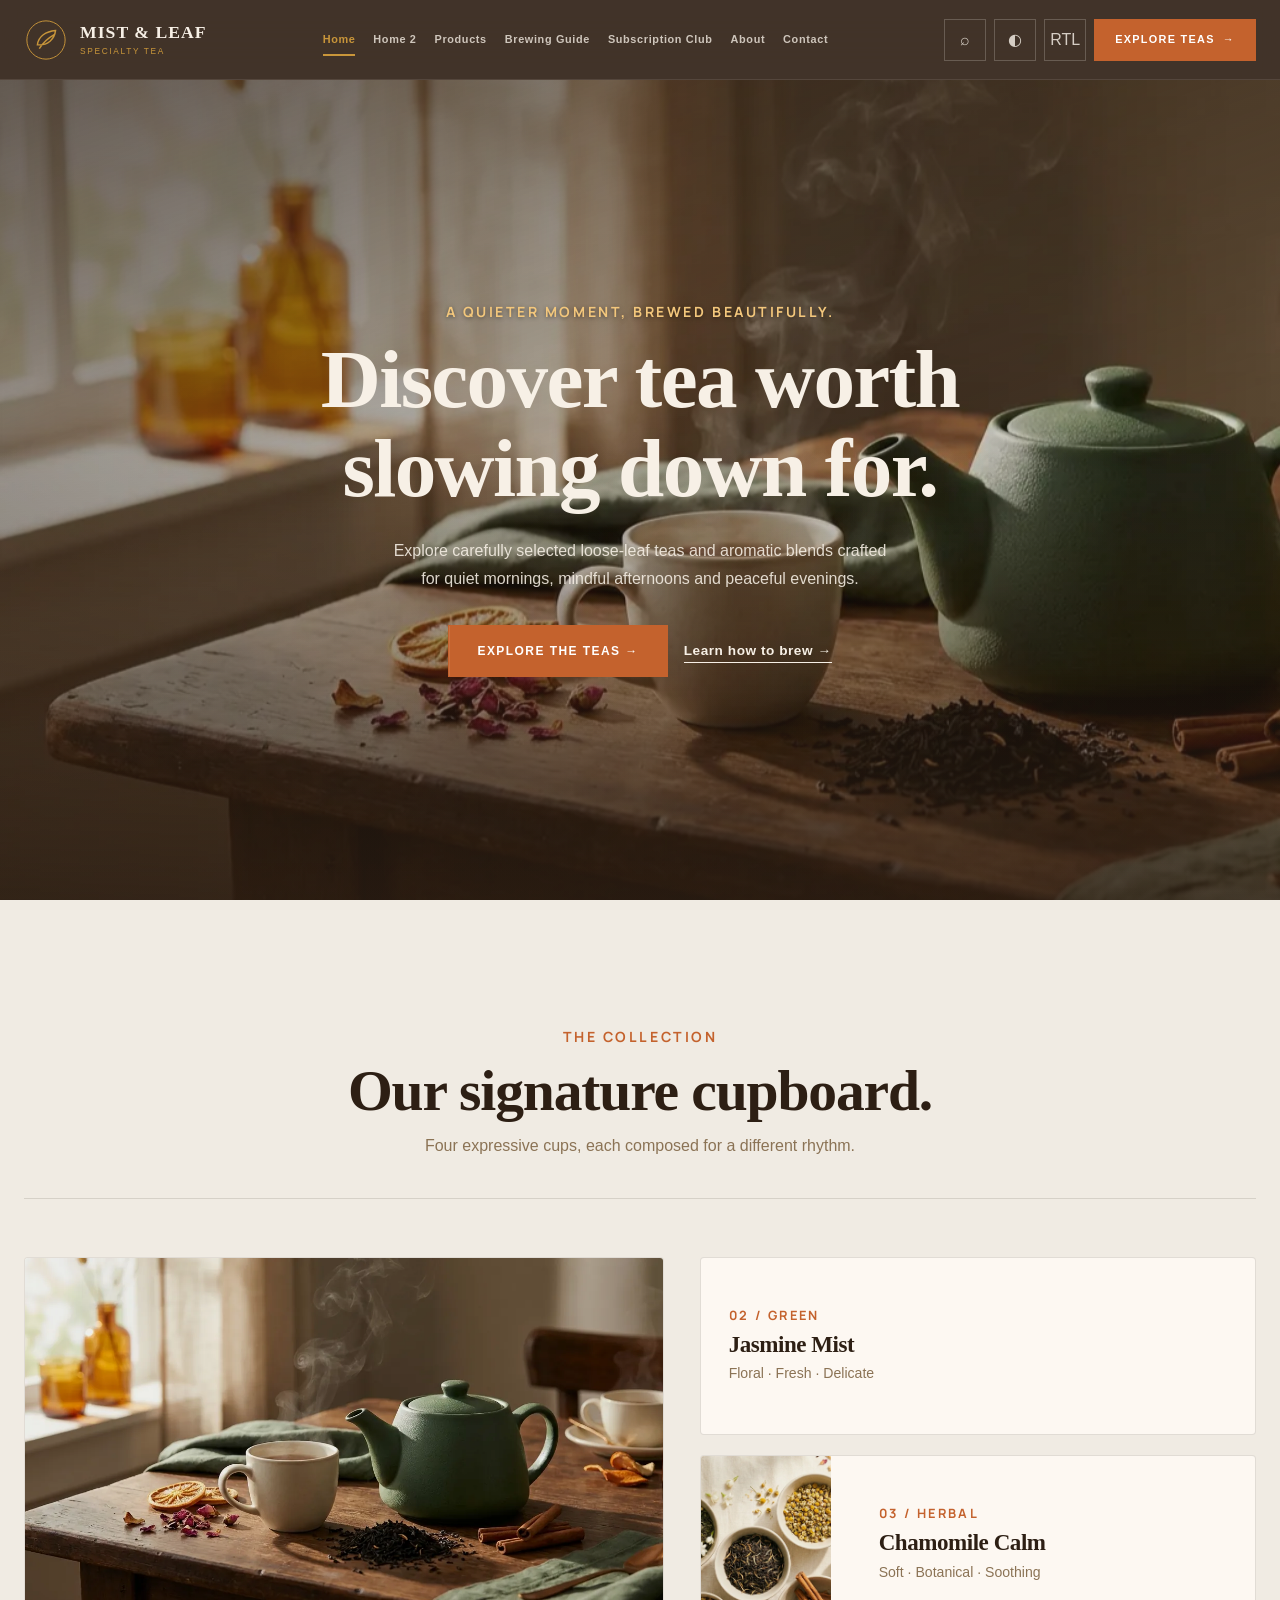
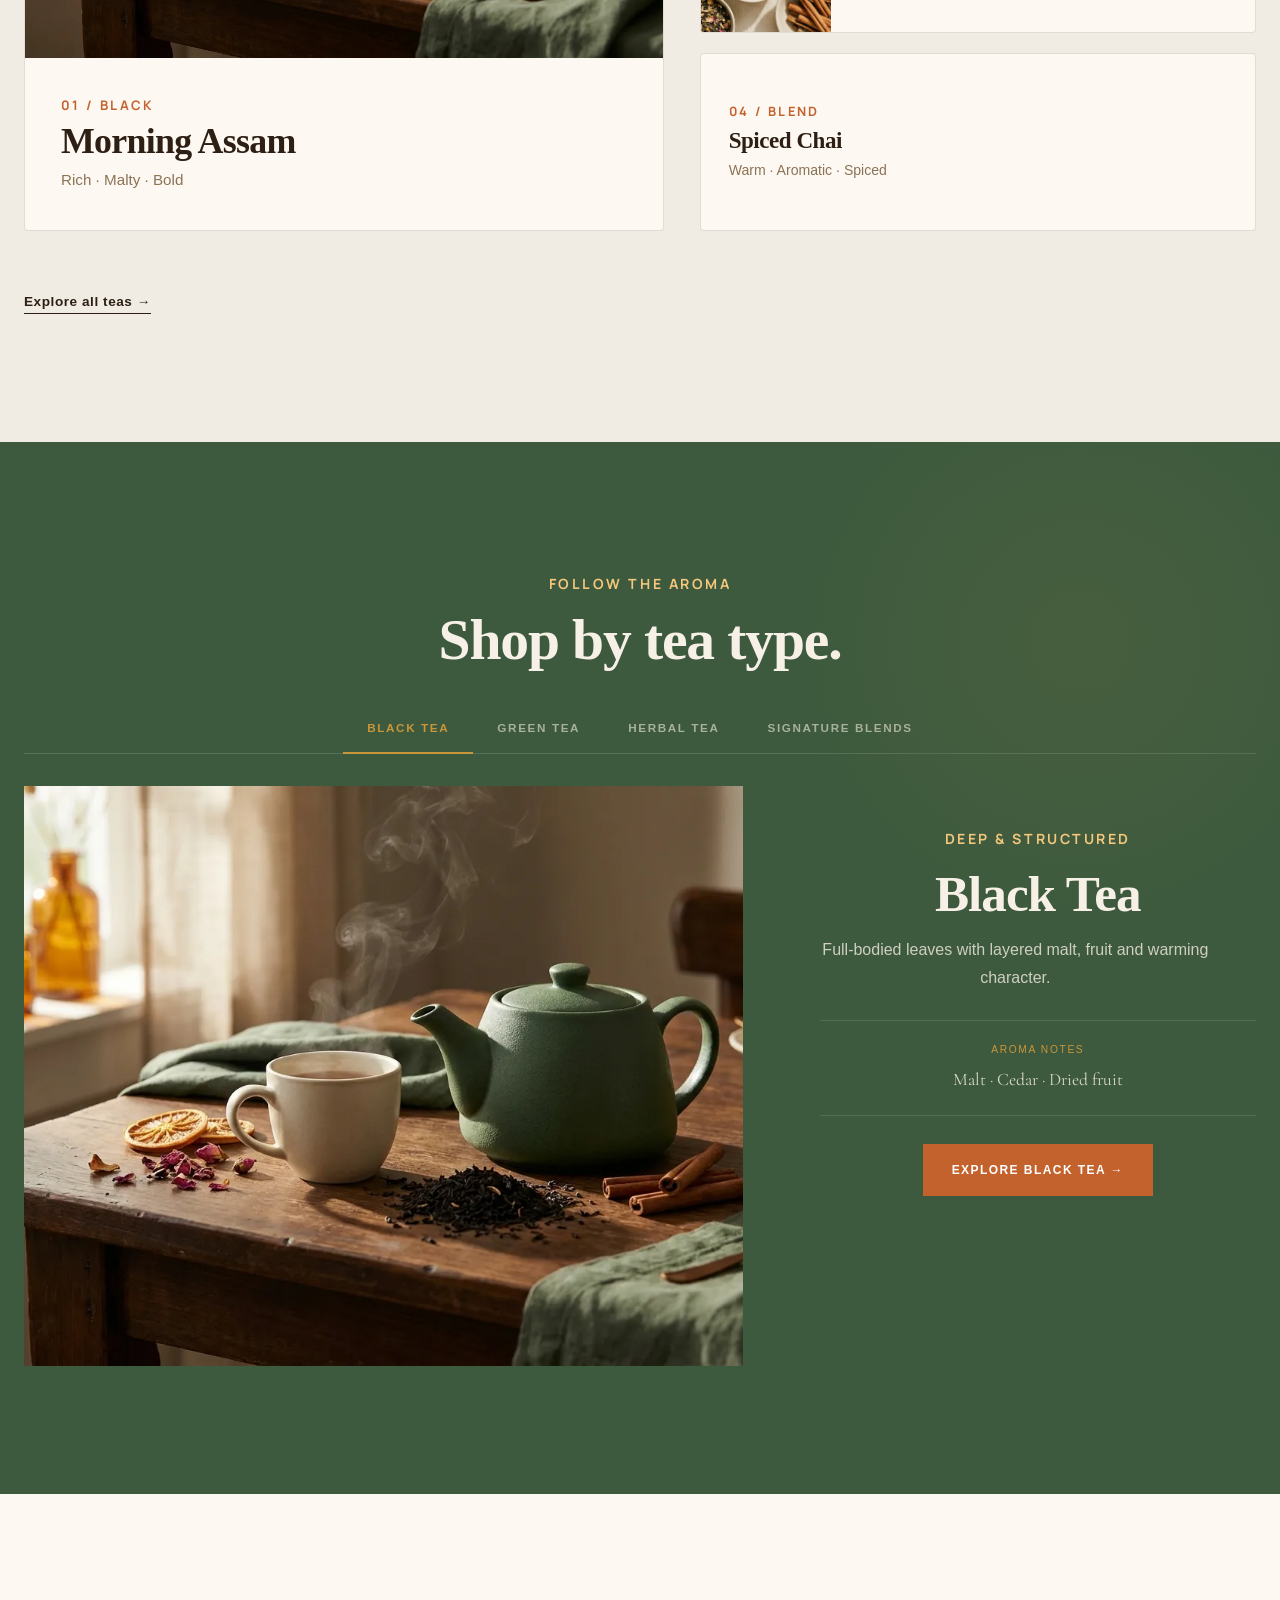
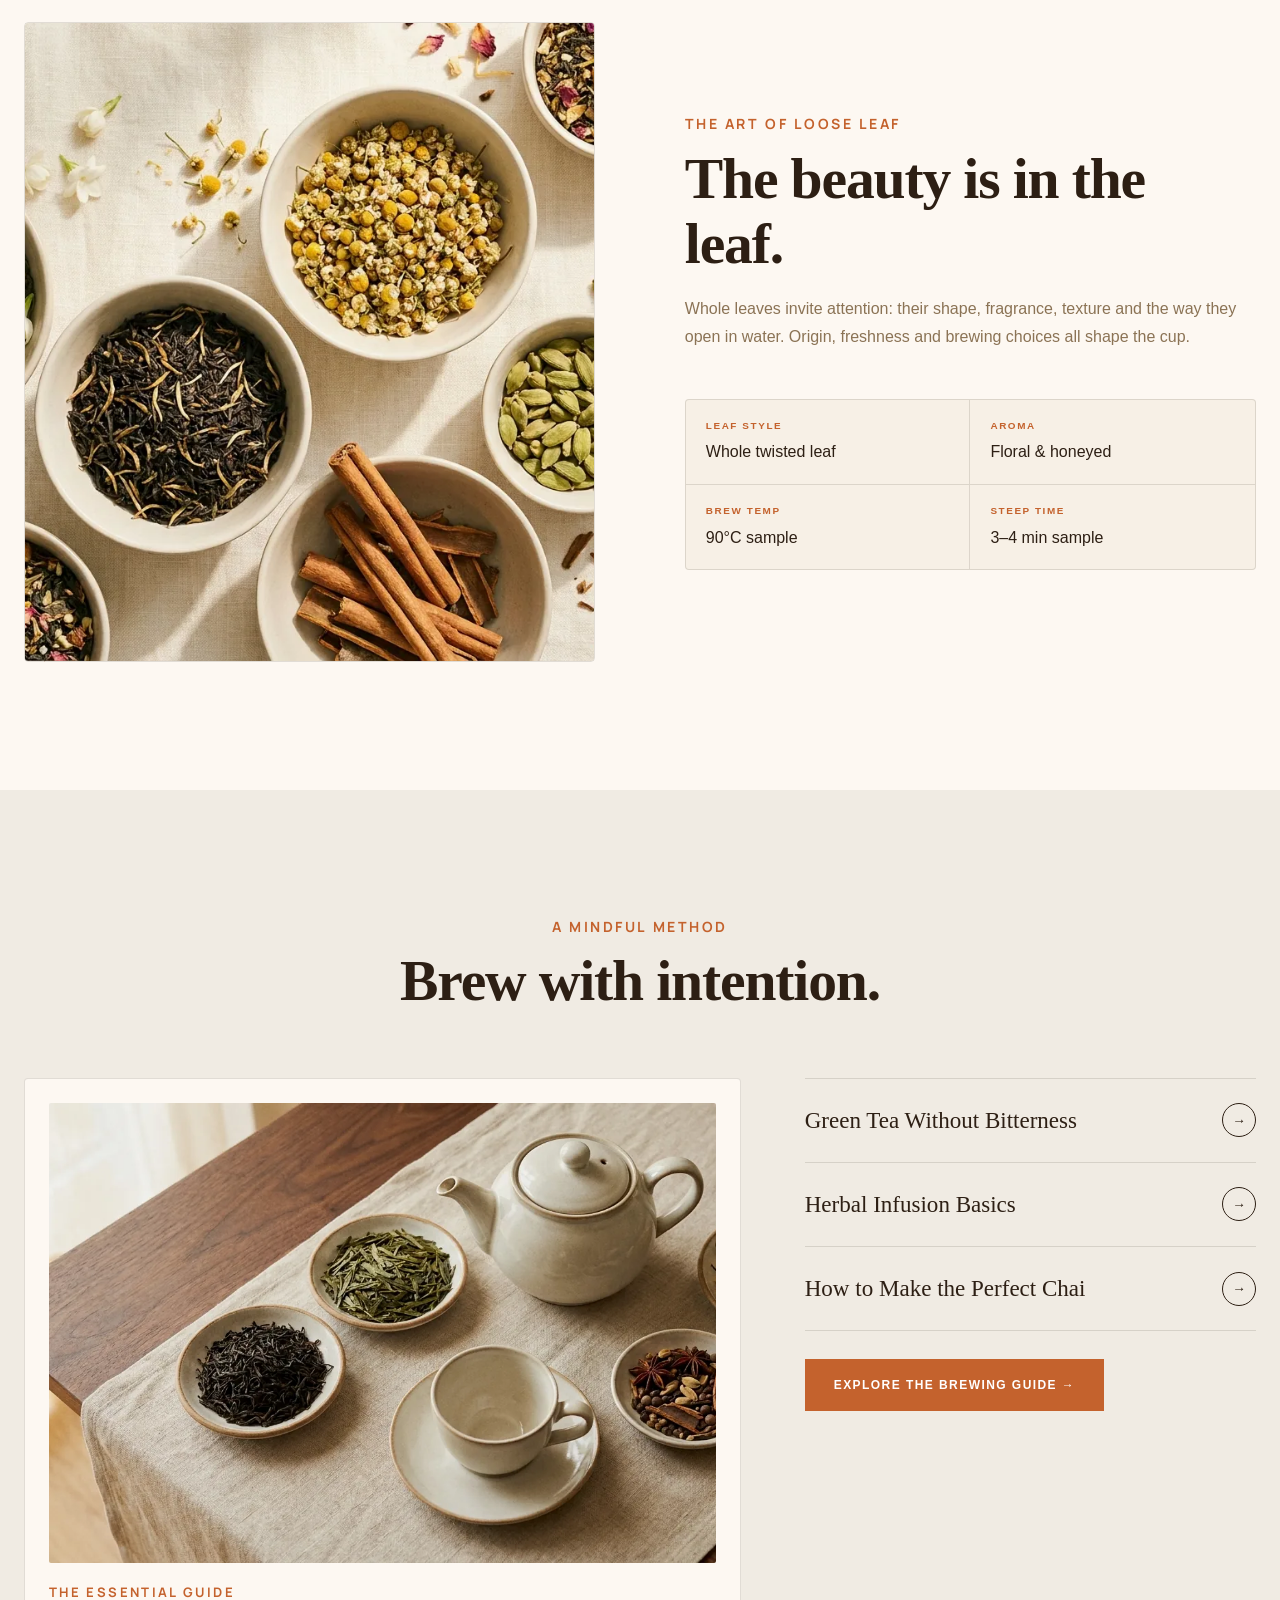
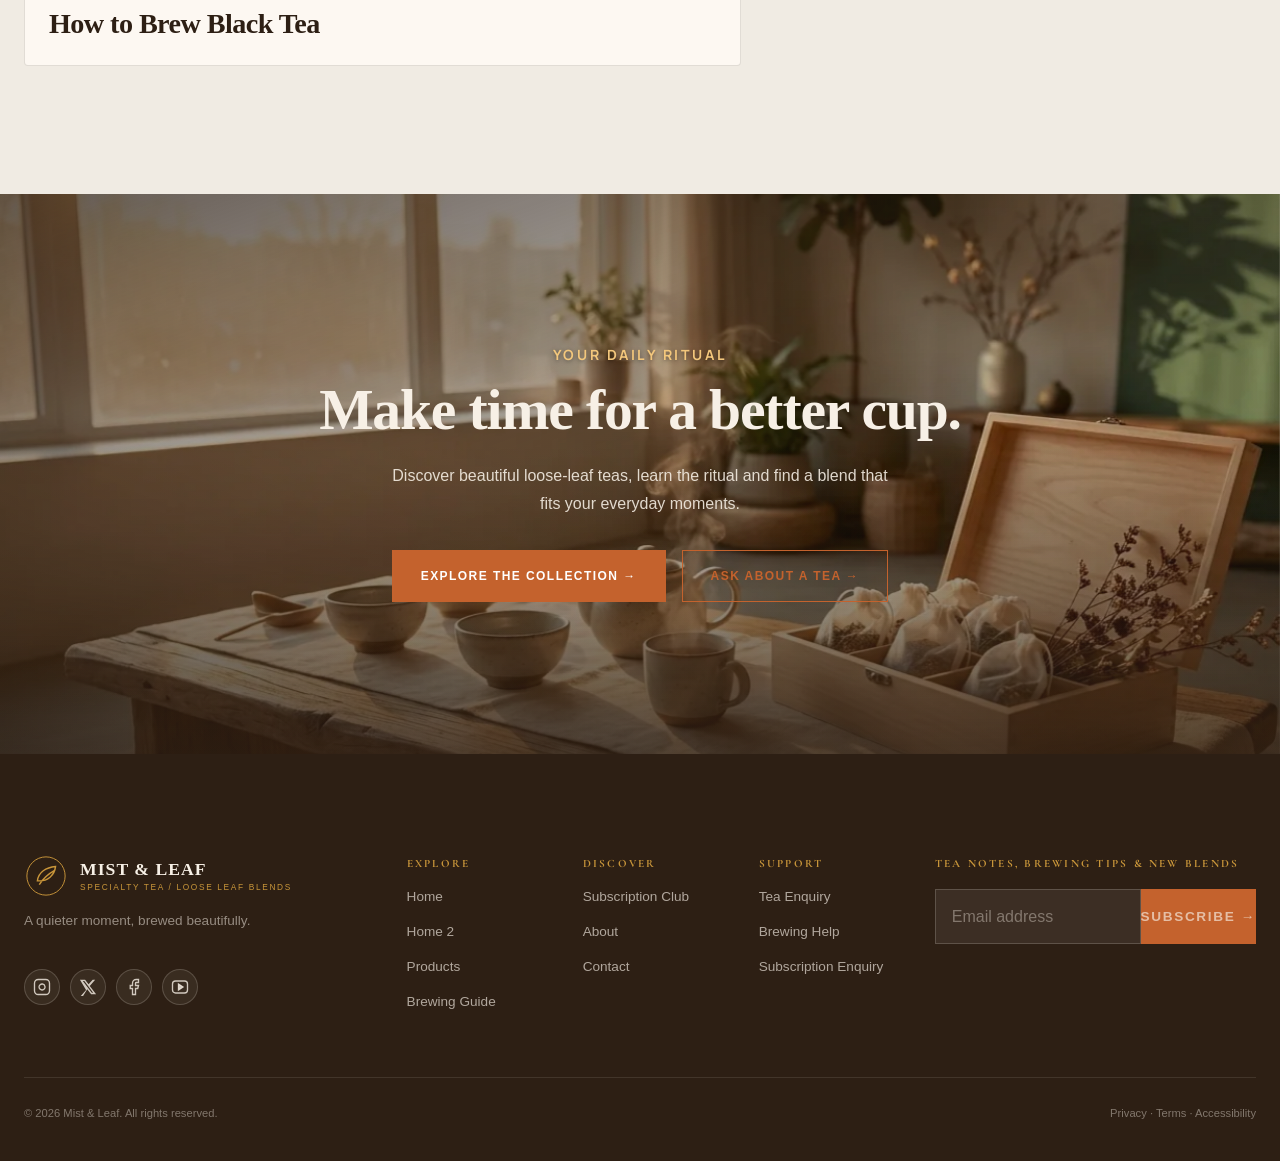
==== index.html @ 65d4f0bc "Initial commit: Mist & Leaf Specialty Tea and Loose Leaf Blend Shop" ====
<!doctype html><html lang="en" dir="ltr"><head><meta charset="utf-8"><meta name="viewport" content="width=device-width,initial-scale=1"><meta name="description" content="Premium loose-leaf teas, botanical blends and beautiful brewing rituals."><meta property="og:title" content="Mist & Leaf | Specialty Tea & Loose Leaf Blends"><meta property="og:description" content="Premium loose-leaf teas, botanical blends and beautiful brewing rituals."><meta property="og:type" content="website"><meta property="og:image" content="assets/images/hero-tea.webp"><title>Mist & Leaf | Specialty Tea & Loose Leaf Blends</title><link rel="preconnect" href="https://fonts.googleapis.com"><link rel="preconnect" href="https://fonts.gstatic.com" crossorigin><link href="https://fonts.googleapis.com/css2?family=Cormorant+Garamond:wght@500;600;700&family=Manrope:wght@400;500;600;700&display=swap" rel="stylesheet"><link rel="icon" type="image/svg+xml" href="assets/images/favicon.svg"><link rel="stylesheet" href="assets/css/style.css"></head><body data-page="index"><a class="skip" href="#main">Skip to content</a><header class="site-header"><div class="container nav-wrap"><a class="brand" href="index.html"><svg viewBox="0 0 46 46" aria-hidden="true"><circle cx="23" cy="23" r="20" fill="none" stroke="currentColor"/><path d="M14 28c11 1 18-6 19-15-10 1-18 6-19 15Zm2 4c4-7 9-11 16-15" fill="none" stroke="currentColor" stroke-width="1.5"/></svg><span><b>MIST & LEAF</b><small>SPECIALTY TEA</small></span></a><nav class="desktop-nav" aria-label="Primary"><a href="index.html" class="active">Home</a><a href="home-2.html" class="">Home 2</a><a href="products.html" class="">Products</a><a href="brewing-guide.html" class="">Brewing Guide</a><a href="subscription.html" class="">Subscription Club</a><a href="about.html" class="">About</a><a href="contact.html" class="">Contact</a></nav><div class="nav-tools"><button class="icon-btn search-open" aria-label="Search">⌕</button><button class="icon-btn theme-toggle" aria-label="Toggle theme">◐</button><button class="icon-btn rtl-toggle" aria-label="Toggle text direction">RTL</button><a class="btn btn-sm" href="products.html">Explore teas <span class="arrow">→</span></a></div><button class="menu-open" aria-expanded="false" aria-controls="mobile-menu" aria-label="Open menu"><svg viewBox="0 0 24 24" width="22" height="22" fill="none" stroke="currentColor" stroke-width="2" stroke-linecap="round" stroke-linejoin="round" aria-hidden="true"><line x1="3" y1="6" x2="21" y2="6"></line><line x1="3" y1="12" x2="21" y2="12"></line><line x1="3" y1="18" x2="21" y2="18"></line></svg></button></div></header><div class="drawer-backdrop"></div><aside id="mobile-menu" class="mobile-drawer" aria-hidden="true"><button class="drawer-close" aria-label="Close menu">×</button><div class="brand"><svg viewBox="0 0 46 46" aria-hidden="true"><circle cx="23" cy="23" r="20" fill="none" stroke="currentColor"/><path d="M14 28c11 1 18-6 19-15-10 1-18 6-19 15Zm2 4c4-7 9-11 16-15" fill="none" stroke="currentColor" stroke-width="1.5"/></svg><span><b>MIST & LEAF</b><small>SPECIALTY TEA</small></span></div><nav><a href="index.html" class="active">Home</a><a href="home-2.html" class="">Home 2</a><a href="products.html" class="">Products</a><a href="brewing-guide.html" class="">Brewing Guide</a><a href="subscription.html" class="">Subscription Club</a><a href="about.html" class="">About</a><a href="contact.html" class="">Contact</a></nav><a class="btn" href="products.html">Explore the teas <span class="arrow">→</span></a><button class="drawer-action search-open"><span class="drawer-icon">⌕</span> Search teas & guides</button><button class="drawer-action theme-toggle"><span class="drawer-icon">◐</span> Light / Dark</button><button class="drawer-action rtl-toggle"><span class="drawer-icon">RTL</span> LTR / RTL</button></aside><main id="main"><section class="hero home-hero"><img class="hero-bg" src="assets/images/hero-tea.webp" alt="Loose leaf tea beside a ceramic teapot in morning light" width="1200" height="800" loading="lazy"><div class="hero-shade"></div><div class="container hero-copy reveal"><span class="eyebrow">A QUIETER MOMENT, BREWED BEAUTIFULLY.</span><h1>Discover tea worth<br>slowing down for.</h1><p>Explore carefully selected loose-leaf teas and aromatic blends crafted for quiet mornings, mindful afternoons and peaceful evenings.</p><div class="actions"><a class="btn" href="products.html">Explore the teas →</a><a class="text-link" href="brewing-guide.html">Learn how to brew →</a></div></div></section><section class="section signature"><div class="container"><header class="section-head reveal"><span class="eyebrow">THE COLLECTION</span><h2>Our signature cupboard.</h2><p>Four expressive cups, each composed for a different rhythm.</p></header><div class="editorial-grid"><article class="feature-tea reveal"><img class="" src="assets/images/assam-tea.webp" alt="Assam black tea and ceramic cup" width="1200" height="800" loading="lazy"><div><span>01 / BLACK</span><h3>Morning Assam</h3><p>Rich · Malty · Bold</p></div></article><div class="tea-stack"><article class="mini-tea reveal"><span>02 / GREEN</span><h3>Jasmine Mist</h3><p>Floral · Fresh · Delicate</p></article><article class="mini-tea image-card reveal"><img class="" src="assets/images/chamomile-tea.webp" alt="Chamomile flowers and herbal tea" width="1200" height="800" loading="lazy"><div><span>03 / HERBAL</span><h3>Chamomile Calm</h3><p>Soft · Botanical · Soothing</p></div></article><article class="mini-tea reveal"><span>04 / BLEND</span><h3>Spiced Chai</h3><p>Warm · Aromatic · Spiced</p></article></div></div><a class="text-link" href="products.html">Explore all teas →</a></div></section><section class="section tea-types dark-section"><div class="container"><span class="eyebrow">FOLLOW THE AROMA</span><h2>Shop by tea type.</h2><div class="type-tabs" role="tablist"><button data-type="black" class="active">Black Tea</button><button data-type="green">Green Tea</button><button data-type="herbal">Herbal Tea</button><button data-type="blend">Signature Blends</button></div><div class="type-display reveal"><img id="type-image" src="assets/images/black-tea.webp" alt="Black loose leaf tea" width="1000" height="650"><div><span id="type-kicker" class="eyebrow">DEEP & STRUCTURED</span><h3 id="type-title">Black Tea</h3><p id="type-desc">Full-bodied leaves with layered malt, fruit and warming character.</p><dl><dt>AROMA NOTES</dt><dd id="type-notes">Malt · Cedar · Dried fruit</dd></dl><a id="type-link" class="btn" href="products.html#catalogue">Explore black tea →</a></div></div></div></section><section class="section split loose-leaf"><div class="container split-grid"><div class="image-frame reveal"><img class="" src="assets/images/loose-leaf.webp" alt="Loose leaf tea measured beside elegant teaware" width="1200" height="800" loading="lazy"></div><div class="copy reveal"><span class="eyebrow">THE ART OF LOOSE LEAF</span><h2>The beauty is in the leaf.</h2><p>Whole leaves invite attention: their shape, fragrance, texture and the way they open in water. Origin, freshness and brewing choices all shape the cup.</p><div class="specs"><span><b>LEAF STYLE</b>Whole twisted leaf</span><span><b>AROMA</b>Floral & honeyed</span><span><b>BREW TEMP</b>90°C sample</span><span><b>STEEP TIME</b>3–4 min sample</span></div></div></div></section><section class="section guide-preview"><div class="container"><header class="section-head"><span class="eyebrow">A MINDFUL METHOD</span><h2>Brew with intention.</h2></header><div class="magazine"><article class="mag-main reveal"><img class="" src="assets/images/brewing-guide.webp" alt="Tea leaves and teaware prepared for brewing" width="1200" height="800" loading="lazy"><span>THE ESSENTIAL GUIDE</span><h3>How to Brew Black Tea</h3></article><div class="mag-list"><a href="brewing-guide.html">Green Tea Without Bitterness <span>→</span></a><a href="brewing-guide.html">Herbal Infusion Basics <span>→</span></a><a href="brewing-guide.html">How to Make the Perfect Chai <span>→</span></a><a class="btn" href="brewing-guide.html">Explore the brewing guide →</a></div></div></div></section><section class="final-cta"><img class="cta-bg" src="assets/images/tea-ritual.webp" alt="A calm golden-hour tea ritual" width="1200" height="800" loading="lazy"><div class="hero-shade"></div><div class="container reveal"><span class="eyebrow">YOUR DAILY RITUAL</span><h2>Make time for a better cup.</h2><p>Discover beautiful loose-leaf teas, learn the ritual and find a blend that fits your everyday moments.</p><div class="actions"><a class="btn" href="products.html">Explore the collection →</a><button class="ghost-btn" data-enquiry="Tea Recommendation">Ask about a tea →</button></div></div></section></main><footer class="footer"><div class="container footer-grid"><div><div class="brand"><svg viewBox="0 0 46 46" aria-hidden="true"><circle cx="23" cy="23" r="20" fill="none" stroke="currentColor"/><path d="M14 28c11 1 18-6 19-15-10 1-18 6-19 15Zm2 4c4-7 9-11 16-15" fill="none" stroke="currentColor" stroke-width="1.5"/></svg><span><b>MIST & LEAF</b><small>SPECIALTY TEA / LOOSE LEAF BLENDS</small></span></div><p>A quieter moment, brewed beautifully.</p><div class="social-icons"><a href="#" class="social-icon" aria-label="Instagram"><svg viewBox="0 0 24 24" width="18" height="18" fill="none" stroke="currentColor" stroke-width="1.8"><rect x="2" y="2" width="20" height="20" rx="5" ry="5"/><path d="M16 11.37A4 4 0 1 1 12.63 8 4 4 0 0 1 16 11.37z"/><line x1="17.5" y1="6.5" x2="17.51" y2="6.5"/></svg></a><a href="#" class="social-icon" aria-label="X"><svg viewBox="0 0 24 24" width="16" height="16" fill="currentColor"><path d="M18.244 2.25h3.308l-7.227 8.26 8.502 11.24H16.17l-5.214-6.817L4.99 24.75H1.68l7.73-8.835L1.254 2.25H8.08l4.713 6.231zm-1.161 17.52h1.833L7.084 4.126H5.117z"/></svg></a><a href="#" class="social-icon" aria-label="Facebook"><svg viewBox="0 0 24 24" width="18" height="18" fill="none" stroke="currentColor" stroke-width="1.8"><path d="M18 2h-3a5 5 0 0 0-5 5v3H7v4h3v8h4v-8h3l1-4h-4V7a1 1 0 0 1 1-1h3z"/></svg></a><a href="#" class="social-icon" aria-label="YouTube"><svg viewBox="0 0 24 24" width="18" height="18" fill="none" stroke="currentColor" stroke-width="1.8"><rect x="2" y="4" width="20" height="16" rx="4" ry="4"/><polygon points="10 8 16 12 10 16 10 8" fill="currentColor"/></svg></a></div></div><div><b>EXPLORE</b><a href="index.html">Home</a><a href="home-2.html">Home 2</a><a href="products.html">Products</a><a href="brewing-guide.html">Brewing Guide</a></div><div><b>DISCOVER</b><a href="subscription.html">Subscription Club</a><a href="about.html">About</a><a href="contact.html">Contact</a></div><div><b>SUPPORT</b><button data-enquiry="Tea Recommendation">Tea Enquiry</button><button data-enquiry="Brewing Help">Brewing Help</button><button data-enquiry="Subscription Enquiry">Subscription Enquiry</button></div><div class="newsletter"><b>TEA NOTES, BREWING TIPS & NEW BLENDS</b><form class="newsletter-form"><label class="sr-only" for="newsletter">Email address</label><input id="newsletter" type="email" required placeholder="Email address"><button class="btn">Subscribe →</button></form><small class="form-note"></small></div></div><div class="container footer-bottom"><span>© 2026 Mist & Leaf. All rights reserved.</span><span>Privacy · Terms · Accessibility</span></div></footer><div class="modal" id="search-modal" role="dialog" aria-modal="true" aria-labelledby="search-title"><div class="modal-panel search-panel"><button class="modal-close" aria-label="Close">×</button><span class="eyebrow">DISCOVER</span><h2 id="search-title">Search Mist & Leaf</h2><label for="site-search">Products, categories, guides and the club</label><input id="site-search" type="search" placeholder="Try “jasmine” or “brewing”" autocomplete="off"><div id="search-results" class="search-results"></div></div></div><div class="modal" id="product-modal" role="dialog" aria-modal="true" aria-labelledby="product-title"><div class="modal-panel product-modal-panel"><button class="modal-close" aria-label="Close">×</button><div id="product-detail"></div></div></div><div class="modal" id="enquiry-modal" role="dialog" aria-modal="true" aria-labelledby="enquiry-title"><div class="modal-panel enquiry-panel"><button class="modal-close" aria-label="Close">×</button><div class="form-head"><span class="eyebrow">A CONVERSATION OVER TEA</span><h2 id="enquiry-title">LET'S TALK TEA</h2></div><form id="enquiry-form" novalidate><div class="form-grid"><label>Full Name *<input name="name" required><small class="error"></small></label><label>Email *<input name="email" type="email" required><small class="error"></small></label><label>Phone<input name="phone" type="tel"><small class="error"></small></label><label>Enquiry Type *<select name="type" required><option value="">Choose one</option><option>Product Question</option><option>Tea Recommendation</option><option>Brewing Help</option><option>Subscription Enquiry</option><option>General Enquiry</option></select><small class="error"></small></label><label>Tea / Blend<input name="tea"></label><label>Preferred Tea Type<select name="preferred"><option>Mixed</option><option>Black</option><option>Green</option><option>Herbal</option><option>Blend</option></select></label><label>Flavor Preference<select name="flavor"><option>No Preference</option><option>Floral</option><option>Citrus</option><option>Spiced</option><option>Earthy</option><option>Fresh</option><option>Sweet</option></select></label><label class="full">Message *<textarea name="message" required rows="4"></textarea><small class="error"></small></label></div><div class="form-actions"><button class="btn" type="submit">Send enquiry →</button><button class="text-btn modal-close" type="button">Maybe later</button></div></form><div id="enquiry-success" class="success" hidden><h3>ENQUIRY RECEIVED</h3><p>Thanks — your enquiry has been prepared for the Mist & Leaf team.</p><button class="btn modal-close">Close</button></div></div></div><button class="back-top" aria-label="Back to top">↑</button><script src="assets/js/main.js" defer></script></body></html>
---- assets/css/style.css ----
/* ═══════════════════════════════════════════════════════
   MIST & LEAF — Warm Earthy Design System v2.0
   Palette: terracotta · sage · parchment · bark
   ═══════════════════════════════════════════════════════ */

/* ── DESIGN TOKENS ── */
:root{
  --terracotta:#C4622D;--clay:#A0522D;--sage:#5C6B4A;--leaf:#3D5A3E;
  --parchment:#F7F0E6;--cream:#FDF8F2;--fog:#F0EBE3;--rose-petal:#E8D5C4;
  --bark:#2D1F14;--stone:#8B7355;--gold:#C9963A;
  --ink:var(--bark);--paper:var(--parchment);
  --line:rgba(45,31,20,.13);--muted:var(--stone);
  --header:80px;
  --serif:'Playfair Display',Georgia,serif;
  --sans:'DM Sans',Arial,sans-serif;
  --accent:'Cormorant Garamond',Georgia,serif;
  --ease-out:cubic-bezier(.16,1,.3,1);
  --ease-spring:cubic-bezier(.34,1.56,.64,1);
  color-scheme:light;
}
html[data-theme=dark]{
  --ink:#F7F0E6;--paper:#1A120A;--line:rgba(247,240,230,.12);
  --muted:rgba(247,240,230,.58);--cream:#241810;--fog:#1E160E;--rose-petal:#3A2718;
  color-scheme:dark;
}
html[data-theme=dark] .eyebrow{
  color:#F3C77C;
}

/* ── RESET ── */
*{box-sizing:border-box;margin:0;padding:0}
html{scroll-behavior:smooth}
body{background:var(--paper);color:var(--ink);font-family:var(--sans);font-size:16px;line-height:1.7;overflow-wrap:anywhere;overflow-x:hidden}
body.modal-open{overflow:hidden}
img{display:block;max-width:100%;object-fit:cover}
button,input,select,textarea{font:inherit;color:inherit;border-radius:0}
button{cursor:pointer}a{color:inherit;text-decoration:none}
p{margin:0 0 1.2rem;color:var(--muted);max-width:64ch;line-height:1.75}
:focus-visible{outline:2px solid var(--terracotta);outline-offset:3px}
.container{width:min(100% - 48px,1360px);margin-inline:auto}
.section{padding-block:clamp(80px,10vw,140px)}
.sr-only{position:absolute;width:1px;height:1px;overflow:hidden;clip:rect(0,0,0,0)}
.skip{position:fixed;z-index:9999;inset-block-start:-100px;inset-inline-start:16px;background:var(--terracotta);color:#fff;padding:10px 20px;transition:top .2s}
.skip:focus{inset-block-start:10px}

/* ── TYPOGRAPHY ── */
h1,h2,h3,h4{font-family:var(--serif);font-weight:700;letter-spacing:-.02em;margin:0}
h1{font-size:clamp(2.8rem,6.5vw,5.5rem);line-height:1.06;margin-block-end:clamp(1rem,2vw,1.6rem)}
h2{font-size:clamp(2.2rem,4.5vw,3.8rem);line-height:1.12;margin-block-end:clamp(0.8rem,1.5vw,1.2rem)}
h3{font-size:clamp(1.4rem,2.4vw,2.4rem);line-height:1.2;margin-block-end:0.6rem}
h4{font-size:clamp(1.1rem,1.8vw,1.5rem);line-height:1.25;margin-block-end:0.5rem}
.eyebrow{display:inline-block;font-family:'Manrope',var(--sans),sans-serif;font-size:clamp(.88rem,1.1vw,.96rem);font-weight:700;letter-spacing:.18em;text-transform:uppercase;color:var(--terracotta);margin-block-end:.9rem;line-height:1.3}

/* ── BUTTONS ── */
.btn,.ghost-btn{
  display:inline-flex;align-items:center;justify-content:center;gap:8px;
  min-height:52px;padding:14px 28px;
  font-family:var(--sans);font-size:.75rem;font-weight:700;letter-spacing:.12em;text-transform:uppercase;
  border:1.5px solid var(--terracotta);background:var(--terracotta);color:#fff;
  position:relative;overflow:hidden;
  transition:transform .35s var(--ease-out),box-shadow .35s var(--ease-out),background .3s,color .3s;
}
.btn::after,.ghost-btn::after{content:'';position:absolute;inset:0;background:rgba(255,255,255,.14);transform:translateX(-100%);transition:transform .4s var(--ease-out)}
.btn:hover::after,.ghost-btn:hover::after{transform:translateX(0)}
.btn:hover,.ghost-btn:hover{transform:translateY(-3px);box-shadow:0 14px 36px rgba(196,98,45,.3)}
.btn-sm{min-height:42px;padding:10px 20px;font-size:.68rem}
.ghost-btn{background:transparent;color:var(--terracotta);border-color:var(--terracotta)}
.ghost-btn.light{color:#fff;border-color:rgba(255,255,255,.5)}
.ghost-btn.light:hover{background:rgba(255,255,255,.1);color:#fff}
.ghost-btn.dark{color:var(--ink);border-color:var(--line)}
.text-link{display:inline-flex;align-items:center;gap:6px;background:none!important;border:0;padding-inline:0;border-block-end:1px solid currentColor;font-size:.85rem;font-weight:600;letter-spacing:.04em;transition:gap .25s,opacity .25s}
.text-link:hover{gap:12px;opacity:.7}
.actions{display:flex;gap:16px;align-items:center;flex-wrap:wrap}

/* ══════════════════════════════════════
   NAVIGATION
══════════════════════════════════════ */
.site-header{
  height:var(--header);position:sticky;inset-block-start:0;z-index:50;
  background:rgba(45,31,20,.9);backdrop-filter:blur(20px) saturate(1.4);-webkit-backdrop-filter:blur(20px) saturate(1.4);
  border-block-end:1px solid rgba(247,240,230,.1);color:#f7f0e6;
  transition:background .4s;
}
.nav-wrap{height:100%;display:grid;grid-template-columns:auto 1fr auto;align-items:center;gap:26px}
.brand{display:flex;align-items:center;gap:12px;white-space:nowrap}
.brand svg{width:44px;height:44px;color:var(--gold)}
.brand span{display:grid;line-height:1.2}
.brand b{font-family:var(--serif);font-size:1.1rem;letter-spacing:.06em;color:#f7f0e6}
.brand small{font-size:.52rem;letter-spacing:.2em;color:var(--gold);margin-top:3px}
.desktop-nav{display:flex;justify-content:center;gap:clamp(10px,1.4vw,26px)}
.desktop-nav a{font-size:.68rem;font-weight:600;white-space:nowrap;letter-spacing:.06em;padding-block:7px;color:rgba(247,240,230,.78);position:relative;transition:color .25s}
.desktop-nav a::after{content:'';position:absolute;inset-block-end:0;inset-inline:0;height:1.5px;background:var(--gold);transform:scaleX(0);transform-origin:left;transition:transform .35s var(--ease-out)}
.desktop-nav a:hover,.desktop-nav a.active{color:var(--gold)}
.desktop-nav a:hover::after,.desktop-nav a.active::after{transform:scaleX(1)}
.nav-tools{display:flex;gap:8px;align-items:center}
.icon-btn,.menu-open{min-width:42px;height:42px;background:transparent;border:1px solid rgba(247,240,230,.22);color:rgba(247,240,230,.82);transition:background .2s,border-color .2s,color .2s}
.icon-btn:hover,.menu-open:hover{background:rgba(247,240,230,.1);border-color:rgba(247,240,230,.4);color:#f7f0e6}
.menu-open{display:none;align-items:center;justify-content:center;padding:0;width:42px;height:42px;border-radius:4px;cursor:pointer}
.menu-open svg{display:block;pointer-events:none}
.drawer-backdrop{display:none;position:fixed;inset:0;background:rgba(0,0,0,.55);z-index:79;backdrop-filter:blur(4px)}
.drawer-backdrop.open{display:block;animation:fadeIn .3s forwards}
.mobile-drawer{display:flex;position:fixed;z-index:80;inset-block:0;inset-inline-end:0;width:min(420px,92vw);height:100svh;max-height:100svh;overflow-y:auto;overflow-x:hidden;-webkit-overflow-scrolling:touch;overscroll-behavior:contain;background:var(--bark);color:#f7f0e6;padding:clamp(28px,5vw,40px) clamp(20px,4vw,32px) clamp(36px,6vw,56px);flex-direction:column;gap:clamp(16px,2.5vw,24px);transform:translateX(110%);transition:transform .4s var(--ease-out)}
.mobile-drawer::-webkit-scrollbar{width:6px}
.mobile-drawer::-webkit-scrollbar-thumb{background:rgba(247,240,230,.2);border-radius:3px}
.mobile-drawer::-webkit-scrollbar-track{background:transparent}
.mobile-drawer.open{transform:none}
.mobile-drawer nav{display:flex;flex-direction:column;border-block-start:1px solid rgba(247,240,230,.12);padding-block-start:8px}
.mobile-drawer nav a{padding:13px 0;border-block-end:1px solid rgba(247,240,230,.08);font-family:var(--serif);font-size:1.5rem;transition:color .2s,padding-inline-start .2s}
.mobile-drawer nav a:hover{color:var(--gold);padding-inline-start:10px}
.drawer-close{position:absolute;inset-inline-end:24px;inset-block-start:24px;background:none;border:1px solid rgba(247,240,230,.2);color:#f7f0e6;font-size:1.5rem;width:44px;height:44px;cursor:pointer}
.drawer-action{display:flex;align-items:center;gap:14px;background:rgba(247,240,230,.05);color:rgba(247,240,230,.88);border:1px solid rgba(247,240,230,.16);padding:10px 16px;text-align:start;font-size:.78rem;font-weight:600;letter-spacing:.08em;transition:all .2s;flex-shrink:0;border-radius:4px}
.drawer-action:hover{background:rgba(247,240,230,.12);color:#f7f0e6;border-color:var(--gold)}
.drawer-icon{display:inline-flex;align-items:center;justify-content:center;width:32px;height:32px;border-radius:50%;border:1px solid rgba(247,240,230,.25);color:var(--gold);font-size:.9rem;font-weight:700;flex-shrink:0}
[dir=rtl] .mobile-drawer{transform:translateX(-110%)}[dir=rtl] .mobile-drawer.open{transform:none}

/* ══════════════════════════════════════
   HERO
══════════════════════════════════════ */
.hero,.page-hero,.final-cta{position:relative;color:#f7f0e6;isolation:isolate;overflow:hidden}
.hero .eyebrow,.page-hero .eyebrow,.final-cta .eyebrow{color:#F3C77C;text-shadow:0 1px 4px rgba(0,0,0,.45);margin-inline:auto}
.hero{min-height:calc(100svh - var(--header));display:flex;align-items:center;justify-content:center}
.page-hero{height:min(700px,76svh);display:flex;align-items:center;justify-content:center}
.page-hero.compact{height:min(580px,68svh)}
.hero-bg,.cta-bg{position:absolute;inset:0;width:100%;height:115%;z-index:-2;will-change:transform}
.hero-shade{position:absolute;inset:0;z-index:-1;background:linear-gradient(160deg,rgba(45,31,20,.72) 0%,rgba(45,31,20,.14) 60%),linear-gradient(0deg,rgba(45,31,20,.78) 0%,transparent 55%)}
.hero-copy,.page-hero .container,.final-cta .container{padding-block:clamp(60px,9vw,124px);position:relative;text-align:center;display:flex;flex-direction:column;align-items:center;justify-content:center}
.hero-copy h1,.page-hero h1,.final-cta h2{text-align:center;margin-inline:auto}
.hero-copy p,.page-hero p,.final-cta p{color:rgba(247,240,230,.88);font-size:clamp(1rem,1.25vw,1.18rem);max-width:56ch;line-height:1.75;margin-block-end:clamp(1.5rem,2.5vw,2.4rem);text-align:center;margin-inline:auto}
.home-hero h1{max-width:1100px}
.final-cta{min-height:560px;display:flex;align-items:center;justify-content:center}
.final-cta h2{max-width:800px}
.hero-copy .actions,.final-cta .actions,.page-hero .actions{justify-content:center;margin-inline:auto}

/* ══════════════════════════════════════
   SECTION HEADS
══════════════════════════════════════ */
.section-head{display:flex;flex-direction:column;align-items:center;text-align:center;gap:8px;margin-block-end:clamp(40px,5vw,72px)}
.section-head .eyebrow{margin-block-end:.3rem;margin-inline:auto}
.section-head h2,.section-head h3{margin:0 auto;text-align:center;max-width:28ch}
.section-head p{text-align:center;margin:0 auto;max-width:52ch}

/* ══════════════════════════════════════
   HOME — THE COLLECTION
══════════════════════════════════════ */
.signature{background:var(--fog)}
.signature .section-head{border-block-end:1px solid var(--line);padding-block-end:clamp(24px,3vw,44px);margin-block-end:clamp(36px,4.5vw,60px);text-align:center;align-items:center}

/* Editorial Grid */
.editorial-grid{display:grid;grid-template-columns:1.15fr 1fr;gap:clamp(20px,2.8vw,36px);margin-block-end:clamp(36px,4.5vw,56px);align-items:stretch}
.feature-tea{position:relative;background:var(--cream);border:1px solid var(--line);border-radius:4px;overflow:hidden;display:flex;flex-direction:column;transition:transform .4s var(--ease-out),box-shadow .4s var(--ease-out)}
.feature-tea:hover{transform:translateY(-4px);box-shadow:0 16px 40px rgba(45,31,20,.1)}
.feature-tea img{width:100%;height:clamp(280px,32vw,400px);object-fit:cover;transition:transform .7s var(--ease-out)}
.feature-tea:hover img{transform:scale(1.04)}
.feature-tea>div{padding:clamp(24px,3vw,36px);display:flex;flex-direction:column;gap:6px;flex-grow:1}
.feature-tea span{font-family:'Manrope',var(--sans);font-size:.82rem;letter-spacing:.18em;color:var(--terracotta);font-weight:700}
.feature-tea h3{font-size:clamp(1.8rem,2.8vw,2.6rem);margin:0;line-height:1.1}
.feature-tea p{color:var(--muted);font-size:.95rem;margin:0}

.tea-stack{display:grid;grid-template-rows:repeat(3,1fr);gap:clamp(12px,1.6vw,20px)}
.mini-tea{background:var(--cream);border:1px solid var(--line);border-radius:4px;padding:clamp(18px,2.2vw,28px);display:flex;flex-direction:column;justify-content:center;transition:transform .35s var(--ease-out),border-color .3s,box-shadow .35s var(--ease-out);position:relative;overflow:hidden}
.mini-tea:hover{transform:translateX(6px);border-color:var(--terracotta);box-shadow:0 10px 28px rgba(196,98,45,.12)}
[dir=rtl] .mini-tea:hover{transform:translateX(-6px)}
.mini-tea span{font-family:'Manrope',var(--sans);font-size:.8rem;letter-spacing:.18em;color:var(--terracotta);font-weight:700;display:block;margin-block-end:4px}
.mini-tea h3{font-size:clamp(1.3rem,1.8vw,1.75rem);margin:0 0 4px;line-height:1.15}
.mini-tea p{color:var(--muted);font-size:.88rem;margin:0}
.mini-tea.image-card{display:grid;grid-template-columns:130px 1fr;gap:clamp(16px,2vw,24px);padding:0;align-items:stretch}
.mini-tea.image-card img{width:130px;height:100%;min-height:110px;object-fit:cover;transition:transform .6s var(--ease-out)}
.mini-tea.image-card:hover img{transform:scale(1.05)}
.mini-tea.image-card>div{padding:clamp(16px,2vw,24px);display:flex;flex-direction:column;justify-content:center}

/* Card Strip alternative */
.tea-strip{display:grid;grid-template-columns:repeat(4,minmax(240px,1fr));gap:2px;margin-block-end:clamp(36px,5vw,72px)}
.tea-card{position:relative;min-height:540px;overflow:hidden;cursor:pointer;background:var(--cream)}
.tea-card img{position:absolute;inset:0;width:100%;height:100%;transition:transform .85s var(--ease-out),filter .6s;filter:brightness(.72) saturate(.88)}
.tea-card:hover img{transform:scale(1.08);filter:brightness(.58)}
.tea-card-body{position:absolute;inset-inline:0;inset-block-end:0;padding:28px 24px;background:linear-gradient(to top,rgba(45,31,20,.94) 0%,transparent 100%);transition:padding-block-end .45s var(--ease-out)}
.tea-card:hover .tea-card-body{padding-block-end:36px}
.tea-card-body .num{font-family:var(--accent);font-size:.72rem;letter-spacing:.2em;color:var(--gold);display:block;margin-block-end:7px}
.tea-card-body h3{color:#f7f0e6;font-size:clamp(1.6rem,2.2vw,2.5rem);margin-block-end:8px;line-height:1}
.tea-card-body p{color:rgba(247,240,230,.7);font-size:.8rem;margin:0;max-width:none}
.tea-card .card-link{display:inline-flex;align-items:center;gap:8px;color:var(--gold);font-size:.72rem;font-weight:700;letter-spacing:.1em;margin-block-start:16px;opacity:0;transform:translateY(10px);transition:opacity .35s,transform .35s}
.tea-card:hover .card-link{opacity:1;transform:translateY(0)}

/* ══════════════════════════════════════
   HOME — FOLLOW THE AROMA
══════════════════════════════════════ */
.tea-types{background:var(--leaf);color:#f7f0e6;position:relative;overflow:hidden;text-align:center}
.tea-types::before{content:'';position:absolute;inset-block-start:-100px;inset-inline-end:-100px;width:600px;height:600px;border-radius:50%;background:radial-gradient(circle,rgba(201,150,58,.07) 0%,transparent 70%);pointer-events:none}
.tea-types .eyebrow{color:#F3C77C;margin-inline:auto}
.tea-types>div>h2{text-align:center;margin-inline:auto}
.type-tabs{display:flex;gap:0;flex-wrap:wrap;border-block-end:1px solid rgba(247,240,230,.14);margin-block:clamp(20px,2.5vw,44px);justify-content:center}
.type-tabs button{background:transparent;color:rgba(247,240,230,.58);border:0;border-block-end:2px solid transparent;padding:14px 24px;font-size:.73rem;font-weight:600;text-transform:uppercase;letter-spacing:.14em;margin-block-end:-1px;transition:color .25s,border-color .25s}
.type-tabs button:hover{color:rgba(247,240,230,.9)}
.type-tabs button.active{color:var(--gold);border-color:var(--gold)}
.type-display{display:grid;grid-template-columns:1.4fr .85fr;gap:clamp(40px,6vw,100px);align-items:start}
.type-display img{width:100%;height:clamp(380px,50vw,580px)}
.type-display>div{padding-block-start:clamp(20px,3vw,48px)}
.type-display .eyebrow{color:#F3C77C}
.type-display h3{color:#f7f0e6;font-size:clamp(2.2rem,4vw,4.5rem);margin-block:.5rem 1.1rem;line-height:.95}
.type-display p{color:rgba(247,240,230,.68);max-width:44ch}
.type-display dl{border-block:1px solid rgba(247,240,230,.13);padding-block:20px;margin-block:28px}
.type-display dt{font-size:.64rem;letter-spacing:.16em;color:var(--gold);text-transform:uppercase}
.type-display dd{margin:6px 0 0;color:rgba(247,240,230,.84);font-family:var(--accent);font-size:1.1rem}

/* ══════════════════════════════════════
   HOME — LOOSE LEAF SPLIT
══════════════════════════════════════ */
.split,.loose-leaf{background:var(--cream)}
.split-grid{display:grid;grid-template-columns:1fr 1fr;gap:clamp(48px,7vw,120px);align-items:center}
.image-frame{position:relative;border-radius:4px;overflow:hidden}
.image-frame img{width:100%;height:clamp(420px,50vw,680px);object-fit:cover;border:1px solid var(--line);border-radius:4px}
.image-frame::after{content:'';position:absolute;inset-block-start:20px;inset-inline-start:20px;inset-block-end:-20px;inset-inline-end:-20px;border:1.5px solid var(--rose-petal);z-index:-1;pointer-events:none}
.copy{display:flex;flex-direction:column;align-items:flex-start}
.specs{display:grid;grid-template-columns:1fr 1fr;border:1px solid var(--line);border-radius:4px;margin-block-start:28px;width:100%;background:var(--paper)}
.specs span{padding:18px 20px;border-block-end:1px solid var(--line);border-inline-end:1px solid var(--line)}
.specs span:nth-child(2n){border-inline-end:0}
.specs span:nth-last-child(-n+2){border-block-end:0}
.specs b{display:block;font-size:.62rem;letter-spacing:.16em;color:var(--terracotta);margin-block-end:4px;font-family:var(--sans);text-transform:uppercase}

/* ══════════════════════════════════════
   HOME — A MINDFUL METHOD
══════════════════════════════════════ */
.guide-preview{background:var(--fog)}
.guide-preview .section-head{text-align:center;align-items:center}
.guide-preview .section-head h2{max-width:700px;margin-inline:auto}
.magazine{display:grid;grid-template-columns:1.35fr .85fr;gap:clamp(36px,5vw,80px);align-items:start}
.mag-main{background:var(--cream);border:1px solid var(--line);border-radius:4px;overflow:hidden;padding:clamp(16px,2vw,24px);transition:transform .35s var(--ease-out),box-shadow .35s var(--ease-out)}
.mag-main:hover{transform:translateY(-4px);box-shadow:0 14px 36px rgba(45,31,20,.1)}
.mag-main img{width:100%;height:clamp(300px,36vw,460px);object-fit:cover;border-radius:2px;margin-block-end:18px;transition:transform .6s var(--ease-out)}
.mag-main:hover img{transform:scale(1.03)}
.mag-main span{font-family:'Manrope',var(--sans);font-size:.82rem;letter-spacing:.18em;color:var(--terracotta);font-weight:700;display:block;margin-block-end:4px}
.mag-main h3{font-size:clamp(1.4rem,2.2vw,2.2rem);margin:0;line-height:1.2}
.mag-list{display:flex;flex-direction:column;border-block-start:1px solid var(--line);gap:0}
.mag-list a:not(.btn){display:flex;justify-content:space-between;align-items:center;padding-block:22px;border-block-end:1px solid var(--line);font-family:var(--serif);font-size:clamp(1.15rem,1.8vw,1.6rem);gap:16px;transition:color .2s,padding-inline-start .2s}
.mag-list a:not(.btn):hover{color:var(--terracotta);padding-inline-start:8px}
[dir=rtl] .mag-list a:not(.btn):hover{padding-inline-start:0;padding-inline-end:8px}
.mag-list a:not(.btn) span{width:34px;height:34px;border-radius:50%;border:1px solid currentColor;display:grid;place-content:center;font-size:.85rem;flex-shrink:0;transition:background .2s,color .2s,border-color .2s}
.mag-list a:not(.btn):hover span{background:var(--terracotta);border-color:var(--terracotta);color:#fff}
.mag-list .btn{margin-block-start:28px;align-self:start}

/* ══════════════════════════════════════
   DARK SECTIONS
══════════════════════════════════════ */
.dark-section{background:var(--leaf);color:#f7f0e6}
.dark-section p,.dark-section small{color:rgba(247,240,230,.78)}
.dark-section .eyebrow{color:#F3C77C}

/* ══════════════════════════════════════
   HOME 2
══════════════════════════════════════ */
.h2-hero{padding-block:clamp(48px,7vw,96px);min-height:calc(100svh - var(--header));display:flex;align-items:center;background:var(--paper)}
.h2-grid{display:grid;grid-template-columns:1.1fr .9fr;gap:clamp(40px,6vw,96px);align-items:center}
.pour-frame{position:relative;border:1px solid var(--line);border-radius:6px;overflow:hidden;box-shadow:0 18px 48px rgba(45,31,20,.12)}
.pour-frame img{max-height:520px;height:clamp(400px,50vw,520px);width:100%;object-fit:cover;display:block}
.technical{position:absolute;inset-inline-start:20px;inset-block-end:20px;background:var(--terracotta);color:#fff;padding:12px 20px;letter-spacing:.18em;font-size:.7rem;font-weight:700;box-shadow:0 6px 20px rgba(0,0,0,.2);border-radius:2px}

.tasting{background:var(--fog)}
.tasting .container{display:flex;flex-direction:column;align-items:center}
.tasting-stage{position:relative;width:100%;max-width:996px;margin-inline:auto}
.tasting-board{position:relative;border:1px solid var(--line);border-radius:6px;overflow:hidden;box-shadow:0 18px 48px rgba(45,31,20,.12);aspect-ratio:3/2;width:100%}
.tasting-board>img{width:100%;height:100%;object-fit:cover;display:block}
.hotspot{position:absolute;left:var(--x);top:var(--y);width:44px;height:44px;border-radius:50%;border:2px solid #f7f0e6;background:rgba(61,90,62,.92);color:#f7f0e6;transform:translate(-50%,-50%);font-weight:700;font-size:.85rem;display:grid;place-content:center;transition:background .25s,border-color .25s,transform .25s;box-shadow:0 4px 14px rgba(0,0,0,.35);cursor:pointer;z-index:4}
.hotspot::after{content:'';position:absolute;inset:-6px;border-radius:50%;border:1.5px solid rgba(255,255,255,.5);animation:pulse 2.2s infinite ease-out}
.hotspot:hover{transform:translate(-50%,-50%) scale(1.12)}
.hotspot.active{background:var(--terracotta);border-color:#fff;box-shadow:0 0 0 4px rgba(196,98,45,.4)}
@keyframes pulse{0%{transform:scale(1);opacity:.8}100%{transform:scale(1.5);opacity:0}}

.hot-card{position:absolute;left:24px;top:24px;width:min(320px,calc(100% - 48px));background:rgba(45,31,20,.92);backdrop-filter:blur(14px);-webkit-backdrop-filter:blur(14px);border:1px solid rgba(201,150,58,.3);color:#f7f0e6;padding:clamp(18px,2.2vw,26px);border-radius:4px;box-shadow:0 16px 40px rgba(0,0,0,.35);z-index:6}
.hot-card small{font-family:var(--accent);color:var(--gold);letter-spacing:.2em;font-weight:600;display:block;margin-block-end:4px}
.hot-card h3{color:#f7f0e6;font-size:clamp(1.2rem,1.6vw,1.5rem);margin-block:4px 8px;line-height:1.15}
.hot-card p{color:rgba(247,240,230,.76);font-size:.86rem;margin:0;line-height:1.6}

.journey{
  background:radial-gradient(circle at 50% 15%,rgba(201,150,58,.12) 0%,transparent 65%),linear-gradient(175deg,#243525 0%,#152216 100%);
  color:#f7f0e6;
  text-align:center;
  position:relative;
  overflow:hidden;
  border-block:1px solid rgba(201,150,58,.15);
}
.journey .eyebrow{margin-inline:auto}
.journey>div>h2{text-align:center;margin-inline:auto}
.journey-intro{
  color:rgba(247,240,230,.78);
  font-size:clamp(1rem,1.2vw,1.15rem);
  max-width:54ch;
  margin:0 auto clamp(32px,4vw,48px);
  text-align:center;
}
.journey-stepper{
  max-width:960px;
  margin:0 auto clamp(28px,3.5vw,44px);
}
.journey-tabs{
  display:grid;
  grid-template-columns:repeat(5,1fr);
  gap:12px;
  background:transparent;
}
.journey-tabs button{
  background:rgba(247,240,230,.05);
  border:1px solid rgba(247,240,230,.14);
  border-radius:8px;
  color:rgba(247,240,230,.72);
  padding:16px 12px;
  display:flex;
  flex-direction:column;
  align-items:center;
  gap:6px;
  cursor:pointer;
  transition:all .3s var(--ease-out);
  position:relative;
}
.journey-tabs button:hover{
  background:rgba(247,240,230,.1);
  border-color:rgba(201,150,58,.4);
  color:#fff;
  transform:translateY(-2px);
}
.journey-tabs button.active{
  background:rgba(201,150,58,.16);
  border-color:var(--gold);
  color:var(--gold);
  box-shadow:0 8px 24px rgba(0,0,0,.25),inset 0 1px 0 rgba(255,255,255,.2);
}
.journey-tabs .step-num{
  font-family:'Manrope',var(--sans);
  font-size:.75rem;
  font-weight:700;
  letter-spacing:.12em;
  opacity:.8;
}
.journey-tabs b{
  font-family:var(--serif);
  font-size:clamp(1.05rem,1.4vw,1.3rem);
  font-weight:600;
  letter-spacing:.02em;
}
.journey-card{
  max-width:960px;
  margin:0 auto;
  background:rgba(26,38,27,.75);
  border:1px solid rgba(201,150,58,.3);
  border-radius:14px;
  padding:clamp(28px,4vw,48px);
  box-shadow:0 24px 64px rgba(0,0,0,.35),inset 0 1px 0 rgba(255,255,255,.1);
  backdrop-filter:blur(16px);
  -webkit-backdrop-filter:blur(16px);
  display:flex;
  flex-direction:column;
  gap:clamp(20px,2.5vw,32px);
  text-align:start;
  position:relative;
}
[dir=rtl] .journey-card{text-align:start}
.journey-card-header{
  display:flex;
  justify-content:space-between;
  align-items:center;
  flex-wrap:wrap;
  gap:12px;
  border-block-end:1px solid rgba(247,240,230,.1);
  padding-block-end:16px;
}
.journey-badge{
  font-family:'Manrope',var(--sans);
  font-size:.78rem;
  font-weight:700;
  letter-spacing:.16em;
  color:var(--gold);
  background:rgba(201,150,58,.14);
  border:1px solid rgba(201,150,58,.35);
  padding:6px 14px;
  border-radius:20px;
}
.journey-tag{
  font-family:var(--accent);
  font-size:.95rem;
  font-style:italic;
  color:rgba(247,240,230,.8);
  letter-spacing:.05em;
}
.journey-card-body{
  padding-block:clamp(8px,1.5vw,20px);
}
.journey-card-content{
  display:grid;
  grid-template-columns:auto 1fr;
  gap:clamp(24px,3vw,40px);
  align-items:start;
}
.journey-step-circle{
  width:64px;
  height:64px;
  border-radius:50%;
  border:2px solid var(--gold);
  background:rgba(201,150,58,.15);
  color:var(--gold);
  display:grid;
  place-content:center;
  font-family:var(--serif);
  font-size:1.6rem;
  font-weight:700;
  box-shadow:0 0 20px rgba(201,150,58,.25);
  flex-shrink:0;
}
.journey-text-wrap{
  display:flex;
  flex-direction:column;
  gap:10px;
}
.journey-text-wrap h3{
  color:#fdf8f2;
  font-size:clamp(1.75rem,2.8vw,2.6rem);
  line-height:1.15;
  margin:0;
}
.journey-text-wrap p{
  color:rgba(247,240,230,.85);
  font-size:clamp(1.05rem,1.3vw,1.22rem);
  line-height:1.75;
  margin:0;
  max-width:62ch;
}
.journey-card-footer{
  display:flex;
  justify-content:space-between;
  align-items:center;
  border-block-start:1px solid rgba(247,240,230,.1);
  padding-block-start:20px;
  flex-wrap:wrap;
  gap:16px;
}
.journey-pips{
  display:flex;
  gap:8px;
  align-items:center;
}
.journey-pip{
  width:28px;
  height:4px;
  border-radius:2px;
  background:rgba(247,240,230,.18);
  transition:all .3s ease;
}
.journey-pip.active{
  background:var(--gold);
  box-shadow:0 0 10px rgba(201,150,58,.5);
}
.journey-nav-actions{
  display:flex;
  gap:12px;
}
.journey-nav-btn{
  background:transparent;
  border:1px solid rgba(247,240,230,.22);
  color:#f7f0e6;
  padding:8px 18px;
  border-radius:4px;
  font-family:'Manrope',var(--sans);
  font-size:.78rem;
  font-weight:700;
  letter-spacing:.08em;
  text-transform:uppercase;
  cursor:pointer;
  transition:all .25s var(--ease-out);
}
.journey-nav-btn:hover{
  background:rgba(247,240,230,.12);
  border-color:var(--gold);
  color:var(--gold);
  transform:translateY(-1px);
}

.moment{background:var(--cream)}
.moment-options{display:flex;flex-direction:column;border-block-start:1px solid var(--line)}
.moment-options button{background:none;border:0;border-block-end:1px solid var(--line);text-align:start;padding:18px 0;font-family:var(--serif);font-size:clamp(1.2rem,1.8vw,1.6rem);transition:color .2s,padding-inline-start .2s}
.moment-options button:hover,.moment-options button.active{color:var(--terracotta);padding-inline-start:8px}
[dir=rtl] .moment-options button:hover,[dir=rtl] .moment-options button.active{padding-inline-start:0;padding-inline-end:8px}
.moment-result{padding:clamp(28px,3.5vw,48px);background:var(--paper);border:1px solid var(--line);border-inline-start:4px solid var(--terracotta);border-radius:4px;min-height:280px;display:flex;flex-direction:column;justify-content:center;box-shadow:0 12px 32px rgba(45,31,20,.06)}
.moment-result span{font-family:'Manrope',var(--sans);font-size:.82rem;letter-spacing:.18em;color:var(--terracotta);font-weight:700;display:block;margin-block-end:8px}
.moment-result h3{font-size:clamp(1.8rem,2.8vw,2.6rem);margin-block-end:10px}
.moment-result p{color:var(--muted);font-size:1.05rem;line-height:1.7;margin:0}

.brew-lab{background:rgba(160,82,45,.06)}
.lab-grid{display:grid;grid-template-columns:1.2fr .8fr;gap:clamp(40px,5vw,80px);align-items:center}
#cup-builder{display:grid;gap:clamp(18px,2.2vw,28px);background:var(--cream);border:1px solid var(--line);padding:clamp(24px,3vw,40px);border-radius:4px}
#cup-builder label{display:grid;gap:10px;border-block-end:1px solid var(--line);padding-block-end:18px;font-weight:600;font-size:.85rem}
#cup-builder label:last-child{border-block-end:0;padding-block-end:0}
#cup-builder output{font-family:var(--serif);font-size:1.15rem;color:var(--terracotta);font-weight:700}
select,input,textarea{width:100%;background:var(--paper);border:1px solid var(--line);padding:13px 16px;border-radius:0}
input[type=range]{accent-color:var(--terracotta)}
.profile{background:var(--leaf);color:#f7f0e6;padding:clamp(28px,4vw,56px);text-align:center;border-radius:4px;border:1px solid rgba(247,240,230,.15);box-shadow:0 16px 40px rgba(45,31,20,.12)}
.profile>span{font-family:var(--accent);font-size:.74rem;letter-spacing:.2em;color:var(--gold);font-weight:600}
.cup-ring{width:200px;height:200px;border:2px solid var(--gold);border-radius:50%;margin:clamp(20px,3vw,36px) auto;display:grid;place-content:center;box-shadow:0 0 30px rgba(201,150,58,.2)}
.cup-ring b{font-family:var(--serif);font-size:4.2rem;line-height:1;color:var(--gold)}
.cup-ring small{letter-spacing:.16em;color:rgba(247,240,230,.65);margin-block-start:2px}
.profile p{color:rgba(247,240,230,.88);margin-inline:auto;font-size:1.05rem;line-height:1.6}
.final-simple{text-align:center;padding-block:clamp(64px,8vw,110px)}.final-simple p{margin-inline:auto}.final-simple .actions{justify-content:center}

/* ══════════════════════════════════════
   PRODUCTS
══════════════════════════════════════ */
.catalogue{background:var(--fog)}
.filter-section{position:sticky;inset-block-start:var(--header);z-index:20;background:var(--paper);border-block-end:1px solid var(--line);padding-block:4px}
.filters{display:flex;justify-content:center;overflow-x:auto}
.filters button,.brew-choice button{background:transparent;color:var(--muted);border:0;border-block-end:2px solid transparent;padding:14px 22px;font-size:.72rem;font-weight:600;text-transform:uppercase;letter-spacing:.12em;white-space:nowrap;transition:color .2s,border-color .2s}
.filters button:hover,.brew-choice button:hover{color:var(--ink)}
.filters button.active,.brew-choice button.active{color:var(--terracotta);border-color:var(--terracotta)}
.brew-choice{display:flex;margin-block:clamp(24px,3vw,48px);border-block-end:1px solid var(--line)}
.product-grid{display:grid;grid-template-columns:repeat(2,1fr);gap:2px;background:var(--line);border:1px solid var(--line);border-radius:4px;overflow:hidden}
.product-card{background:var(--cream);display:grid;grid-template-columns:.8fr 1fr;min-height:440px;overflow:hidden}
.product-card[hidden]{display:none}
.product-card img{width:100%;height:100%;transition:transform .6s var(--ease-out)}
.product-card:hover img{transform:scale(1.04)}
.product-info{padding:clamp(24px,3vw,44px);display:flex;flex-direction:column}
.product-info small{font-family:var(--accent);font-size:.7rem;letter-spacing:.18em;color:var(--terracotta)}
.product-info h3{margin-block:.5rem .8rem;font-size:clamp(1.4rem,2vw,2rem)}
.product-info p{color:var(--muted);margin-block-end:auto;padding-block-end:16px}
.product-info .notes{font-size:.75rem;letter-spacing:.08em;border-block:1px solid var(--line);padding-block:14px;margin-block:16px;color:var(--stone);font-family:var(--accent)}
.product-info button{align-self:start;background:none;border:0;padding:0;font-size:.78rem;font-weight:700;letter-spacing:.06em;border-block-end:1px solid currentColor;transition:color .2s}
.product-info button:hover{color:var(--terracotta)}
.sample-note{text-align:center;margin:clamp(16px,2vw,28px) auto 0;font-size:.72rem;color:var(--muted)}
.selector{background:var(--leaf);color:#f7f0e6;text-align:center}
.selector .eyebrow{margin-inline:auto}
.selector h2{text-align:center;margin-inline:auto}
.selector p{text-align:center;margin-inline:auto}
.selector-options{display:flex;gap:12px;flex-wrap:wrap;margin-block:clamp(24px,3vw,48px);justify-content:center}
.selector-options button{background:rgba(247,240,230,.08);color:#FDF8F2;border:1.5px solid rgba(247,240,230,.28);border-radius:6px;padding:14px 24px;font-family:'Manrope',var(--sans);font-size:clamp(.82rem,1vw,.92rem);font-weight:700;letter-spacing:.06em;cursor:pointer;transition:all .25s var(--ease-out)}
.selector-options button:hover{background:rgba(201,150,58,.2);border-color:var(--gold);color:var(--gold);transform:translateY(-2px)}
.selector-options button.active{background:var(--terracotta);color:#fff;border-color:var(--terracotta);box-shadow:0 8px 24px rgba(196,98,45,.4);transform:translateY(-2px)}
.selector-result{font-family:var(--serif);font-size:clamp(1.8rem,3vw,3.2rem);padding-block:clamp(24px,3vw,48px);border-block-start:1px solid rgba(247,240,230,.15);color:var(--gold);text-align:center}

/* ══════════════════════════════════════
   GUIDES / SUBSCRIPTION / ABOUT / CONTACT
══════════════════════════════════════ */
.basics{background:var(--cream)}
.basics img{border-radius:4px;border:1px solid var(--line);width:100%;height:100%;min-height:440px;object-fit:cover}
.basic-list{margin:0}
.basic-list div{border-block-start:1px solid var(--line);padding-block:20px}
.basic-list dt{font-family:var(--accent);font-size:.7rem;letter-spacing:.18em;color:var(--terracotta);margin-block-end:4px}
.basic-list dd{margin:0;color:var(--muted)}
.guide-collection{background:var(--fog)}
.guide-mosaic{display:grid;grid-template-columns:repeat(3,1fr);gap:clamp(12px,1.5vw,20px)}
.guide-mosaic article{background:var(--cream);border:1px solid var(--line);border-radius:4px;padding:clamp(20px,2.5vw,36px);min-height:280px;display:flex;flex-direction:column;transition:transform .3s var(--ease-out),box-shadow .3s var(--ease-out)}
.guide-mosaic article:hover{transform:translateY(-3px);box-shadow:0 12px 30px rgba(45,31,20,.08)}
.guide-mosaic .wide{grid-column:span 2}
.guide-mosaic img{width:100%;height:clamp(240px,28vw,360px);margin-block-end:clamp(16px,2vw,28px);border-radius:2px;object-fit:cover;transition:transform .6s var(--ease-out)}
.guide-mosaic article:hover img{transform:scale(1.03)}
.guide-mosaic .text-wide{grid-column:1 / -1;background:var(--terracotta);color:#fff;display:flex;flex-direction:column;align-items:center;justify-content:center;text-align:center;border-color:var(--terracotta);padding:clamp(36px,4.5vw,60px) clamp(24px,3vw,48px);min-height:auto}
.guide-mosaic .text-wide .eyebrow{color:#FFF5EA;margin-inline:auto;margin-block-end:10px}
.guide-mosaic .text-wide h3{color:#fff;font-size:clamp(1.6rem,2.4vw,2.4rem);margin-block-end:12px;text-align:center}
.guide-mosaic .text-wide p{color:rgba(255,255,255,.92);max-width:680px;margin-inline:auto;font-size:clamp(.95rem,1.1vw,1.1rem);line-height:1.6;text-align:center}
.brew-builder{background:var(--leaf);color:#f7f0e6;text-align:center}
.brew-builder .eyebrow{margin-inline:auto;margin-block-end:10px}
.brew-builder h2{text-align:center;margin-inline:auto}
.brew-builder .brew-choice{display:flex;justify-content:center;margin-block:clamp(24px,3vw,44px);border-block-end:1px solid rgba(247,240,230,.15)}
.brew-builder .brew-choice button{color:rgba(247,240,230,.65)}
.brew-builder .brew-choice button:hover{color:#f7f0e6}
.brew-builder .brew-choice button.active{color:var(--gold);border-color:var(--gold)}
.brew-values{display:grid;grid-template-columns:repeat(4,1fr);border-block:1px solid rgba(247,240,230,.15);margin-block:32px}
.brew-values span{padding:clamp(24px,3vw,36px) 16px;border-inline-end:1px solid rgba(247,240,230,.15);display:flex;flex-direction:column;align-items:center;justify-content:center;text-align:center;color:rgba(247,240,230,.82);font-size:clamp(.82rem,1vw,.92rem);letter-spacing:.04em}
.brew-values span:last-child{border-inline-end:none}
.brew-values b{display:block;font-family:var(--serif);font-size:clamp(2.2rem,3.6vw,3.6rem);color:var(--gold);line-height:1;margin-block-end:8px;text-align:center}
.brew-builder small{display:block;text-align:center;margin-inline:auto;color:rgba(247,240,230,.7)}
.checklist{background:var(--cream)}
.check-grid{display:grid;grid-template-columns:repeat(4,1fr);border-block-start:1px solid var(--line)}
.check-grid label{min-height:170px;padding:clamp(16px,2vw,28px);border-inline-end:1px solid var(--line);border-block-end:1px solid var(--line);display:flex;flex-direction:column;justify-content:space-between;cursor:pointer;transition:background .25s}
.check-grid label:has(input:checked){background:var(--terracotta);color:#fff}
.check-grid input{width:auto;align-self:flex-end}
.check-grid span{font-family:var(--serif);font-size:clamp(1.6rem,2.5vw,2.4rem)}
.memberships{background:var(--fog)}
.membership-list{border-block-start:1px solid var(--line)}
.membership-list article{background:var(--cream);display:grid;grid-template-columns:80px 1fr auto;align-items:center;padding:clamp(24px,3vw,48px);border-block-end:1px solid var(--line);gap:24px;transition:background .25s,transform .25s}
.membership-list article:hover{background:var(--fog);transform:translateX(4px)}
[dir=rtl] .membership-list article:hover{transform:translateX(-4px)}
.membership-list article>span{font-family:var(--serif);font-size:clamp(2rem,3vw,3.5rem);color:var(--terracotta);line-height:1}
.membership-list article h3{margin-block-end:.4rem;font-size:clamp(1.3rem,2vw,2rem)}
.membership-list article button{background:none;border:0;border-block-end:1px solid currentColor;font-size:.78rem;font-weight:600;white-space:nowrap;transition:color .2s}
.membership-list article button:hover{color:var(--terracotta)}
.membership-list .featured{background:var(--leaf);color:#f7f0e6}
.membership-list .featured:hover{background:var(--sage)}
.timeline-section{background:var(--leaf);color:#f7f0e6;text-align:center}
.timeline-section .eyebrow{margin-inline:auto;margin-block-end:10px}
.timeline-section>div>h2{text-align:center;margin-inline:auto}
.timeline{list-style:none;padding:0;display:grid;grid-template-columns:repeat(5,1fr);margin-block-start:clamp(40px,5vw,80px)}
.timeline li{position:relative;border-block-start:2px solid rgba(247,240,230,.18);padding:clamp(16px,2vw,28px) 16px 0}
.timeline li::before{content:'';position:absolute;inset-block-start:-6px;inset-inline-start:0;width:10px;height:10px;background:var(--gold);border-radius:50%}
.timeline b{color:var(--gold);display:block;font-family:var(--accent);font-size:.72rem;letter-spacing:.18em;margin-block-end:4px}
.timeline span{font-family:var(--serif);font-size:clamp(1.1rem,1.8vw,1.6rem)}
.preferences{background:var(--cream)}
.preferences img{height:clamp(440px,55vw,720px);border-radius:4px;border:1px solid var(--line);object-fit:cover;width:100%}
.preferences form{display:grid;gap:clamp(20px,2.5vw,36px)}
fieldset{border:0;padding:0;margin:0}
legend{font-family:var(--accent);font-size:.75rem;font-weight:600;letter-spacing:.16em;text-transform:uppercase;margin-block-end:12px;color:var(--terracotta)}
.choice-row{display:flex;flex-wrap:wrap;gap:8px}
.choice-row input{position:absolute;opacity:0;width:1px}
.choice-row span{display:block;padding:11px 16px;border:1px solid var(--line);cursor:pointer;font-size:.82rem;transition:background .2s,border-color .2s}
.choice-row input:checked+span{background:var(--terracotta);color:#fff;border-color:var(--terracotta)}
.inline-success{border-inline-start:3px solid var(--terracotta);padding:clamp(16px,2vw,28px);background:var(--fog)}
.approach{background:var(--fog)}
.approach-row{display:grid;grid-template-columns:repeat(5,1fr);margin-block-start:clamp(40px,5vw,80px)}
.approach-row div{display:flex;flex-direction:column;border-block-start:2px solid var(--line);padding:clamp(16px,2vw,28px);transition:border-color .2s}
.approach-row div:hover{border-color:var(--terracotta)}
.approach-row b{color:var(--terracotta);font-family:var(--accent);font-size:.72rem;letter-spacing:.16em;margin-block-end:6px}
.approach-row span{font-family:var(--serif);font-size:clamp(1.2rem,1.8vw,2rem)}
.look-for{background:var(--leaf);color:#f7f0e6}
.look-for img{height:clamp(440px,55vw,720px);border-radius:4px;border:1px solid rgba(247,240,230,.15);object-fit:cover;width:100%}
.accordion{border-block-start:1px solid rgba(247,240,230,.15)}
.acc-item{border-block-end:1px solid rgba(247,240,230,.15)}
.acc-item button{width:100%;display:flex;justify-content:space-between;background:none;border:0;color:inherit;padding:22px 0;font-family:var(--serif);font-size:clamp(1.3rem,2vw,1.8rem);text-align:start;transition:color .2s}
.acc-item button:hover,.acc-item button[aria-expanded=true]{color:var(--gold)}
.acc-panel p{color:rgba(247,240,230,.68);padding-block-end:22px}
.contact-info{background:var(--cream)}
.contact-info dl{display:grid;grid-template-columns:1fr 1fr;gap:clamp(24px,3vw,48px);margin:0}
.contact-info dt{font-family:var(--accent);font-size:.72rem;letter-spacing:.18em;color:var(--terracotta);margin-block-end:4px}
.contact-info dd{margin:0;color:var(--muted)}
.social-links{margin-block-start:clamp(20px,2.5vw,32px)}
.social-label{display:block;font-family:var(--accent);font-size:.72rem;letter-spacing:.18em;color:var(--terracotta);margin-block-end:12px;font-weight:600}
.social-icons{display:flex;gap:12px;align-items:center}
.social-icon{display:inline-flex;align-items:center;justify-content:center;width:40px;height:40px;border-radius:50%;border:1px solid var(--line);color:var(--ink);background:var(--fog);transition:all .25s var(--ease-out)}
.social-icon:hover{background:var(--terracotta);border-color:var(--terracotta);color:#fff;transform:translateY(-2px);box-shadow:0 6px 16px rgba(196,98,45,.25)}
.social-icon svg{width:18px;height:18px}
.map-section{background:var(--fog)}
.map-frame{border-radius:6px;overflow:hidden;border:1px solid var(--line);box-shadow:0 12px 36px rgba(45,31,20,.06);background:var(--cream);margin-block-start:clamp(24px,3vw,44px);position:relative}
.map-frame iframe{display:block;width:100%;min-height:420px;border:0}
.help-topics{background:var(--leaf);color:#f7f0e6}
.topic-list{margin-block:clamp(24px,3vw,48px)}
.topic-list button{width:100%;background:none;color:inherit;border:0;border-block-end:1px solid rgba(247,240,230,.15);padding:22px 0;display:flex;justify-content:space-between;align-items:center;font-family:var(--serif);font-size:clamp(1.4rem,2.5vw,2.6rem);transition:color .2s,padding-inline-start .2s}
.topic-list button:hover,.topic-list button.active{color:var(--gold);padding-inline-start:10px}

/* ══════════════════════════════════════
   FOOTER
══════════════════════════════════════ */
.footer{background:var(--bark);color:#f7f0e6;padding-block:clamp(60px,8vw,100px) clamp(20px,3vw,40px)}
.footer-grid{display:grid;grid-template-columns:1.5fr repeat(3,.6fr) 1.4fr;gap:clamp(20px,3vw,48px)}
.footer-grid>div{display:flex;flex-direction:column;align-items:flex-start;gap:12px}
.footer-grid>div>b,.newsletter>b{font-family:var(--accent);font-size:.7rem;letter-spacing:.2em;color:var(--gold)}
.footer-grid a{color:rgba(247,240,230,.65);font-size:.85rem;transition:color .2s}
.footer-grid a:hover{color:var(--gold)}
.footer-grid button{background:none;border:0;color:rgba(247,240,230,.65);padding:0;font-size:.85rem;text-align:start;transition:color .2s}
.footer-grid button:hover{color:var(--gold)}
.footer p{color:rgba(247,240,230,.52);font-size:.85rem;line-height:1.6}
.newsletter-form{display:grid;grid-template-columns:1fr auto;width:100%;margin-block-start:4px}
.newsletter-form input{background:rgba(247,240,230,.07);color:#f7f0e6;border:1px solid rgba(247,240,230,.18);padding:13px 16px}
.newsletter-form input::placeholder{color:rgba(247,240,230,.38)}
.newsletter-form .btn{background:var(--terracotta);border-color:var(--terracotta)}
.footer .social-icons{margin-block-start:6px;gap:10px}
.footer .social-icon{width:36px;height:36px;background:rgba(247,240,230,.06);border-color:rgba(247,240,230,.18);color:rgba(247,240,230,.8)}
.footer .social-icon:hover{background:var(--terracotta);border-color:var(--terracotta);color:#fff;transform:translateY(-2px);box-shadow:0 6px 16px rgba(196,98,45,.35)}
.footer-bottom{display:flex;justify-content:space-between;border-block-start:1px solid rgba(247,240,230,.1);margin-block-start:clamp(40px,5vw,80px);padding-block-start:clamp(16px,2vw,28px);font-size:.7rem;color:rgba(247,240,230,.42)}

/* ══════════════════════════════════════
   MODALS
══════════════════════════════════════ */
.modal{position:fixed;inset:0;z-index:100;display:none;place-items:center;padding:16px;background:rgba(45,31,20,.76);backdrop-filter:blur(14px);opacity:0}
.modal.open{display:grid;animation:fadeIn .3s forwards}
.modal-panel{position:relative;width:min(940px,100%);max-height:calc(100svh - 32px);overflow-y:auto;background:var(--paper);color:var(--ink);padding:clamp(28px,5vw,68px);border:1px solid var(--line);transform:scale(.97);animation:scaleIn .3s forwards}
.modal-close{position:absolute;inset-inline-end:16px;inset-block-start:16px;width:44px;height:44px;background:transparent;border:1px solid var(--line);font-size:1.3rem;z-index:2;transition:background .2s}
.modal-close:hover{background:var(--fog)}
.search-panel{max-width:760px;text-align:center}
.search-panel .eyebrow{margin-inline:auto}
.search-panel h2{text-align:center}
.search-panel input{font-family:var(--serif);font-size:1.7rem;margin-block:14px 28px;border:0;border-block-end:1px solid var(--line);background:transparent;padding:8px 0}
.search-results a{display:flex;justify-content:space-between;border-block-start:1px solid var(--line);padding-block:16px;transition:color .2s}
.search-results a:hover{color:var(--terracotta)}
.product-modal-panel{padding:0}
.product-detail-grid{display:grid;grid-template-columns:1fr 1fr}
.product-detail-grid>img{width:100%;height:100%;min-height:660px}
.product-detail-copy{padding:clamp(28px,4vw,60px)}
.detail-specs{display:grid;grid-template-columns:1fr 1fr;margin-block:22px}
.detail-specs span{padding:12px 6px;border-block-start:1px solid var(--line)}
.detail-specs b{display:block;color:var(--terracotta);font-family:var(--accent);font-size:.68rem;letter-spacing:.14em;margin-block-end:3px}
.enquiry-panel{max-width:820px}
.form-note{display:block;font-size:.78rem;color:var(--gold);min-height:1.2em;margin-block-start:8px}
.form-grid{display:grid;grid-template-columns:1fr 1fr;gap:18px}
.form-grid label{display:grid;gap:6px;font-size:.78rem;font-weight:700;letter-spacing:.04em}
.form-grid .full{grid-column:1/-1}
.error{color:var(--terracotta);min-height:1em;font-size:.75rem}
.form-actions{display:flex;align-items:center;gap:20px;margin-block-start:28px}
.text-btn{background:none;border:0;border-block-end:1px solid currentColor;font-size:.82rem}
.success{text-align:center;padding-block:48px}
.success h3{color:var(--terracotta);font-size:1.4rem;margin-block-end:12px}
.form-head{margin-block-end:32px;text-align:center}
.form-head .eyebrow{margin-inline:auto}
.form-head h2{text-align:center;margin-inline:auto}

/* ══════════════════════════════════════
   BACK TO TOP
══════════════════════════════════════ */
.back-top{position:fixed;z-index:35;inset-inline-end:24px;inset-block-end:24px;width:52px;height:52px;background:var(--terracotta);color:#fff;border:0;font-size:1.1rem;opacity:0;pointer-events:none;transform:translateY(12px);transition:.3s var(--ease-out);box-shadow:0 8px 24px rgba(196,98,45,.35)}
.back-top.show{opacity:1;pointer-events:auto;transform:translateY(0)}

/* ══════════════════════════════════════
   ANIMATIONS & SCROLL REVEALS
══════════════════════════════════════ */
.reveal{opacity:0;transform:translateY(28px);transition:opacity .75s var(--ease-out),transform .75s var(--ease-out)}
.reveal.visible{opacity:1;transform:translateY(0)}
.reveal-left{opacity:0;transform:translateX(-36px);transition:opacity .75s var(--ease-out),transform .75s var(--ease-out)}
.reveal-left.visible{opacity:1;transform:translateX(0)}
.reveal-right{opacity:0;transform:translateX(36px);transition:opacity .75s var(--ease-out),transform .75s var(--ease-out)}
.reveal-right.visible{opacity:1;transform:translateX(0)}
.reveal-scale{opacity:0;transform:scale(.95);transition:opacity .75s var(--ease-out),transform .75s var(--ease-out)}
.reveal-scale.visible{opacity:1;transform:scale(1)}
.clip-reveal{clip-path:inset(0 100% 0 0);transition:clip-path 1.1s var(--ease-out)}
.clip-reveal.visible{clip-path:inset(0 0% 0 0)}
.delay-1{transition-delay:.08s!important}.delay-2{transition-delay:.18s!important}.delay-3{transition-delay:.28s!important}
.delay-4{transition-delay:.38s!important}.delay-5{transition-delay:.48s!important}.delay-6{transition-delay:.58s!important}
/* Letter split */
.split-word{display:inline-block;overflow:hidden;vertical-align:bottom}
.split-char{display:inline-block;transform:translateY(105%);transition:transform .7s var(--ease-out)}
.split-char.visible{transform:translateY(0)}
/* Parallax */
.parallax-img{will-change:transform}
/* Magnetic */
.magnetic{display:inline-block}
/* Image zoom-on-hover shortcut */
.img-zoom img{transition:transform .7s var(--ease-out)}
.img-zoom:hover img{transform:scale(1.05)}

/* ── Keyframes ── */
@keyframes fadeIn{to{opacity:1}}
@keyframes scaleIn{to{transform:scale(1)}}
@keyframes float{0%,100%{transform:translateY(0)}50%{transform:translateY(-10px)}}
@keyframes rotateBadge{to{transform:translateY(-50%) rotate(360deg)}}

/* ══════════════════════════════════════
   RTL
══════════════════════════════════════ */
[dir=rtl] .arrow,[dir=rtl] .topic-list span{display:inline-block;transform:scaleX(-1)}
[dir=rtl] .hero-shade{transform:scaleX(-1)}
[dir=rtl] .hotspot{transform:translate(-50%,-50%)}
[dir=rtl] .mobile-drawer{transform:translateX(-110%)}
[dir=rtl] .mobile-drawer.open{transform:none}
[dir=rtl] .image-frame::after{inset-inline-start:-20px;inset-inline-end:20px}

/* ══════════════════════════════════════
   RESPONSIVE — 1180px
══════════════════════════════════════ */
@media(max-width:1180px){
  .desktop-nav,.nav-tools{display:none}
  .nav-wrap{grid-template-columns:1fr auto}
  .menu-open{display:inline-flex}
  .drawer-backdrop{position:fixed;inset:0;background:rgba(0,0,0,.5);z-index:79}
  .drawer-backdrop.open{display:block}
  .mobile-drawer{display:flex}
  .tea-strip{grid-template-columns:repeat(2,1fr)}
  .h2-grid{grid-template-columns:1fr}
  .pour-frame img{height:480px}
  .technical{inset-inline-start:16px;inset-block-end:16px}
}

/* ══════════════════════════════════════
   RESPONSIVE — 900px
══════════════════════════════════════ */
@media(max-width:900px){
  .section-head{align-items:center;text-align:center}
  .section-head p{text-align:center;margin-inline:auto}
  .editorial-grid{grid-template-columns:1fr}
  .tea-stack{grid-template-rows:auto}
  .mini-tea.image-card{grid-template-columns:140px 1fr}
  .split-grid,.type-display,.magazine,.lab-grid,.h2-grid{grid-template-columns:1fr}
  .type-display>div{padding-block-start:0}
  .image-frame::after{display:none}
  .image-frame img,.look-for img,.preferences img{height:420px}
  .type-display img{height:380px}
  .product-grid{grid-template-columns:1fr}
  .guide-mosaic{grid-template-columns:1fr 1fr}
  .brew-values,.check-grid{grid-template-columns:1fr 1fr}
  .footer-grid{grid-template-columns:1fr 1fr 1fr}
  .footer-grid>div:first-child,.newsletter{grid-column:1/-1}
  .approach-row{grid-template-columns:repeat(3,1fr)}
  .timeline{display:flex;flex-direction:column;max-width:380px;margin-block-start:clamp(32px,5vw,48px);margin-inline:auto;padding-inline-start:28px;padding-inline-end:0;padding-block:0;border-inline-start:2px solid rgba(247,240,230,.22);position:relative;text-align:start;gap:0}
  .timeline li{border-block-start:none;padding-block:0 clamp(24px,3.5vw,32px);padding-inline-start:16px;padding-inline-end:0;position:relative;display:flex;flex-direction:column;align-items:flex-start}
  .timeline li:last-child{padding-block-end:0}
  .timeline li::before{inset-block-start:4px;inset-inline-start:-34px;width:10px;height:10px}
  .product-detail-grid{grid-template-columns:1fr}
  .product-detail-grid>img{min-height:0;height:420px}
  .journey-tabs{grid-template-columns:repeat(5,1fr);gap:6px}
  .journey-tabs button{padding:10px 4px}
  .journey-tabs b{font-size:.9rem}
  .journey-card-content{grid-template-columns:1fr;gap:16px;text-align:center}
  .journey-step-circle{margin:0 auto}
  .journey-text-wrap{align-items:center;text-align:center}
  .journey-card-header,.journey-card-footer{justify-content:center}
  .tasting-stage{display:flex;flex-direction:column;gap:16px;max-width:720px;width:100%}
  .tasting-board{aspect-ratio:3/2;height:auto}
  .hotspot{width:clamp(30px,4.5vw,38px);height:clamp(30px,4.5vw,38px);font-size:clamp(.7rem,1.2vw,.8rem)}
  .hot-card{position:static;inset:auto;width:100%;padding:18px 22px;box-sizing:border-box}
  .mini-tea.image-card{grid-template-columns:1fr}
  .mini-tea.image-card img{width:100%;height:160px}
  .pour-frame img{height:340px}
  .product-card{grid-template-columns:1fr}
  .product-card img{height:280px}
  .guide-mosaic{grid-template-columns:1fr}
  .guide-mosaic .wide{grid-column:auto}
  .brew-values,.check-grid{grid-template-columns:1fr}
  .membership-list article{grid-template-columns:55px 1fr}
  .membership-list article button{grid-column:2}
  .choice-row{display:grid;grid-template-columns:1fr 1fr}
  .approach-row{grid-template-columns:1fr 1fr}
  .contact-info dl{grid-template-columns:1fr}
  .footer-grid{grid-template-columns:1fr}
  .footer-grid>div,.footer-grid>div:first-child,.newsletter{grid-column:1;text-align:center;align-items:center}
  .footer .social-icons{justify-content:center}
  .newsletter-form{grid-template-columns:1fr}
  .footer-bottom{flex-direction:column;text-align:center;gap:8px}
  .form-grid{grid-template-columns:1fr}
  .form-grid .full{grid-column:auto}
  .modal-panel{padding:44px 20px 28px}
  .product-modal-panel{padding:0}
  .product-detail-copy{padding:24px 18px}
  .product-detail-grid>img{height:280px}
  .detail-specs{grid-template-columns:1fr}
  .form-actions{flex-direction:column;align-items:stretch}
  .form-actions .btn{width:100%}
}

@media(prefers-reduced-motion:reduce){
  html{scroll-behavior:auto}
  *,*::before,*::after{animation-duration:.01ms!important;transition-duration:.01ms!important}
  .reveal,.reveal-left,.reveal-right,.reveal-scale,.clip-reveal{opacity:1;transform:none;clip-path:none}
  .split-char{transform:none}
}
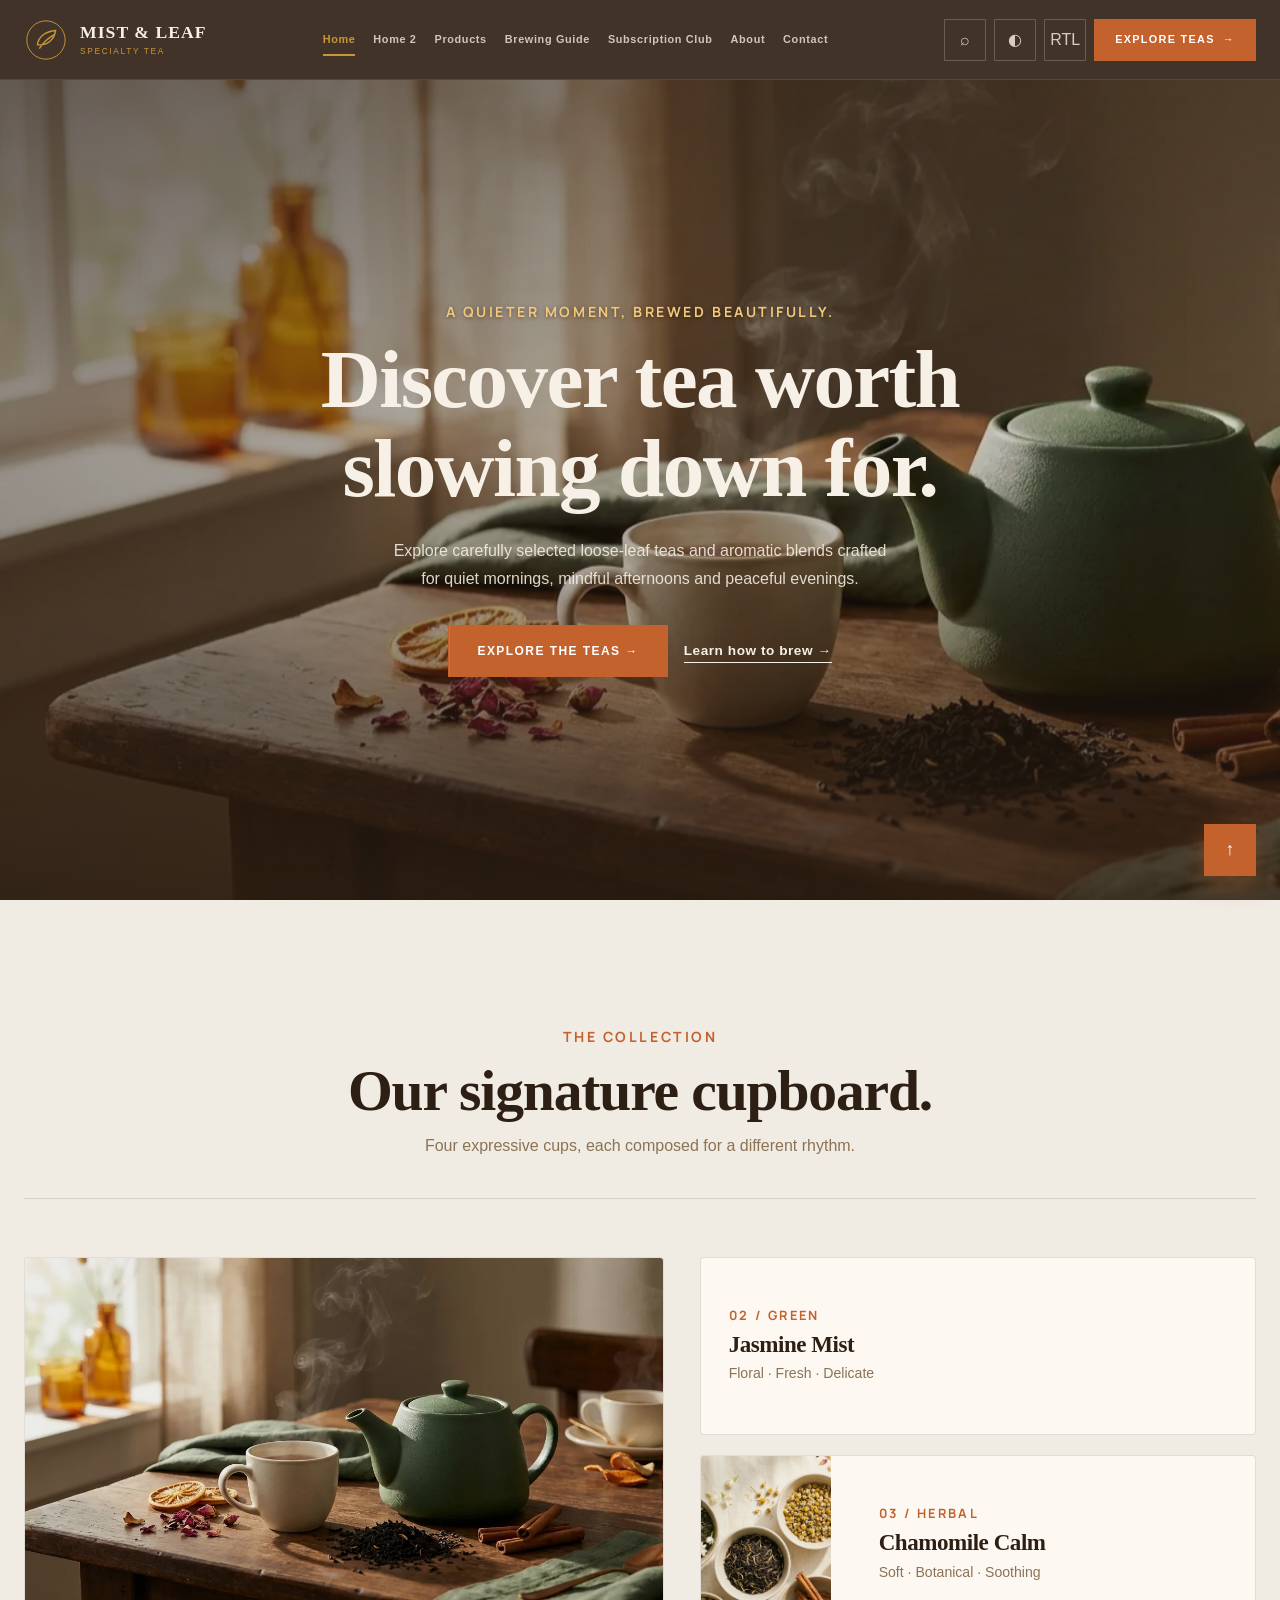
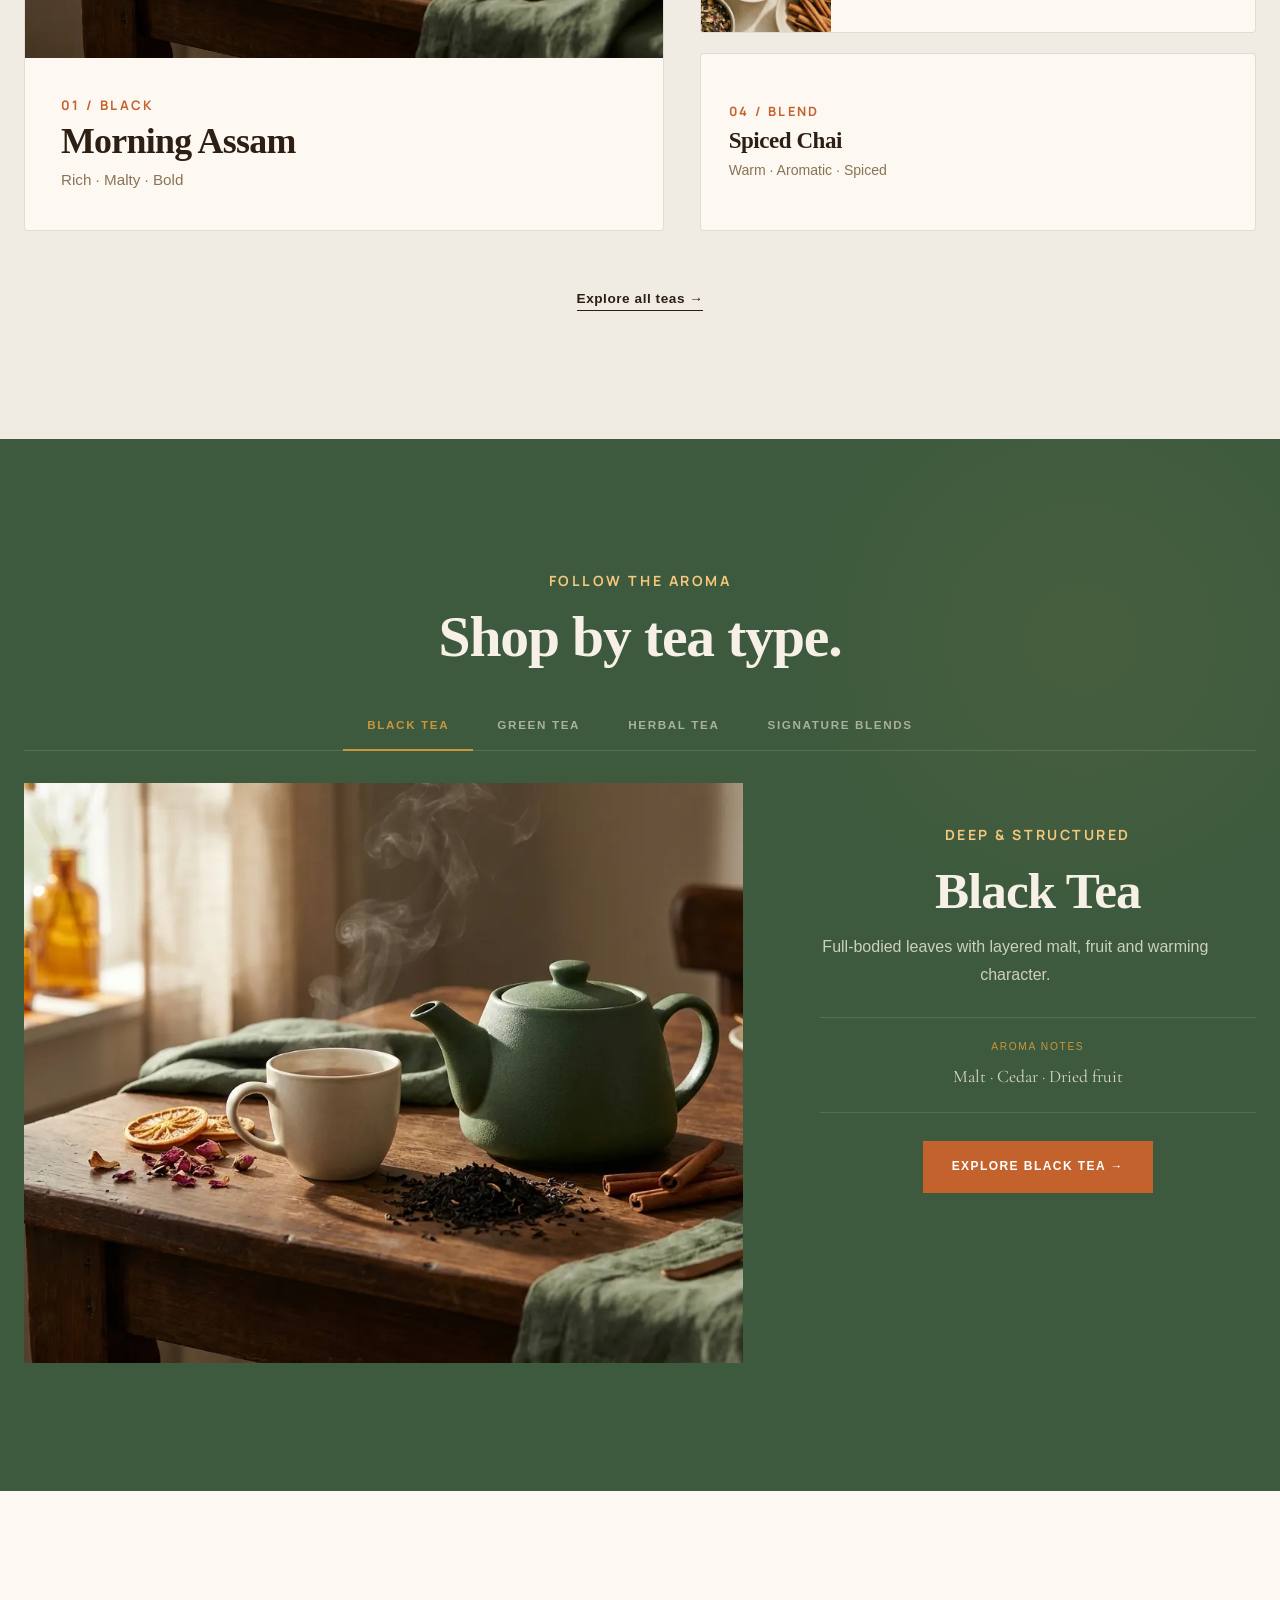
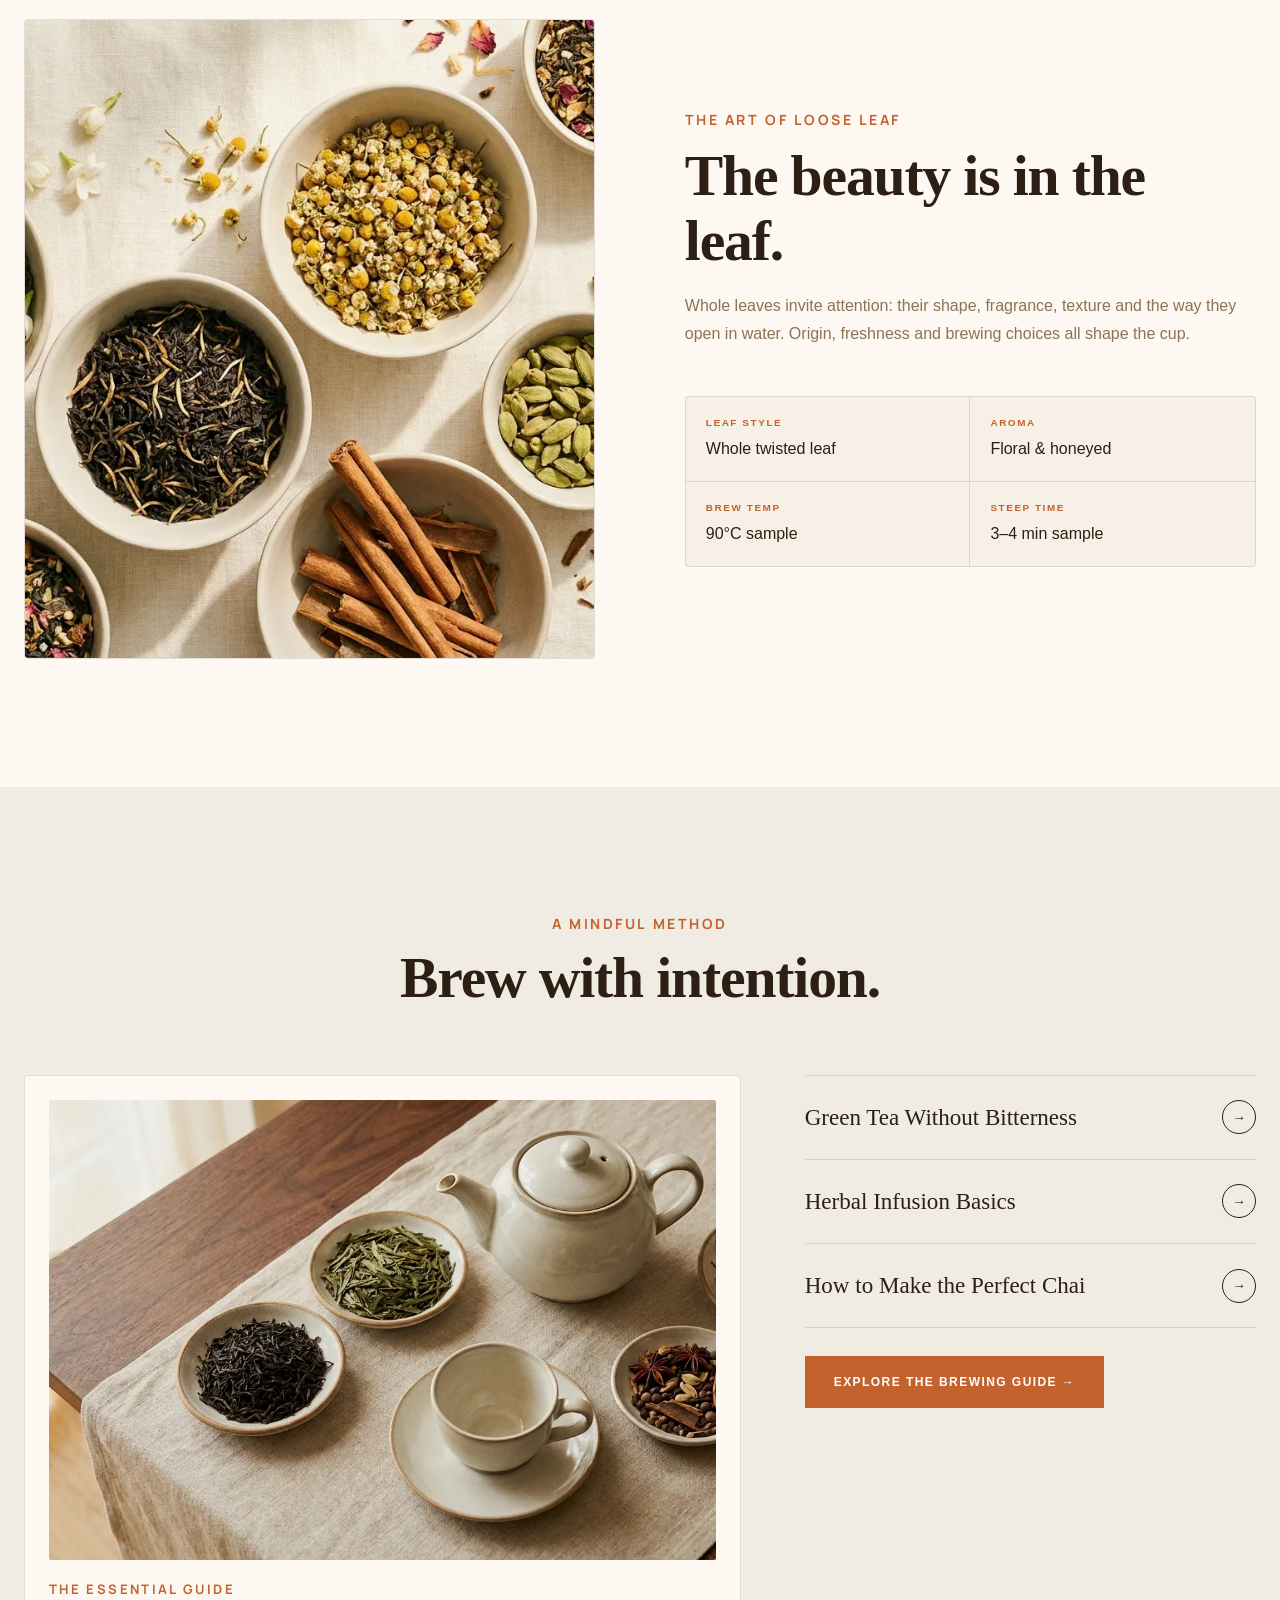
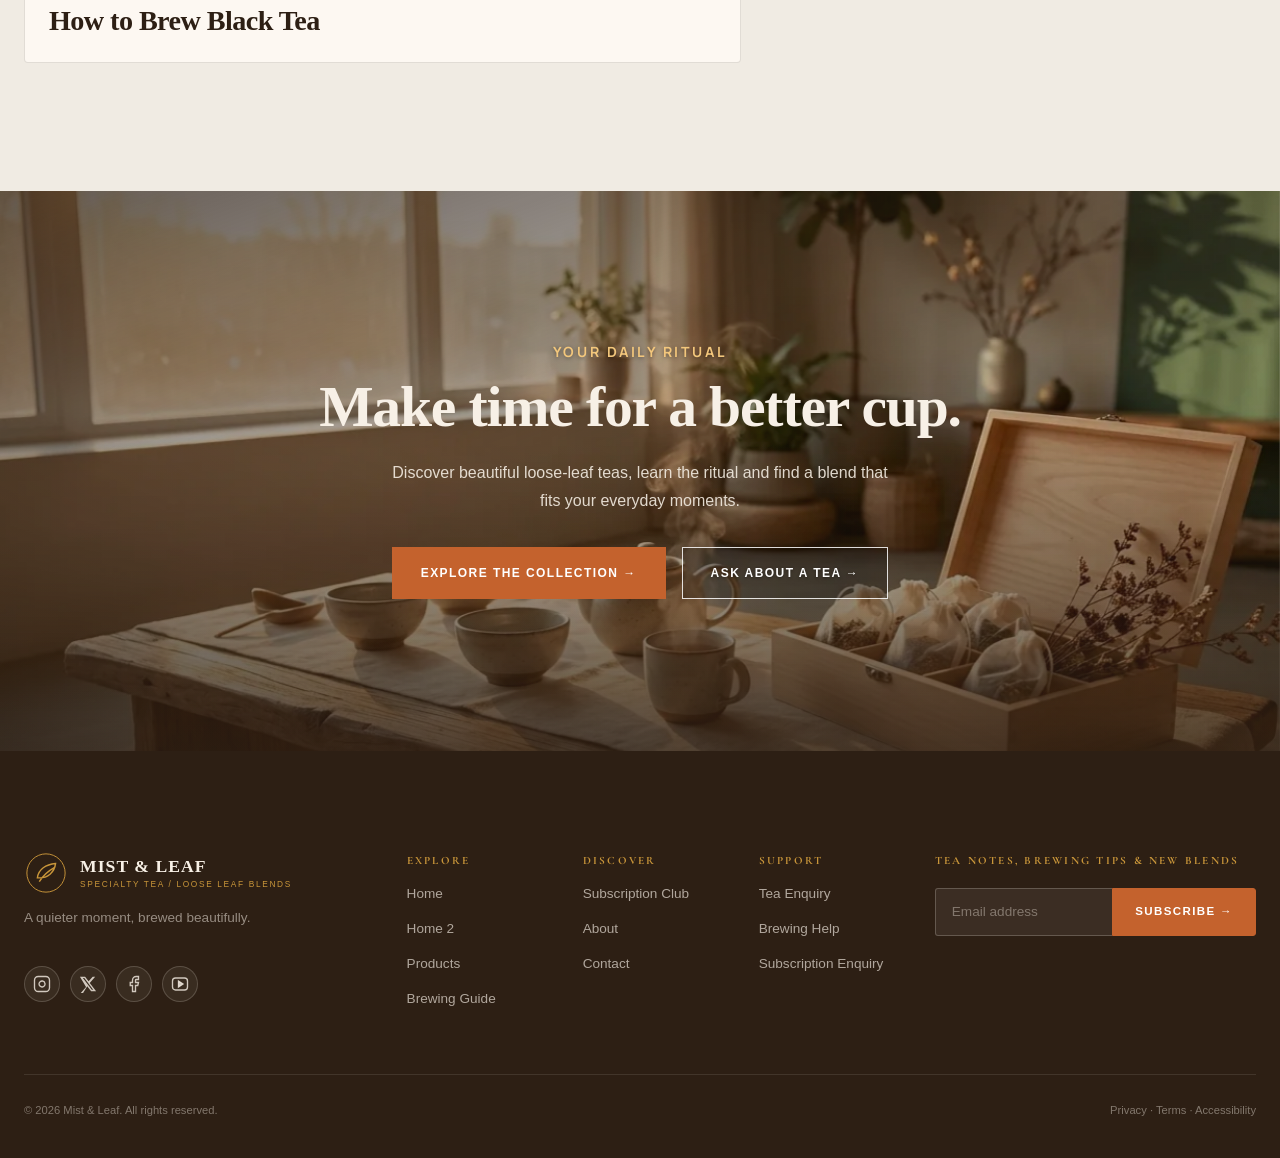
==== commit 9576e0cc: "Update product card images, responsive layouts, enquiry modal, and hamburger RTL alignment" ====
--- a/index.html
+++ b/index.html
@@ -1 +1 @@
-<!doctype html><html lang="en" dir="ltr"><head><meta charset="utf-8"><meta name="viewport" content="width=device-width,initial-scale=1"><meta name="description" content="Premium loose-leaf teas, botanical blends and beautiful brewing rituals."><meta property="og:title" content="Mist & Leaf | Specialty Tea & Loose Leaf Blends"><meta property="og:description" content="Premium loose-leaf teas, botanical blends and beautiful brewing rituals."><meta property="og:type" content="website"><meta property="og:image" content="assets/images/hero-tea.webp"><title>Mist & Leaf | Specialty Tea & Loose Leaf Blends</title><link rel="preconnect" href="https://fonts.googleapis.com"><link rel="preconnect" href="https://fonts.gstatic.com" crossorigin><link href="https://fonts.googleapis.com/css2?family=Cormorant+Garamond:wght@500;600;700&family=Manrope:wght@400;500;600;700&display=swap" rel="stylesheet"><link rel="icon" type="image/svg+xml" href="assets/images/favicon.svg"><link rel="stylesheet" href="assets/css/style.css"></head><body data-page="index"><a class="skip" href="#main">Skip to content</a><header class="site-header"><div class="container nav-wrap"><a class="brand" href="index.html"><svg viewBox="0 0 46 46" aria-hidden="true"><circle cx="23" cy="23" r="20" fill="none" stroke="currentColor"/><path d="M14 28c11 1 18-6 19-15-10 1-18 6-19 15Zm2 4c4-7 9-11 16-15" fill="none" stroke="currentColor" stroke-width="1.5"/></svg><span><b>MIST & LEAF</b><small>SPECIALTY TEA</small></span></a><nav class="desktop-nav" aria-label="Primary"><a href="index.html" class="active">Home</a><a href="home-2.html" class="">Home 2</a><a href="products.html" class="">Products</a><a href="brewing-guide.html" class="">Brewing Guide</a><a href="subscription.html" class="">Subscription Club</a><a href="about.html" class="">About</a><a href="contact.html" class="">Contact</a></nav><div class="nav-tools"><button class="icon-btn search-open" aria-label="Search">⌕</button><button class="icon-btn theme-toggle" aria-label="Toggle theme">◐</button><button class="icon-btn rtl-toggle" aria-label="Toggle text direction">RTL</button><a class="btn btn-sm" href="products.html">Explore teas <span class="arrow">→</span></a></div><button class="menu-open" aria-expanded="false" aria-controls="mobile-menu" aria-label="Open menu"><svg viewBox="0 0 24 24" width="22" height="22" fill="none" stroke="currentColor" stroke-width="2" stroke-linecap="round" stroke-linejoin="round" aria-hidden="true"><line x1="3" y1="6" x2="21" y2="6"></line><line x1="3" y1="12" x2="21" y2="12"></line><line x1="3" y1="18" x2="21" y2="18"></line></svg></button></div></header><div class="drawer-backdrop"></div><aside id="mobile-menu" class="mobile-drawer" aria-hidden="true"><button class="drawer-close" aria-label="Close menu">×</button><div class="brand"><svg viewBox="0 0 46 46" aria-hidden="true"><circle cx="23" cy="23" r="20" fill="none" stroke="currentColor"/><path d="M14 28c11 1 18-6 19-15-10 1-18 6-19 15Zm2 4c4-7 9-11 16-15" fill="none" stroke="currentColor" stroke-width="1.5"/></svg><span><b>MIST & LEAF</b><small>SPECIALTY TEA</small></span></div><nav><a href="index.html" class="active">Home</a><a href="home-2.html" class="">Home 2</a><a href="products.html" class="">Products</a><a href="brewing-guide.html" class="">Brewing Guide</a><a href="subscription.html" class="">Subscription Club</a><a href="about.html" class="">About</a><a href="contact.html" class="">Contact</a></nav><a class="btn" href="products.html">Explore the teas <span class="arrow">→</span></a><button class="drawer-action search-open"><span class="drawer-icon">⌕</span> Search teas & guides</button><button class="drawer-action theme-toggle"><span class="drawer-icon">◐</span> Light / Dark</button><button class="drawer-action rtl-toggle"><span class="drawer-icon">RTL</span> LTR / RTL</button></aside><main id="main"><section class="hero home-hero"><img class="hero-bg" src="assets/images/hero-tea.webp" alt="Loose leaf tea beside a ceramic teapot in morning light" width="1200" height="800" loading="lazy"><div class="hero-shade"></div><div class="container hero-copy reveal"><span class="eyebrow">A QUIETER MOMENT, BREWED BEAUTIFULLY.</span><h1>Discover tea worth<br>slowing down for.</h1><p>Explore carefully selected loose-leaf teas and aromatic blends crafted for quiet mornings, mindful afternoons and peaceful evenings.</p><div class="actions"><a class="btn" href="products.html">Explore the teas →</a><a class="text-link" href="brewing-guide.html">Learn how to brew →</a></div></div></section><section class="section signature"><div class="container"><header class="section-head reveal"><span class="eyebrow">THE COLLECTION</span><h2>Our signature cupboard.</h2><p>Four expressive cups, each composed for a different rhythm.</p></header><div class="editorial-grid"><article class="feature-tea reveal"><img class="" src="assets/images/assam-tea.webp" alt="Assam black tea and ceramic cup" width="1200" height="800" loading="lazy"><div><span>01 / BLACK</span><h3>Morning Assam</h3><p>Rich · Malty · Bold</p></div></article><div class="tea-stack"><article class="mini-tea reveal"><span>02 / GREEN</span><h3>Jasmine Mist</h3><p>Floral · Fresh · Delicate</p></article><article class="mini-tea image-card reveal"><img class="" src="assets/images/chamomile-tea.webp" alt="Chamomile flowers and herbal tea" width="1200" height="800" loading="lazy"><div><span>03 / HERBAL</span><h3>Chamomile Calm</h3><p>Soft · Botanical · Soothing</p></div></article><article class="mini-tea reveal"><span>04 / BLEND</span><h3>Spiced Chai</h3><p>Warm · Aromatic · Spiced</p></article></div></div><a class="text-link" href="products.html">Explore all teas →</a></div></section><section class="section tea-types dark-section"><div class="container"><span class="eyebrow">FOLLOW THE AROMA</span><h2>Shop by tea type.</h2><div class="type-tabs" role="tablist"><button data-type="black" class="active">Black Tea</button><button data-type="green">Green Tea</button><button data-type="herbal">Herbal Tea</button><button data-type="blend">Signature Blends</button></div><div class="type-display reveal"><img id="type-image" src="assets/images/black-tea.webp" alt="Black loose leaf tea" width="1000" height="650"><div><span id="type-kicker" class="eyebrow">DEEP & STRUCTURED</span><h3 id="type-title">Black Tea</h3><p id="type-desc">Full-bodied leaves with layered malt, fruit and warming character.</p><dl><dt>AROMA NOTES</dt><dd id="type-notes">Malt · Cedar · Dried fruit</dd></dl><a id="type-link" class="btn" href="products.html#catalogue">Explore black tea →</a></div></div></div></section><section class="section split loose-leaf"><div class="container split-grid"><div class="image-frame reveal"><img class="" src="assets/images/loose-leaf.webp" alt="Loose leaf tea measured beside elegant teaware" width="1200" height="800" loading="lazy"></div><div class="copy reveal"><span class="eyebrow">THE ART OF LOOSE LEAF</span><h2>The beauty is in the leaf.</h2><p>Whole leaves invite attention: their shape, fragrance, texture and the way they open in water. Origin, freshness and brewing choices all shape the cup.</p><div class="specs"><span><b>LEAF STYLE</b>Whole twisted leaf</span><span><b>AROMA</b>Floral & honeyed</span><span><b>BREW TEMP</b>90°C sample</span><span><b>STEEP TIME</b>3–4 min sample</span></div></div></div></section><section class="section guide-preview"><div class="container"><header class="section-head"><span class="eyebrow">A MINDFUL METHOD</span><h2>Brew with intention.</h2></header><div class="magazine"><article class="mag-main reveal"><img class="" src="assets/images/brewing-guide.webp" alt="Tea leaves and teaware prepared for brewing" width="1200" height="800" loading="lazy"><span>THE ESSENTIAL GUIDE</span><h3>How to Brew Black Tea</h3></article><div class="mag-list"><a href="brewing-guide.html">Green Tea Without Bitterness <span>→</span></a><a href="brewing-guide.html">Herbal Infusion Basics <span>→</span></a><a href="brewing-guide.html">How to Make the Perfect Chai <span>→</span></a><a class="btn" href="brewing-guide.html">Explore the brewing guide →</a></div></div></div></section><section class="final-cta"><img class="cta-bg" src="assets/images/tea-ritual.webp" alt="A calm golden-hour tea ritual" width="1200" height="800" loading="lazy"><div class="hero-shade"></div><div class="container reveal"><span class="eyebrow">YOUR DAILY RITUAL</span><h2>Make time for a better cup.</h2><p>Discover beautiful loose-leaf teas, learn the ritual and find a blend that fits your everyday moments.</p><div class="actions"><a class="btn" href="products.html">Explore the collection →</a><button class="ghost-btn" data-enquiry="Tea Recommendation">Ask about a tea →</button></div></div></section></main><footer class="footer"><div class="container footer-grid"><div><div class="brand"><svg viewBox="0 0 46 46" aria-hidden="true"><circle cx="23" cy="23" r="20" fill="none" stroke="currentColor"/><path d="M14 28c11 1 18-6 19-15-10 1-18 6-19 15Zm2 4c4-7 9-11 16-15" fill="none" stroke="currentColor" stroke-width="1.5"/></svg><span><b>MIST & LEAF</b><small>SPECIALTY TEA / LOOSE LEAF BLENDS</small></span></div><p>A quieter moment, brewed beautifully.</p><div class="social-icons"><a href="#" class="social-icon" aria-label="Instagram"><svg viewBox="0 0 24 24" width="18" height="18" fill="none" stroke="currentColor" stroke-width="1.8"><rect x="2" y="2" width="20" height="20" rx="5" ry="5"/><path d="M16 11.37A4 4 0 1 1 12.63 8 4 4 0 0 1 16 11.37z"/><line x1="17.5" y1="6.5" x2="17.51" y2="6.5"/></svg></a><a href="#" class="social-icon" aria-label="X"><svg viewBox="0 0 24 24" width="16" height="16" fill="currentColor"><path d="M18.244 2.25h3.308l-7.227 8.26 8.502 11.24H16.17l-5.214-6.817L4.99 24.75H1.68l7.73-8.835L1.254 2.25H8.08l4.713 6.231zm-1.161 17.52h1.833L7.084 4.126H5.117z"/></svg></a><a href="#" class="social-icon" aria-label="Facebook"><svg viewBox="0 0 24 24" width="18" height="18" fill="none" stroke="currentColor" stroke-width="1.8"><path d="M18 2h-3a5 5 0 0 0-5 5v3H7v4h3v8h4v-8h3l1-4h-4V7a1 1 0 0 1 1-1h3z"/></svg></a><a href="#" class="social-icon" aria-label="YouTube"><svg viewBox="0 0 24 24" width="18" height="18" fill="none" stroke="currentColor" stroke-width="1.8"><rect x="2" y="4" width="20" height="16" rx="4" ry="4"/><polygon points="10 8 16 12 10 16 10 8" fill="currentColor"/></svg></a></div></div><div><b>EXPLORE</b><a href="index.html">Home</a><a href="home-2.html">Home 2</a><a href="products.html">Products</a><a href="brewing-guide.html">Brewing Guide</a></div><div><b>DISCOVER</b><a href="subscription.html">Subscription Club</a><a href="about.html">About</a><a href="contact.html">Contact</a></div><div><b>SUPPORT</b><button data-enquiry="Tea Recommendation">Tea Enquiry</button><button data-enquiry="Brewing Help">Brewing Help</button><button data-enquiry="Subscription Enquiry">Subscription Enquiry</button></div><div class="newsletter"><b>TEA NOTES, BREWING TIPS & NEW BLENDS</b><form class="newsletter-form"><label class="sr-only" for="newsletter">Email address</label><input id="newsletter" type="email" required placeholder="Email address"><button class="btn">Subscribe →</button></form><small class="form-note"></small></div></div><div class="container footer-bottom"><span>© 2026 Mist & Leaf. All rights reserved.</span><span>Privacy · Terms · Accessibility</span></div></footer><div class="modal" id="search-modal" role="dialog" aria-modal="true" aria-labelledby="search-title"><div class="modal-panel search-panel"><button class="modal-close" aria-label="Close">×</button><span class="eyebrow">DISCOVER</span><h2 id="search-title">Search Mist & Leaf</h2><label for="site-search">Products, categories, guides and the club</label><input id="site-search" type="search" placeholder="Try “jasmine” or “brewing”" autocomplete="off"><div id="search-results" class="search-results"></div></div></div><div class="modal" id="product-modal" role="dialog" aria-modal="true" aria-labelledby="product-title"><div class="modal-panel product-modal-panel"><button class="modal-close" aria-label="Close">×</button><div id="product-detail"></div></div></div><div class="modal" id="enquiry-modal" role="dialog" aria-modal="true" aria-labelledby="enquiry-title"><div class="modal-panel enquiry-panel"><button class="modal-close" aria-label="Close">×</button><div class="form-head"><span class="eyebrow">A CONVERSATION OVER TEA</span><h2 id="enquiry-title">LET'S TALK TEA</h2></div><form id="enquiry-form" novalidate><div class="form-grid"><label>Full Name *<input name="name" required><small class="error"></small></label><label>Email *<input name="email" type="email" required><small class="error"></small></label><label>Phone<input name="phone" type="tel"><small class="error"></small></label><label>Enquiry Type *<select name="type" required><option value="">Choose one</option><option>Product Question</option><option>Tea Recommendation</option><option>Brewing Help</option><option>Subscription Enquiry</option><option>General Enquiry</option></select><small class="error"></small></label><label>Tea / Blend<input name="tea"></label><label>Preferred Tea Type<select name="preferred"><option>Mixed</option><option>Black</option><option>Green</option><option>Herbal</option><option>Blend</option></select></label><label>Flavor Preference<select name="flavor"><option>No Preference</option><option>Floral</option><option>Citrus</option><option>Spiced</option><option>Earthy</option><option>Fresh</option><option>Sweet</option></select></label><label class="full">Message *<textarea name="message" required rows="4"></textarea><small class="error"></small></label></div><div class="form-actions"><button class="btn" type="submit">Send enquiry →</button><button class="text-btn modal-close" type="button">Maybe later</button></div></form><div id="enquiry-success" class="success" hidden><h3>ENQUIRY RECEIVED</h3><p>Thanks — your enquiry has been prepared for the Mist & Leaf team.</p><button class="btn modal-close">Close</button></div></div></div><button class="back-top" aria-label="Back to top">↑</button><script src="assets/js/main.js" defer></script></body></html>+<!doctype html><html lang="en" dir="ltr"><head><meta charset="utf-8"><meta name="viewport" content="width=device-width,initial-scale=1"><meta name="description" content="Premium loose-leaf teas, botanical blends and beautiful brewing rituals."><meta property="og:title" content="Mist & Leaf | Specialty Tea & Loose Leaf Blends"><meta property="og:description" content="Premium loose-leaf teas, botanical blends and beautiful brewing rituals."><meta property="og:type" content="website"><meta property="og:image" content="assets/images/hero-tea.webp"><title>Mist & Leaf | Specialty Tea & Loose Leaf Blends</title><link rel="preconnect" href="https://fonts.googleapis.com"><link rel="preconnect" href="https://fonts.gstatic.com" crossorigin><link href="https://fonts.googleapis.com/css2?family=Cormorant+Garamond:wght@500;600;700&family=Manrope:wght@400;500;600;700&display=swap" rel="stylesheet"><link rel="icon" type="image/svg+xml" href="assets/images/favicon.svg"><link rel="stylesheet" href="assets/css/style.css"></head><body data-page="index"><a class="skip" href="#main">Skip to content</a><header class="site-header"><div class="container nav-wrap"><a class="brand" href="index.html"><svg viewBox="0 0 46 46" aria-hidden="true"><circle cx="23" cy="23" r="20" fill="none" stroke="currentColor"/><path d="M14 28c11 1 18-6 19-15-10 1-18 6-19 15Zm2 4c4-7 9-11 16-15" fill="none" stroke="currentColor" stroke-width="1.5"/></svg><span><b>MIST & LEAF</b><small>SPECIALTY TEA</small></span></a><nav class="desktop-nav" aria-label="Primary"><a href="index.html" class="active">Home</a><a href="home-2.html" class="">Home 2</a><a href="products.html" class="">Products</a><a href="brewing-guide.html" class="">Brewing Guide</a><a href="subscription.html" class="">Subscription Club</a><a href="about.html" class="">About</a><a href="contact.html" class="">Contact</a></nav><div class="nav-tools"><button class="icon-btn search-open" aria-label="Search">⌕</button><button class="icon-btn theme-toggle" aria-label="Toggle theme">◐</button><button class="icon-btn rtl-toggle" aria-label="Toggle text direction">RTL</button><a class="btn btn-sm" href="products.html">Explore teas <span class="arrow">→</span></a></div><button class="menu-open" aria-expanded="false" aria-controls="mobile-menu" aria-label="Open menu"><svg viewBox="0 0 24 24" width="22" height="22" fill="none" stroke="currentColor" stroke-width="2" stroke-linecap="round" stroke-linejoin="round" aria-hidden="true"><line x1="3" y1="6" x2="21" y2="6"></line><line x1="3" y1="12" x2="21" y2="12"></line><line x1="3" y1="18" x2="21" y2="18"></line></svg></button></div></header><div class="drawer-backdrop"></div><aside id="mobile-menu" class="mobile-drawer" aria-hidden="true"><button class="drawer-close" aria-label="Close menu">×</button><div class="brand"><svg viewBox="0 0 46 46" aria-hidden="true"><circle cx="23" cy="23" r="20" fill="none" stroke="currentColor"/><path d="M14 28c11 1 18-6 19-15-10 1-18 6-19 15Zm2 4c4-7 9-11 16-15" fill="none" stroke="currentColor" stroke-width="1.5"/></svg><span><b>MIST & LEAF</b><small>SPECIALTY TEA</small></span></div><nav><a href="index.html" class="active">Home</a><a href="home-2.html" class="">Home 2</a><a href="products.html" class="">Products</a><a href="brewing-guide.html" class="">Brewing Guide</a><a href="subscription.html" class="">Subscription Club</a><a href="about.html" class="">About</a><a href="contact.html" class="">Contact</a></nav><a class="btn" href="products.html">Explore the teas <span class="arrow">→</span></a><button class="drawer-action search-open"><span class="drawer-icon">⌕</span> Search teas & guides</button><button class="drawer-action theme-toggle"><span class="drawer-icon">◐</span> Light / Dark</button><button class="drawer-action rtl-toggle"><span class="drawer-icon">RTL</span> LTR / RTL</button></aside><main id="main"><section class="hero home-hero"><img class="hero-bg" src="assets/images/hero-tea.webp" alt="Loose leaf tea beside a ceramic teapot in morning light" width="1200" height="800" loading="lazy"><div class="hero-shade"></div><div class="container hero-copy reveal"><span class="eyebrow">A QUIETER MOMENT, BREWED BEAUTIFULLY.</span><h1>Discover tea worth<br>slowing down for.</h1><p>Explore carefully selected loose-leaf teas and aromatic blends crafted for quiet mornings, mindful afternoons and peaceful evenings.</p><div class="actions"><a class="btn" href="products.html">Explore the teas →</a><a class="text-link" href="brewing-guide.html">Learn how to brew →</a></div></div></section><section class="section signature"><div class="container"><header class="section-head reveal"><span class="eyebrow">THE COLLECTION</span><h2>Our signature cupboard.</h2><p>Four expressive cups, each composed for a different rhythm.</p></header><div class="editorial-grid"><article class="feature-tea reveal"><img class="" src="assets/images/assam-tea.webp" alt="Assam black tea and ceramic cup" width="1200" height="800" loading="lazy"><div><span>01 / BLACK</span><h3>Morning Assam</h3><p>Rich · Malty · Bold</p></div></article><div class="tea-stack"><article class="mini-tea reveal"><span>02 / GREEN</span><h3>Jasmine Mist</h3><p>Floral · Fresh · Delicate</p></article><article class="mini-tea image-card reveal"><img class="" src="assets/images/chamomile-tea.webp" alt="Chamomile flowers and herbal tea" width="1200" height="800" loading="lazy"><div><span>03 / HERBAL</span><h3>Chamomile Calm</h3><p>Soft · Botanical · Soothing</p></div></article><article class="mini-tea reveal"><span>04 / BLEND</span><h3>Spiced Chai</h3><p>Warm · Aromatic · Spiced</p></article></div></div><div class="signature-actions"><a class="text-link" href="products.html">Explore all teas →</a></div></div></section><section class="section tea-types dark-section"><div class="container"><span class="eyebrow">FOLLOW THE AROMA</span><h2>Shop by tea type.</h2><div class="type-tabs" role="tablist"><button data-type="black" class="active">Black Tea</button><button data-type="green">Green Tea</button><button data-type="herbal">Herbal Tea</button><button data-type="blend">Signature Blends</button></div><div class="type-display reveal"><img id="type-image" src="assets/images/black-tea.webp" alt="Black loose leaf tea" width="1000" height="650"><div><span id="type-kicker" class="eyebrow">DEEP & STRUCTURED</span><h3 id="type-title">Black Tea</h3><p id="type-desc">Full-bodied leaves with layered malt, fruit and warming character.</p><dl><dt>AROMA NOTES</dt><dd id="type-notes">Malt · Cedar · Dried fruit</dd></dl><a id="type-link" class="btn" href="products.html#catalogue">Explore black tea →</a></div></div></div></section><section class="section split loose-leaf"><div class="container split-grid"><div class="image-frame reveal"><img class="" src="assets/images/loose-leaf.webp" alt="Loose leaf tea measured beside elegant teaware" width="1200" height="800" loading="lazy"></div><div class="copy reveal"><span class="eyebrow">THE ART OF LOOSE LEAF</span><h2>The beauty is in the leaf.</h2><p>Whole leaves invite attention: their shape, fragrance, texture and the way they open in water. Origin, freshness and brewing choices all shape the cup.</p><div class="specs"><span><b>LEAF STYLE</b>Whole twisted leaf</span><span><b>AROMA</b>Floral & honeyed</span><span><b>BREW TEMP</b>90°C sample</span><span><b>STEEP TIME</b>3–4 min sample</span></div></div></div></section><section class="section guide-preview"><div class="container"><header class="section-head"><span class="eyebrow">A MINDFUL METHOD</span><h2>Brew with intention.</h2></header><div class="magazine"><article class="mag-main reveal"><img class="" src="assets/images/brewing-guide.webp" alt="Tea leaves and teaware prepared for brewing" width="1200" height="800" loading="lazy"><span>THE ESSENTIAL GUIDE</span><h3>How to Brew Black Tea</h3></article><div class="mag-list"><a href="brewing-guide.html">Green Tea Without Bitterness <span>→</span></a><a href="brewing-guide.html">Herbal Infusion Basics <span>→</span></a><a href="brewing-guide.html">How to Make the Perfect Chai <span>→</span></a><a class="btn" href="brewing-guide.html">Explore the brewing guide →</a></div></div></div></section><section class="final-cta"><img class="cta-bg" src="assets/images/tea-ritual.webp" alt="A calm golden-hour tea ritual" width="1200" height="800" loading="lazy"><div class="hero-shade"></div><div class="container reveal"><span class="eyebrow">YOUR DAILY RITUAL</span><h2>Make time for a better cup.</h2><p>Discover beautiful loose-leaf teas, learn the ritual and find a blend that fits your everyday moments.</p><div class="actions"><a class="btn" href="products.html">Explore the collection →</a><button class="ghost-btn light" data-enquiry="Tea Recommendation">Ask about a tea →</button></div></div></section></main><footer class="footer"><div class="container footer-grid"><div><div class="brand"><svg viewBox="0 0 46 46" aria-hidden="true"><circle cx="23" cy="23" r="20" fill="none" stroke="currentColor"/><path d="M14 28c11 1 18-6 19-15-10 1-18 6-19 15Zm2 4c4-7 9-11 16-15" fill="none" stroke="currentColor" stroke-width="1.5"/></svg><span><b>MIST & LEAF</b><small>SPECIALTY TEA / LOOSE LEAF BLENDS</small></span></div><p>A quieter moment, brewed beautifully.</p><div class="social-icons"><a href="#" class="social-icon" aria-label="Instagram"><svg viewBox="0 0 24 24" width="18" height="18" fill="none" stroke="currentColor" stroke-width="1.8"><rect x="2" y="2" width="20" height="20" rx="5" ry="5"/><path d="M16 11.37A4 4 0 1 1 12.63 8 4 4 0 0 1 16 11.37z"/><line x1="17.5" y1="6.5" x2="17.51" y2="6.5"/></svg></a><a href="#" class="social-icon" aria-label="X"><svg viewBox="0 0 24 24" width="16" height="16" fill="currentColor"><path d="M18.244 2.25h3.308l-7.227 8.26 8.502 11.24H16.17l-5.214-6.817L4.99 24.75H1.68l7.73-8.835L1.254 2.25H8.08l4.713 6.231zm-1.161 17.52h1.833L7.084 4.126H5.117z"/></svg></a><a href="#" class="social-icon" aria-label="Facebook"><svg viewBox="0 0 24 24" width="18" height="18" fill="none" stroke="currentColor" stroke-width="1.8"><path d="M18 2h-3a5 5 0 0 0-5 5v3H7v4h3v8h4v-8h3l1-4h-4V7a1 1 0 0 1 1-1h3z"/></svg></a><a href="#" class="social-icon" aria-label="YouTube"><svg viewBox="0 0 24 24" width="18" height="18" fill="none" stroke="currentColor" stroke-width="1.8"><rect x="2" y="4" width="20" height="16" rx="4" ry="4"/><polygon points="10 8 16 12 10 16 10 8" fill="currentColor"/></svg></a></div></div><div><b>EXPLORE</b><a href="index.html">Home</a><a href="home-2.html">Home 2</a><a href="products.html">Products</a><a href="brewing-guide.html">Brewing Guide</a></div><div><b>DISCOVER</b><a href="subscription.html">Subscription Club</a><a href="about.html">About</a><a href="contact.html">Contact</a></div><div><b>SUPPORT</b><button data-enquiry="Tea Recommendation">Tea Enquiry</button><button data-enquiry="Brewing Help">Brewing Help</button><button data-enquiry="Subscription Enquiry">Subscription Enquiry</button></div><div class="newsletter"><b>TEA NOTES, BREWING TIPS & NEW BLENDS</b><form class="newsletter-form"><label class="sr-only" for="newsletter">Email address</label><input id="newsletter" type="email" required placeholder="Email address"><button class="btn">Subscribe →</button></form><small class="form-note"></small></div></div><div class="container footer-bottom"><span>© 2026 Mist & Leaf. All rights reserved.</span><span>Privacy · Terms · Accessibility</span></div></footer><div class="modal" id="search-modal" role="dialog" aria-modal="true" aria-labelledby="search-title"><div class="modal-panel search-panel"><button class="modal-close" aria-label="Close">×</button><span class="eyebrow">DISCOVER</span><h2 id="search-title">Search Mist & Leaf</h2><label for="site-search">Products, categories, guides and the club</label><input id="site-search" type="search" placeholder="Try “jasmine” or “brewing”" autocomplete="off"><div id="search-results" class="search-results"></div></div></div><div class="modal" id="product-modal" role="dialog" aria-modal="true" aria-labelledby="product-title"><div class="modal-panel product-modal-panel"><button class="modal-close" aria-label="Close">×</button><div id="product-detail"></div></div></div><div class="modal" id="enquiry-modal" role="dialog" aria-modal="true" aria-labelledby="enquiry-title"><div class="modal-panel enquiry-panel"><button class="modal-close" aria-label="Close">×</button><div class="form-head"><span class="eyebrow">A CONVERSATION OVER TEA</span><h2 id="enquiry-title">LET'S TALK TEA</h2></div><form id="enquiry-form" novalidate><div class="form-grid"><label>Full Name *<input name="name" required><small class="error"></small></label><label>Email *<input name="email" type="email" required><small class="error"></small></label><label>Phone<input name="phone" type="tel"><small class="error"></small></label><label>Enquiry Type *<select name="type" required><option value="">Choose one</option><option>Product Question</option><option>Tea Recommendation</option><option>Brewing Help</option><option>Subscription Enquiry</option><option>General Enquiry</option></select><small class="error"></small></label><label>Tea / Blend<input name="tea"></label><label>Preferred Tea Type<select name="preferred"><option>Mixed</option><option>Black</option><option>Green</option><option>Herbal</option><option>Blend</option></select></label><label>Flavor Preference<select name="flavor"><option>No Preference</option><option>Floral</option><option>Citrus</option><option>Spiced</option><option>Earthy</option><option>Fresh</option><option>Sweet</option></select></label><label class="full">Message *<textarea name="message" required rows="4"></textarea><small class="error"></small></label></div><div class="form-actions"><button class="btn" type="submit">Send enquiry →</button></div></form><div id="enquiry-success" class="success" hidden><h3>ENQUIRY RECEIVED</h3><p>Thanks — your enquiry has been prepared for the Mist & Leaf team.</p><button class="btn modal-close">Close</button></div></div></div><button class="back-top" aria-label="Back to top">↑</button><script src="assets/js/main.js" defer></script></body></html>
--- a/assets/css/style.css
+++ b/assets/css/style.css
@@ -65,8 +65,8 @@
 .btn:hover,.ghost-btn:hover{transform:translateY(-3px);box-shadow:0 14px 36px rgba(196,98,45,.3)}
 .btn-sm{min-height:42px;padding:10px 20px;font-size:.68rem}
 .ghost-btn{background:transparent;color:var(--terracotta);border-color:var(--terracotta)}
-.ghost-btn.light{color:#fff;border-color:rgba(255,255,255,.5)}
-.ghost-btn.light:hover{background:rgba(255,255,255,.1);color:#fff}
+.ghost-btn.light,.final-cta .ghost-btn{color:#fff;border-color:rgba(255,255,255,.85);background:rgba(0,0,0,.22);text-shadow:0 1px 3px rgba(0,0,0,.4)}
+.ghost-btn.light:hover,.final-cta .ghost-btn:hover{background:rgba(255,255,255,.2);border-color:#fff;color:#fff}
 .ghost-btn.dark{color:var(--ink);border-color:var(--line)}
 .text-link{display:inline-flex;align-items:center;gap:6px;background:none!important;border:0;padding-inline:0;border-block-end:1px solid currentColor;font-size:.85rem;font-weight:600;letter-spacing:.04em;transition:gap .25s,opacity .25s}
 .text-link:hover{gap:12px;opacity:.7}
@@ -105,12 +105,14 @@
 .mobile-drawer::-webkit-scrollbar-track{background:transparent}
 .mobile-drawer.open{transform:none}
 .mobile-drawer nav{display:flex;flex-direction:column;border-block-start:1px solid rgba(247,240,230,.12);padding-block-start:8px}
-.mobile-drawer nav a{padding:13px 0;border-block-end:1px solid rgba(247,240,230,.08);font-family:var(--serif);font-size:1.5rem;transition:color .2s,padding-inline-start .2s}
-.mobile-drawer nav a:hover{color:var(--gold);padding-inline-start:10px}
+.mobile-drawer nav a{padding:13px 0;border-block-end:1px solid rgba(247,240,230,.08);font-family:var(--serif);font-size:1.5rem;color:rgba(247,240,230,.78);position:relative;transition:color .2s,padding-inline-start .2s}
+.mobile-drawer nav a:hover,.mobile-drawer nav a.active{color:var(--gold);padding-inline-start:14px;font-weight:700}
+.mobile-drawer nav a.active::before{content:'';position:absolute;inset-inline-start:0;inset-block-start:50%;transform:translateY(-50%);width:4px;height:24px;background:var(--gold);border-radius:2px}
 .drawer-close{position:absolute;inset-inline-end:24px;inset-block-start:24px;background:none;border:1px solid rgba(247,240,230,.2);color:#f7f0e6;font-size:1.5rem;width:44px;height:44px;cursor:pointer}
 .drawer-action{display:flex;align-items:center;gap:14px;background:rgba(247,240,230,.05);color:rgba(247,240,230,.88);border:1px solid rgba(247,240,230,.16);padding:10px 16px;text-align:start;font-size:.78rem;font-weight:600;letter-spacing:.08em;transition:all .2s;flex-shrink:0;border-radius:4px}
 .drawer-action:hover{background:rgba(247,240,230,.12);color:#f7f0e6;border-color:var(--gold)}
-.drawer-icon{display:inline-flex;align-items:center;justify-content:center;width:32px;height:32px;border-radius:50%;border:1px solid rgba(247,240,230,.25);color:var(--gold);font-size:.9rem;font-weight:700;flex-shrink:0}
+.drawer-icon{display:inline-flex;align-items:center;justify-content:center;width:32px;height:32px;min-width:32px;border-radius:50%;border:1px solid rgba(247,240,230,.25);color:var(--gold);font-size:.82rem;font-weight:700;line-height:1;white-space:nowrap;text-align:center;box-sizing:border-box;flex-shrink:0}
+.rtl-toggle .drawer-icon{font-size:.62rem;letter-spacing:0;font-family:var(--sans)}
 [dir=rtl] .mobile-drawer{transform:translateX(-110%)}[dir=rtl] .mobile-drawer.open{transform:none}
 
 /* ══════════════════════════════════════
@@ -144,6 +146,8 @@
 ══════════════════════════════════════ */
 .signature{background:var(--fog)}
 .signature .section-head{border-block-end:1px solid var(--line);padding-block-end:clamp(24px,3vw,44px);margin-block-end:clamp(36px,4.5vw,60px);text-align:center;align-items:center}
+.signature-actions{display:flex;justify-content:center;margin-block-start:clamp(24px,3vw,40px)}
+.signature .text-link{display:inline-flex;margin-inline:auto}
 
 /* Editorial Grid */
 .editorial-grid{display:grid;grid-template-columns:1.15fr 1fr;gap:clamp(20px,2.8vw,36px);margin-block-end:clamp(36px,4.5vw,56px);align-items:stretch}
@@ -580,6 +584,11 @@
 .membership-list article button:hover{color:var(--terracotta)}
 .membership-list .featured{background:var(--leaf);color:#f7f0e6}
 .membership-list .featured:hover{background:var(--sage)}
+.membership-list .featured>span{color:var(--gold)}
+.membership-list .featured h3{color:#ffffff}
+.membership-list .featured p{color:rgba(247,240,230,.92)}
+.membership-list .featured button{color:rgba(247,240,230,.9);border-color:rgba(247,240,230,.5)}
+.membership-list .featured button:hover{color:var(--gold);border-color:var(--gold)}
 .timeline-section{background:var(--leaf);color:#f7f0e6;text-align:center}
 .timeline-section .eyebrow{margin-inline:auto;margin-block-end:10px}
 .timeline-section>div>h2{text-align:center;margin-inline:auto}
@@ -594,9 +603,18 @@
 fieldset{border:0;padding:0;margin:0}
 legend{font-family:var(--accent);font-size:.75rem;font-weight:600;letter-spacing:.16em;text-transform:uppercase;margin-block-end:12px;color:var(--terracotta)}
 .choice-row{display:flex;flex-wrap:wrap;gap:8px}
+.choice-row label{cursor:pointer}
 .choice-row input{position:absolute;opacity:0;width:1px}
-.choice-row span{display:block;padding:11px 16px;border:1px solid var(--line);cursor:pointer;font-size:.82rem;transition:background .2s,border-color .2s}
-.choice-row input:checked+span{background:var(--terracotta);color:#fff;border-color:var(--terracotta)}
+.choice-row span{display:block;padding:11px 16px;border:1px solid var(--line);cursor:pointer;font-size:.82rem;border-radius:3px;transition:all .25s var(--ease-out)}
+.choice-row label:hover span,
+.choice-row span:hover{border-color:var(--terracotta);color:var(--terracotta);background:rgba(196,98,45,.08);transform:translateY(-2px);box-shadow:0 4px 12px rgba(196,98,45,.15)}
+html[data-theme=dark] .choice-row label:hover span,
+html[data-theme=dark] .choice-row span:hover{border-color:var(--gold);color:var(--gold);background:rgba(201,150,58,.15);box-shadow:0 4px 14px rgba(0,0,0,.35)}
+.choice-row input:checked+span{background:var(--terracotta)!important;color:#fff!important;border-color:var(--terracotta)!important;transform:translateY(-1px);box-shadow:0 4px 14px rgba(196,98,45,.3)}
+.choice-row label:hover input:checked+span{background:var(--clay)!important;border-color:var(--clay)!important}
+.preferences select,#preference-form select{cursor:pointer;border-radius:3px;transition:border-color .25s,background .25s,box-shadow .25s}
+.preferences select:hover,#preference-form select:hover{border-color:var(--terracotta);box-shadow:0 2px 8px rgba(196,98,45,.15)}
+html[data-theme=dark] .preferences select:hover,html[data-theme=dark] #preference-form select:hover{border-color:var(--gold);background:rgba(247,240,230,.06)}
 .inline-success{border-inline-start:3px solid var(--terracotta);padding:clamp(16px,2vw,28px);background:var(--fog)}
 .approach{background:var(--fog)}
 .approach-row{display:grid;grid-template-columns:repeat(5,1fr);margin-block-start:clamp(40px,5vw,80px)}
@@ -641,10 +659,13 @@
 .footer-grid button{background:none;border:0;color:rgba(247,240,230,.65);padding:0;font-size:.85rem;text-align:start;transition:color .2s}
 .footer-grid button:hover{color:var(--gold)}
 .footer p{color:rgba(247,240,230,.52);font-size:.85rem;line-height:1.6}
-.newsletter-form{display:grid;grid-template-columns:1fr auto;width:100%;margin-block-start:4px}
-.newsletter-form input{background:rgba(247,240,230,.07);color:#f7f0e6;border:1px solid rgba(247,240,230,.18);padding:13px 16px}
+.newsletter{width:100%}
+.newsletter-form{display:flex;width:100%;margin-block-start:6px;align-items:stretch}
+.newsletter-form input{flex:1;min-width:0;height:48px;background:rgba(247,240,230,.07);color:#f7f0e6;border:1px solid rgba(247,240,230,.22);border-inline-end:none;border-start-start-radius:3px;border-end-start-radius:3px;border-start-end-radius:0;border-end-end-radius:0;padding:0 16px;font-size:.85rem;line-height:1;box-sizing:border-box;transition:border-color .2s,background .2s}
 .newsletter-form input::placeholder{color:rgba(247,240,230,.38)}
-.newsletter-form .btn{background:var(--terracotta);border-color:var(--terracotta)}
+.newsletter-form input:focus{outline:none;border-color:var(--gold);background:rgba(247,240,230,.12);box-shadow:inset 0 0 0 1px var(--gold)}
+.newsletter-form .btn{height:48px;min-height:48px;padding:0 22px;background:var(--terracotta);border:1px solid var(--terracotta);border-start-start-radius:0;border-end-start-radius:0;border-start-end-radius:3px;border-end-end-radius:3px;color:#fff;white-space:nowrap;flex-shrink:0;font-size:.72rem;letter-spacing:.12em;box-sizing:border-box;transform:none!important;box-shadow:none!important}
+.newsletter-form .btn:hover{background:var(--clay);border-color:var(--clay)}
 .footer .social-icons{margin-block-start:6px;gap:10px}
 .footer .social-icon{width:36px;height:36px;background:rgba(247,240,230,.06);border-color:rgba(247,240,230,.18);color:rgba(247,240,230,.8)}
 .footer .social-icon:hover{background:var(--terracotta);border-color:var(--terracotta);color:#fff;transform:translateY(-2px);box-shadow:0 6px 16px rgba(196,98,45,.35)}
@@ -656,8 +677,8 @@
 .modal{position:fixed;inset:0;z-index:100;display:none;place-items:center;padding:16px;background:rgba(45,31,20,.76);backdrop-filter:blur(14px);opacity:0}
 .modal.open{display:grid;animation:fadeIn .3s forwards}
 .modal-panel{position:relative;width:min(940px,100%);max-height:calc(100svh - 32px);overflow-y:auto;background:var(--paper);color:var(--ink);padding:clamp(28px,5vw,68px);border:1px solid var(--line);transform:scale(.97);animation:scaleIn .3s forwards}
-.modal-close{position:absolute;inset-inline-end:16px;inset-block-start:16px;width:44px;height:44px;background:transparent;border:1px solid var(--line);font-size:1.3rem;z-index:2;transition:background .2s}
-.modal-close:hover{background:var(--fog)}
+.modal-close{position:absolute;inset-inline-end:16px;inset-block-start:16px;width:38px;height:38px;background:transparent;border:1px solid var(--line);border-radius:4px;font-size:1.35rem;line-height:1;display:flex;align-items:center;justify-content:center;z-index:10;cursor:pointer;color:var(--ink);transition:all .2s}
+.modal-close:hover{background:var(--fog);border-color:var(--terracotta);color:var(--terracotta)}
 .search-panel{max-width:760px;text-align:center}
 .search-panel .eyebrow{margin-inline:auto}
 .search-panel h2{text-align:center}
@@ -681,8 +702,8 @@
 .text-btn{background:none;border:0;border-block-end:1px solid currentColor;font-size:.82rem}
 .success{text-align:center;padding-block:48px}
 .success h3{color:var(--terracotta);font-size:1.4rem;margin-block-end:12px}
-.form-head{margin-block-end:32px;text-align:center}
-.form-head .eyebrow{margin-inline:auto}
+.form-head{margin-block-end:28px;text-align:center;padding-inline:40px}
+.form-head .eyebrow{margin-inline:auto;display:block}
 .form-head h2{text-align:center;margin-inline:auto}
 
 /* ══════════════════════════════════════
@@ -745,9 +766,16 @@
   .drawer-backdrop.open{display:block}
   .mobile-drawer{display:flex}
   .tea-strip{grid-template-columns:repeat(2,1fr)}
-  .h2-grid{grid-template-columns:1fr}
+  .h2-grid{grid-template-columns:1fr;text-align:center}
+  .h2-grid>div:first-child{display:flex;flex-direction:column;align-items:center;text-align:center}
+  .h2-grid h1,.h2-grid p{text-align:center;margin-inline:auto}
+  .h2-grid .eyebrow{margin-inline:auto}
+  .h2-grid .btn{margin-inline:auto}
+  .pour-frame{max-width:720px;margin-inline:auto;width:100%}
   .pour-frame img{height:480px}
   .technical{inset-inline-start:16px;inset-block-end:16px}
+  .product-grid{grid-template-columns:1fr}
+  .product-card{grid-template-columns:minmax(320px,.9fr) 1.1fr;min-height:360px}
 }
 
 /* ══════════════════════════════════════
@@ -760,15 +788,16 @@
   .tea-stack{grid-template-rows:auto}
   .mini-tea.image-card{grid-template-columns:140px 1fr}
   .split-grid,.type-display,.magazine,.lab-grid,.h2-grid{grid-template-columns:1fr}
-  .type-display>div{padding-block-start:0}
+  .type-display>div{padding-block-start:0;text-align:center;display:flex;flex-direction:column;align-items:center}
+  .type-display p{text-align:center;margin-inline:auto}
+  .type-display dl{text-align:center;margin-inline:auto;width:100%;max-width:44ch}
+  .type-display .btn{margin-inline:auto}
   .image-frame::after{display:none}
   .image-frame img,.look-for img,.preferences img{height:420px}
   .type-display img{height:380px}
   .product-grid{grid-template-columns:1fr}
   .guide-mosaic{grid-template-columns:1fr 1fr}
   .brew-values,.check-grid{grid-template-columns:1fr 1fr}
-  .footer-grid{grid-template-columns:1fr 1fr 1fr}
-  .footer-grid>div:first-child,.newsletter{grid-column:1/-1}
   .approach-row{grid-template-columns:repeat(3,1fr)}
   .timeline{display:flex;flex-direction:column;max-width:380px;margin-block-start:clamp(32px,5vw,48px);margin-inline:auto;padding-inline-start:28px;padding-inline-end:0;padding-block:0;border-inline-start:2px solid rgba(247,240,230,.22);position:relative;text-align:start;gap:0}
   .timeline li{border-block-start:none;padding-block:0 clamp(24px,3.5vw,32px);padding-inline-start:16px;padding-inline-end:0;position:relative;display:flex;flex-direction:column;align-items:flex-start}
@@ -800,14 +829,19 @@
   .choice-row{display:grid;grid-template-columns:1fr 1fr}
   .approach-row{grid-template-columns:1fr 1fr}
   .contact-info dl{grid-template-columns:1fr}
-  .footer-grid{grid-template-columns:1fr}
-  .footer-grid>div,.footer-grid>div:first-child,.newsletter{grid-column:1;text-align:center;align-items:center}
+  .footer-grid{grid-template-columns:1fr;justify-items:center;gap:clamp(28px,4vw,40px)}
+  .footer-grid>div,.footer-grid>div:first-child{grid-column:1;text-align:center;align-items:center;justify-content:center;width:100%;margin-inline:auto}
   .footer .social-icons{justify-content:center}
-  .newsletter-form{grid-template-columns:1fr}
+  .newsletter{grid-column:1;width:100%;max-width:480px;margin-inline:auto;display:flex;flex-direction:column;align-items:center;text-align:center}
+  .newsletter>b{text-align:center;width:100%;display:block;margin-block-end:8px}
+  .newsletter-form{display:flex;flex-direction:row;width:100%;margin-inline:auto;align-items:stretch}
+  .form-note{text-align:center;width:100%}
   .footer-bottom{flex-direction:column;text-align:center;gap:8px}
   .form-grid{grid-template-columns:1fr}
   .form-grid .full{grid-column:auto}
-  .modal-panel{padding:44px 20px 28px}
+  .modal-panel{padding:52px 20px 28px}
+  .form-head{padding-inline:16px;margin-block-end:20px}
+  .modal-close{inset-inline-end:12px;inset-block-start:12px;width:36px;height:36px;font-size:1.25rem}
   .product-modal-panel{padding:0}
   .product-detail-copy{padding:24px 18px}
   .product-detail-grid>img{height:280px}
@@ -816,6 +850,15 @@
   .form-actions .btn{width:100%}
 }
 
+@media(max-width:520px){
+  .newsletter{width:100%;max-width:100%;text-align:center;align-items:center}
+  .newsletter>b{text-align:center;width:100%;display:block;margin-block-end:8px;font-size:.66rem}
+  .newsletter-form{display:flex;flex-direction:row;width:100%;align-items:stretch}
+  .newsletter-form input{padding:0 12px;font-size:.8rem}
+  .newsletter-form .btn{padding:0 14px;font-size:.68rem;letter-spacing:.08em}
+  .form-note{text-align:center;width:100%}
+}
+
 @media(prefers-reduced-motion:reduce){
   html{scroll-behavior:auto}
   *,*::before,*::after{animation-duration:.01ms!important;transition-duration:.01ms!important}
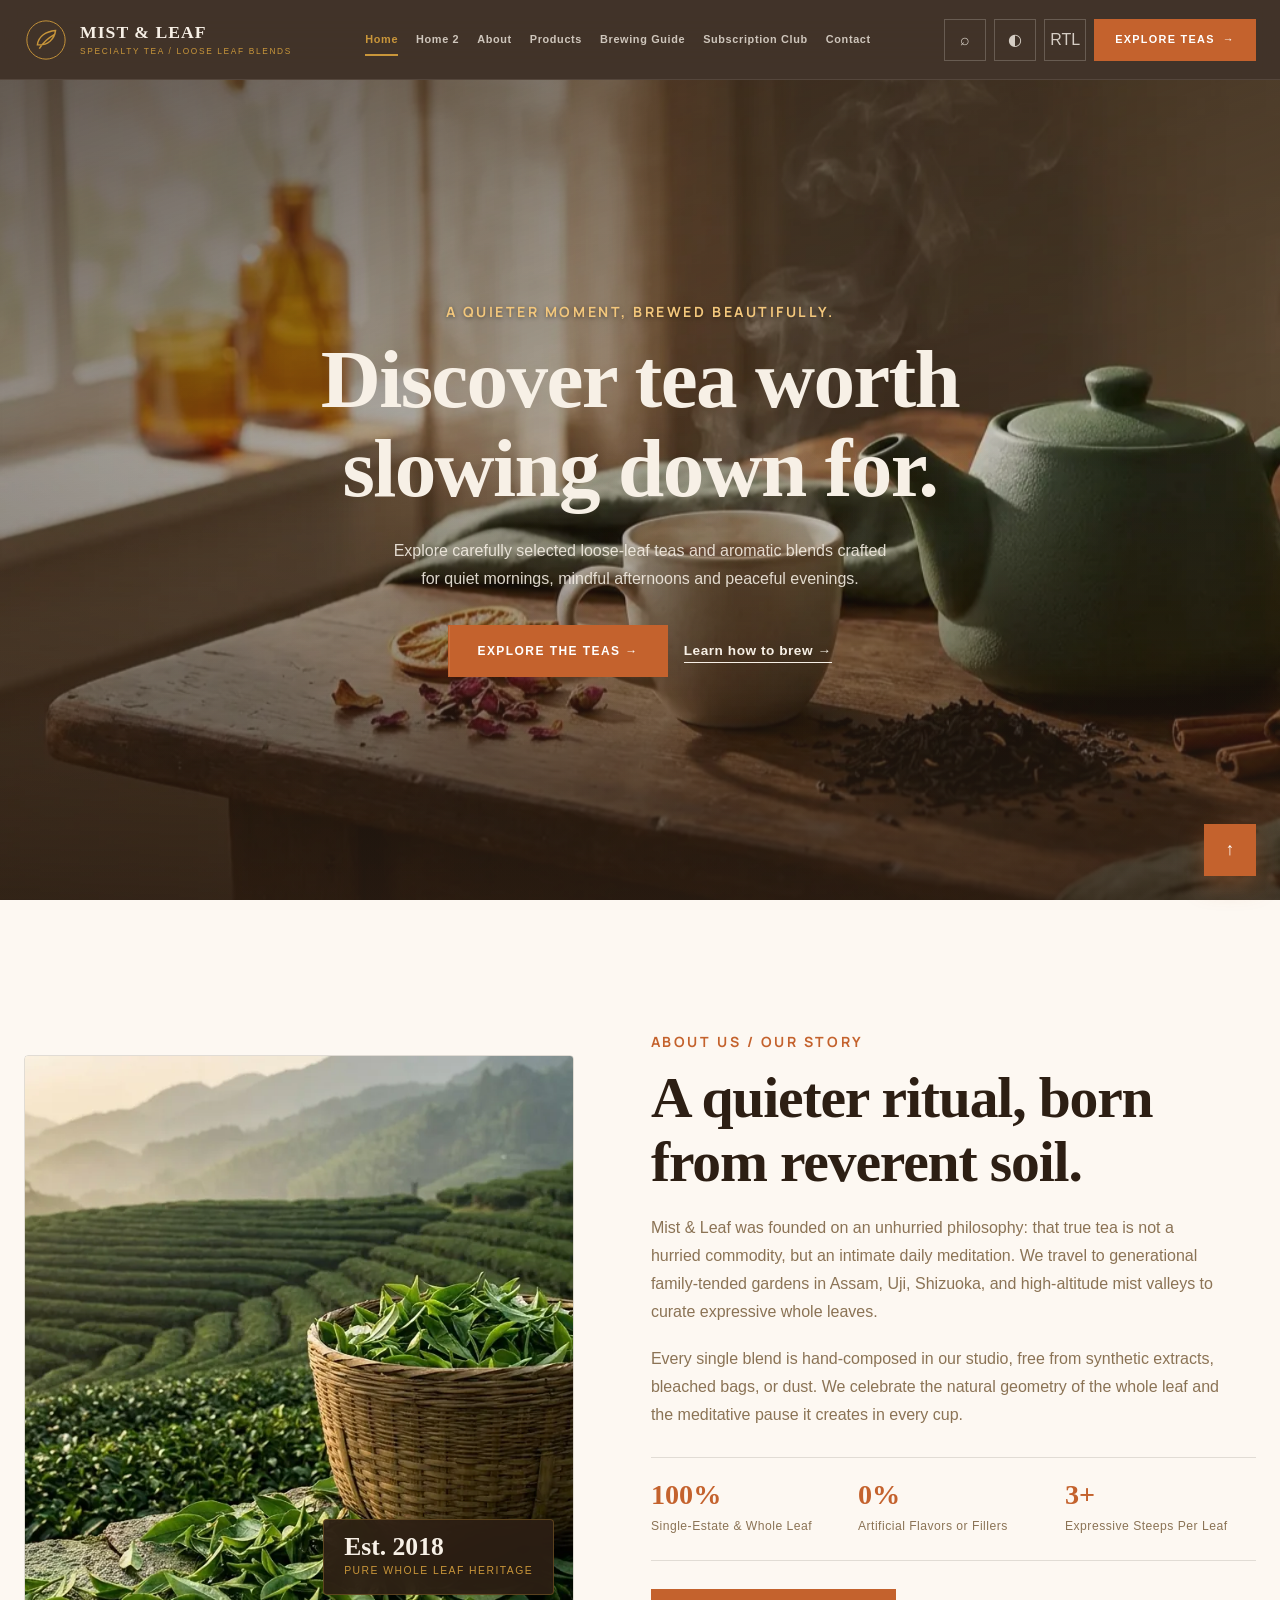
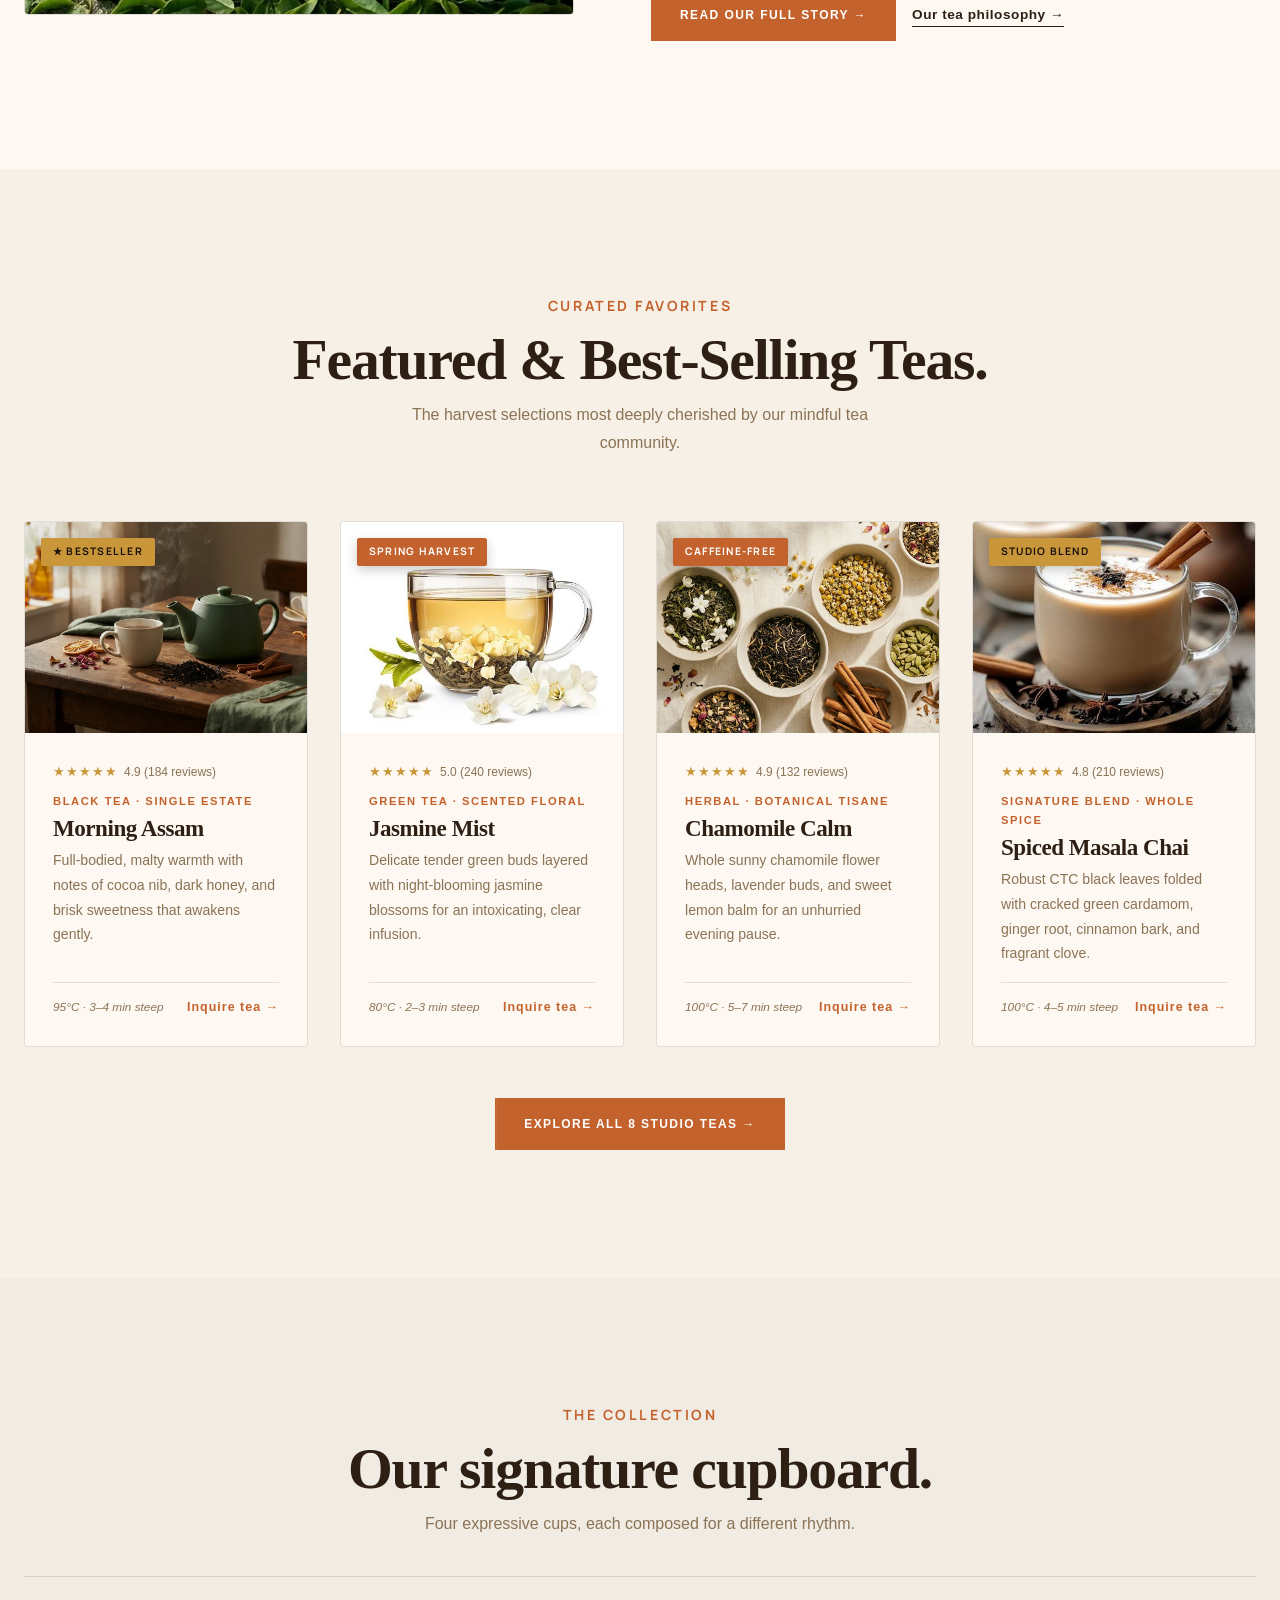
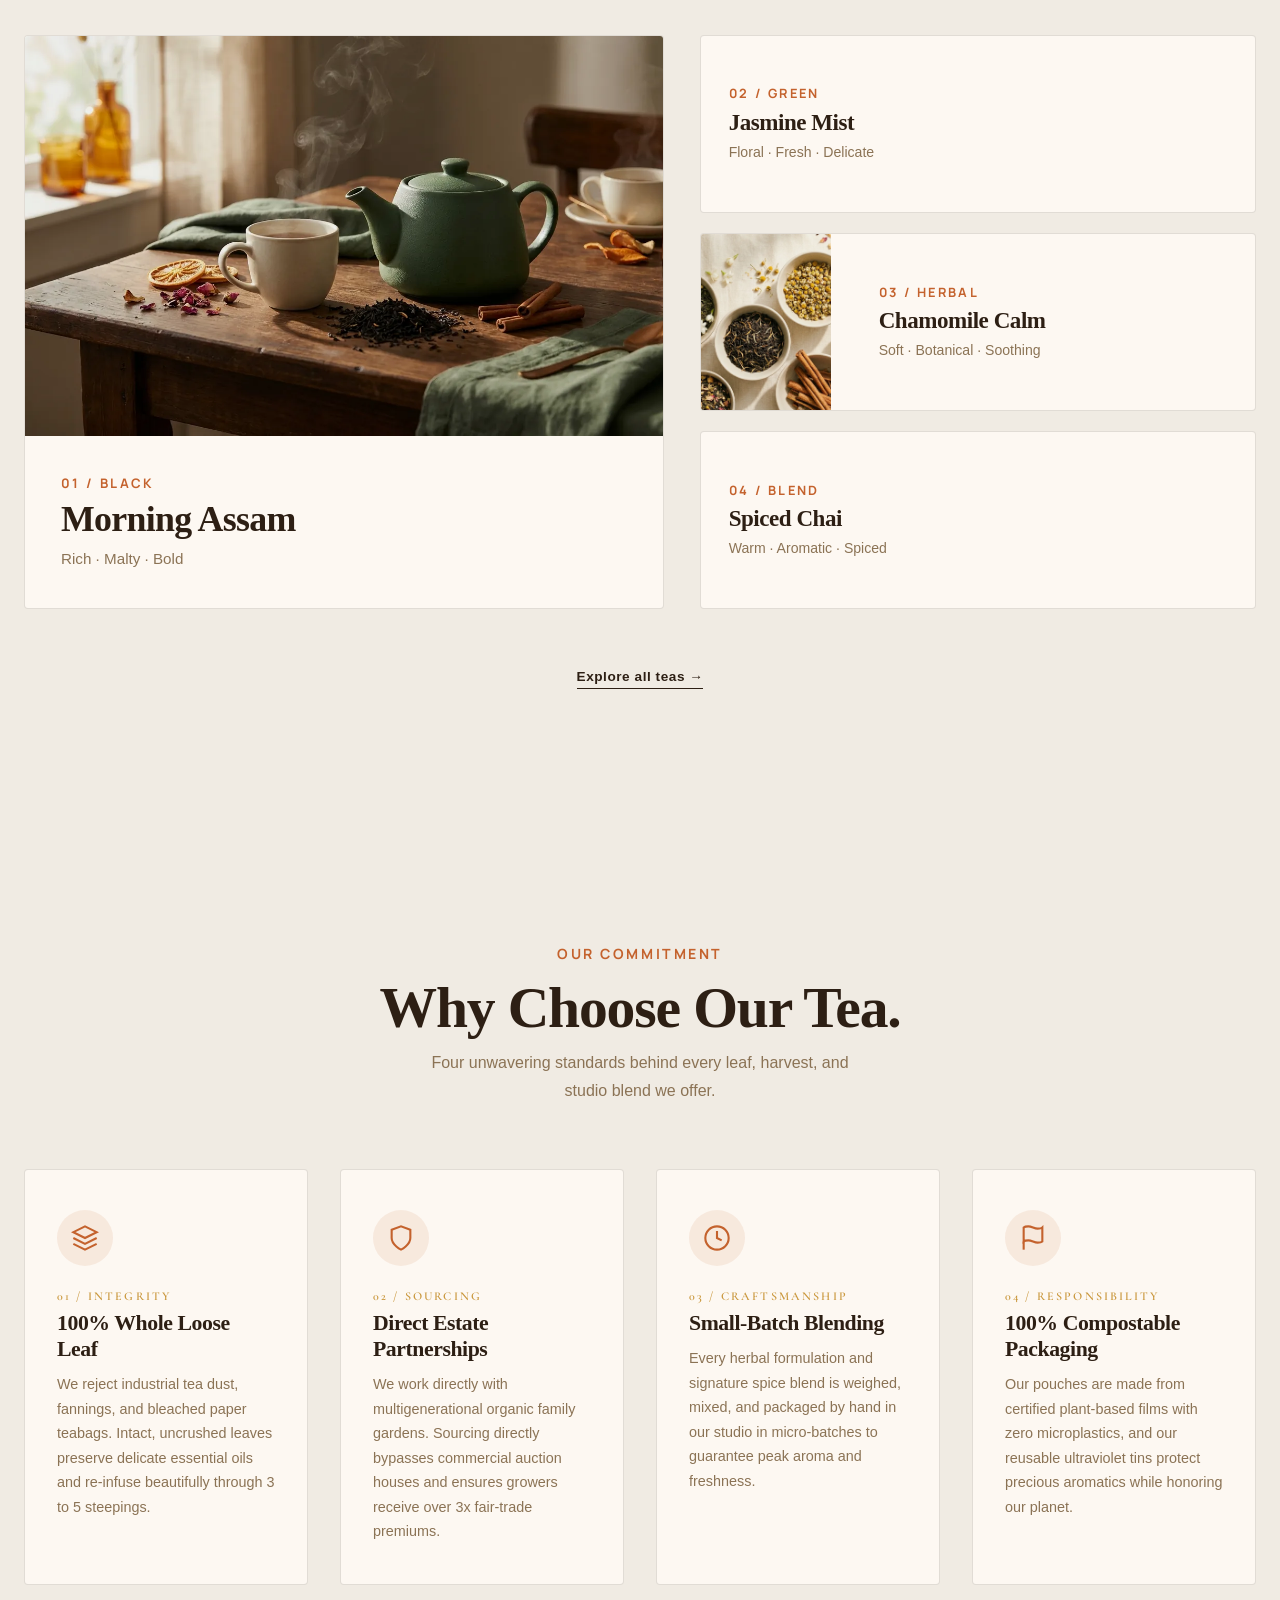
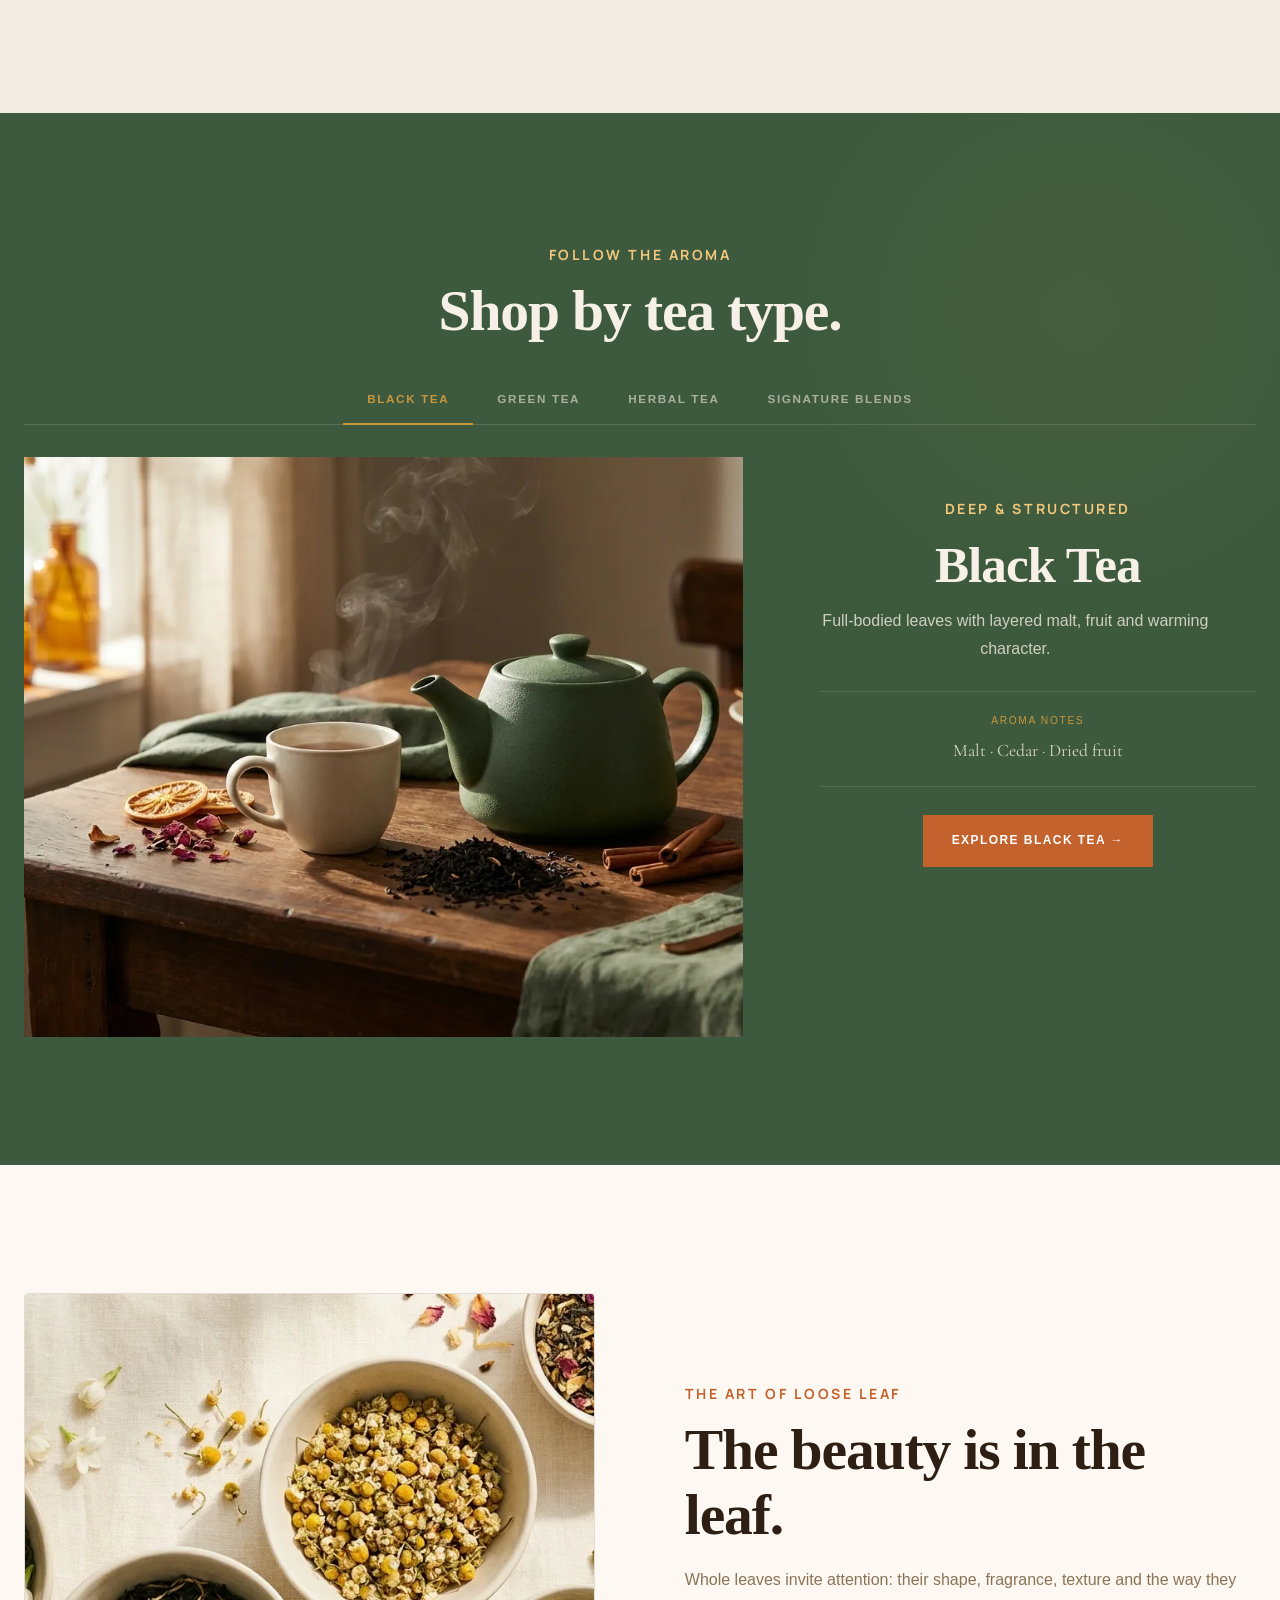
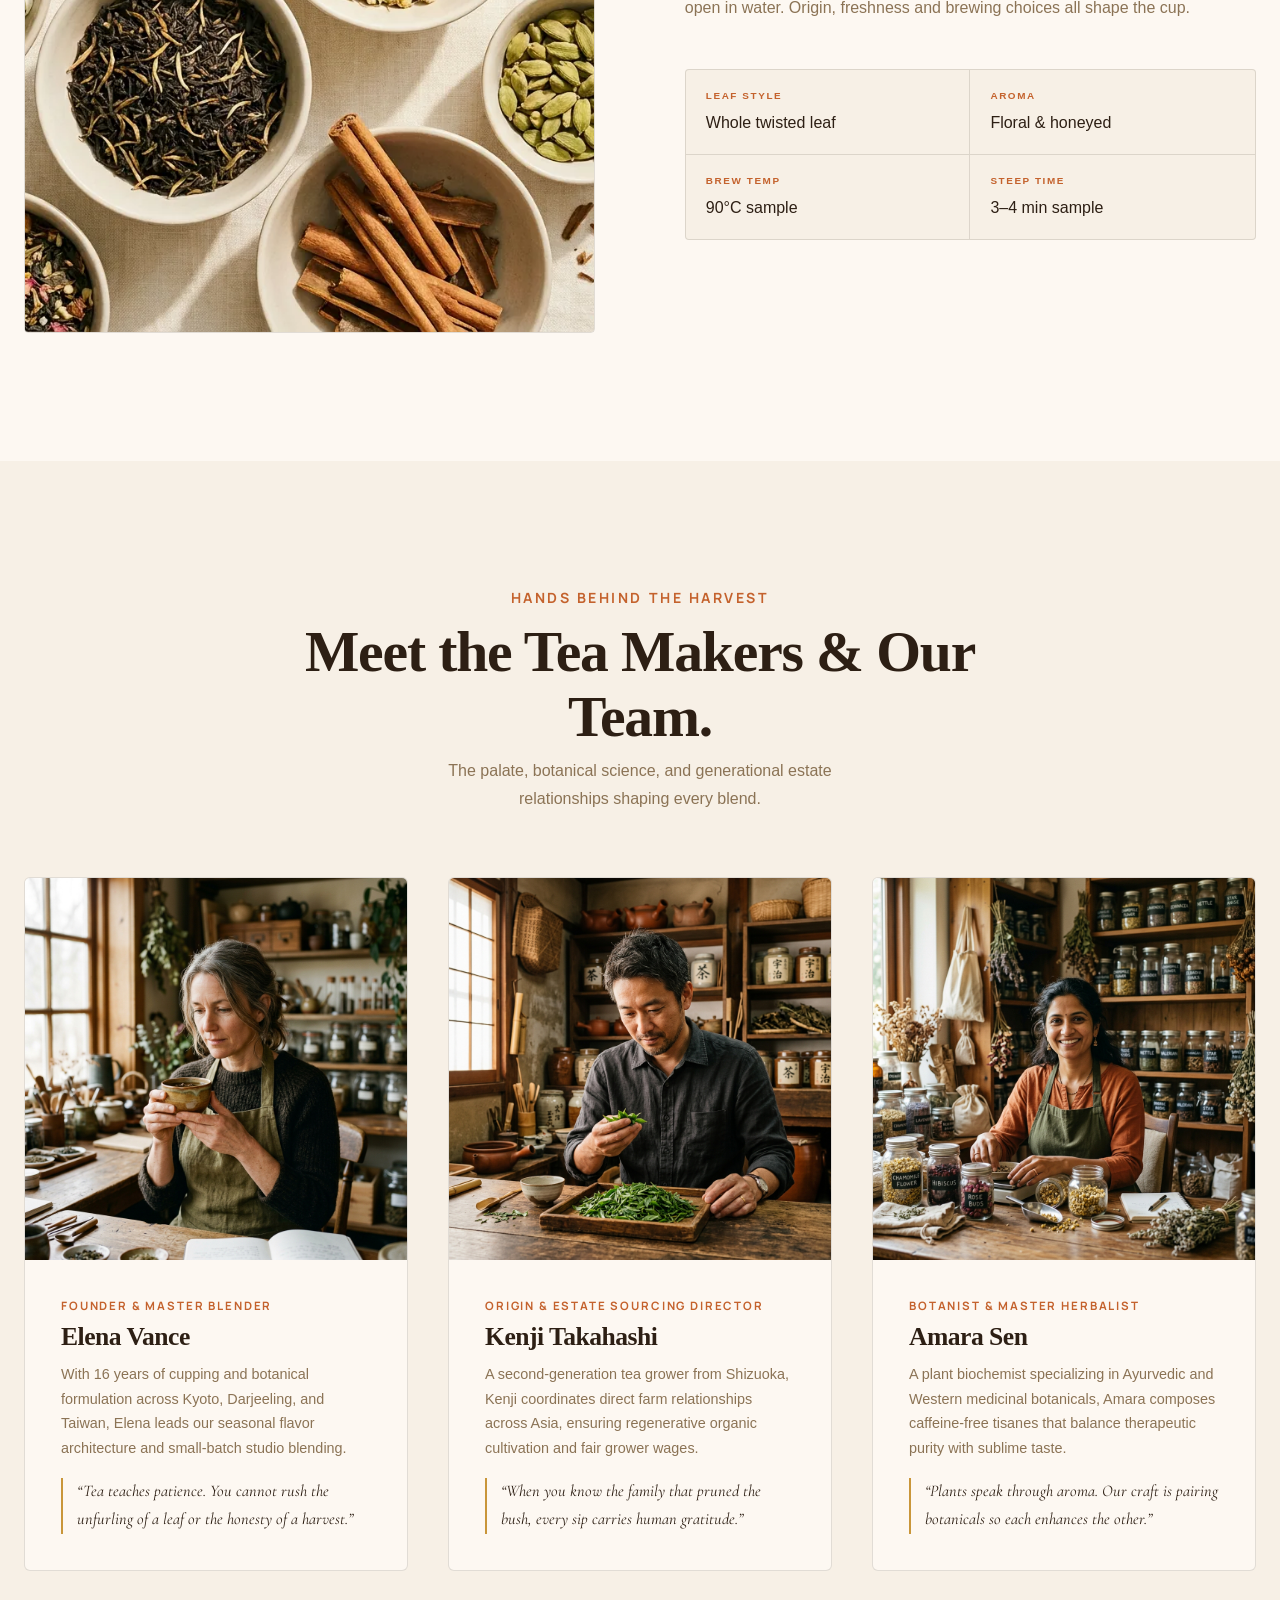
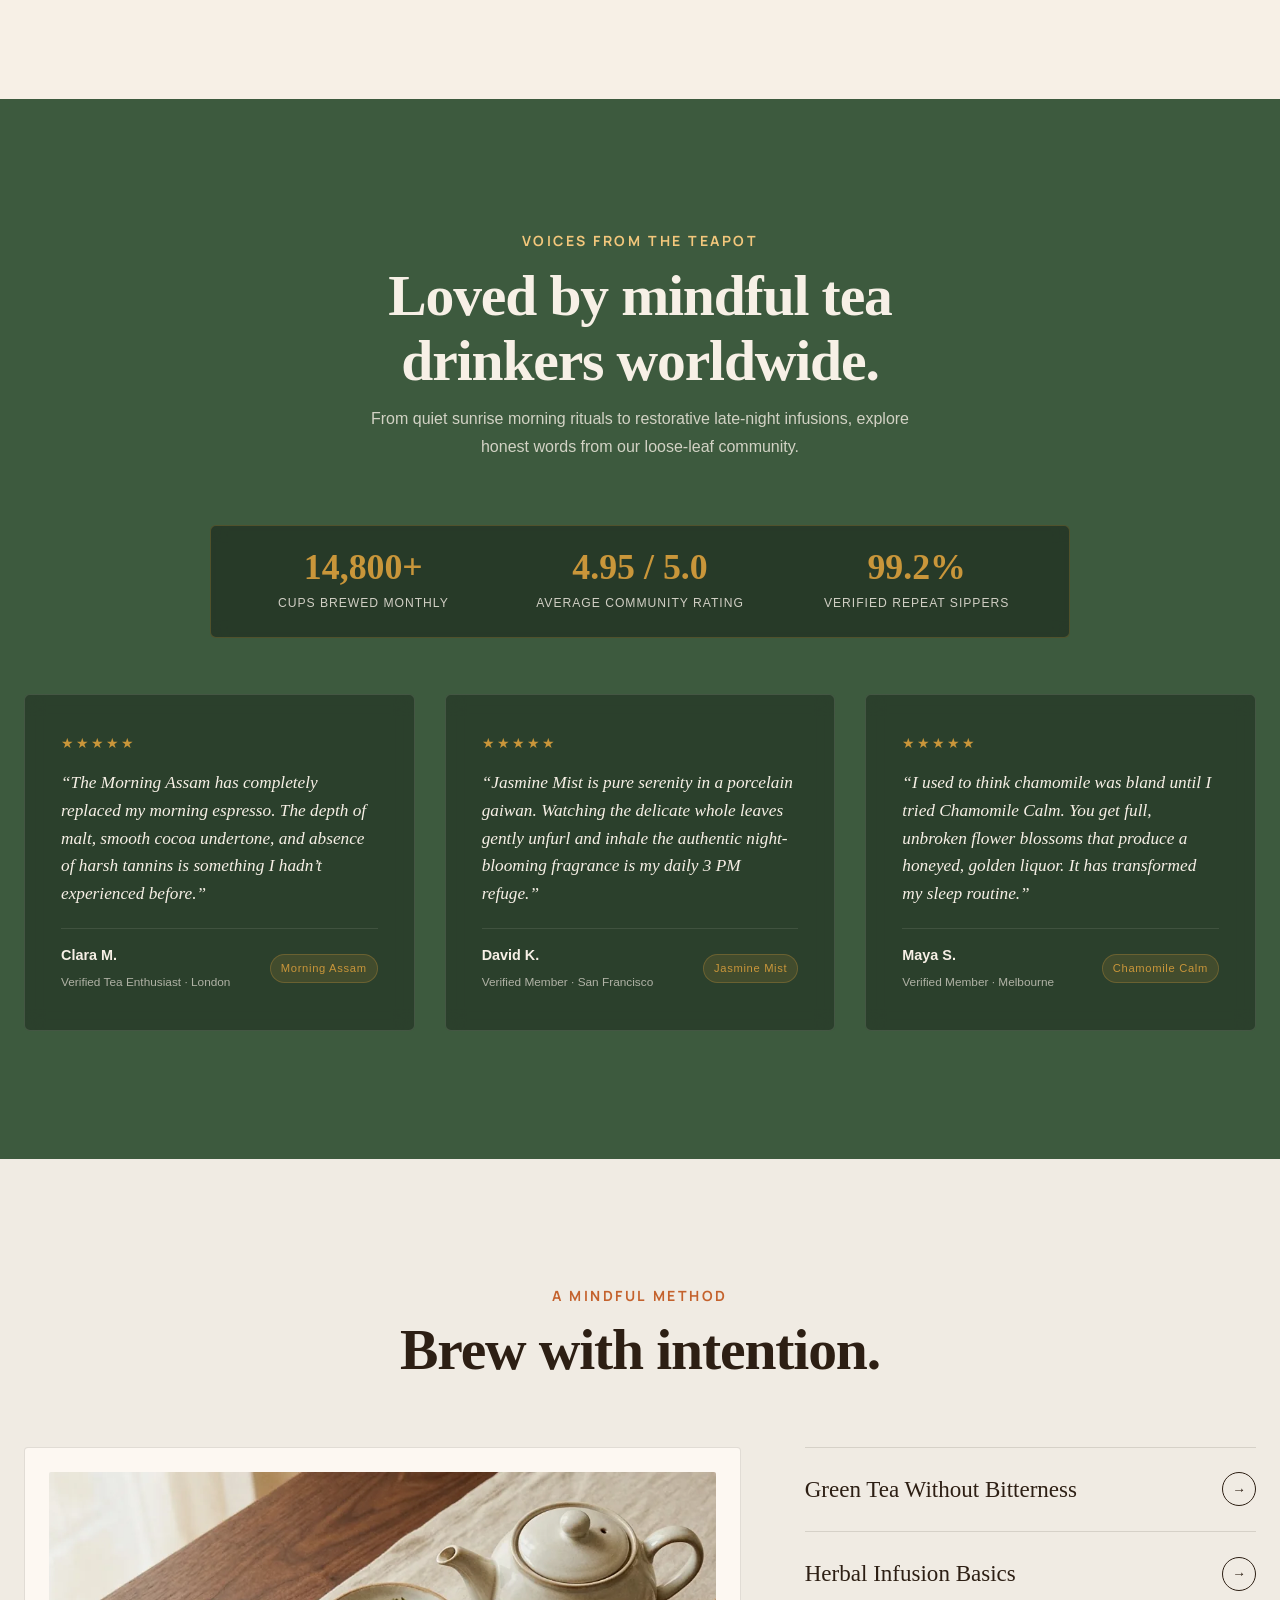
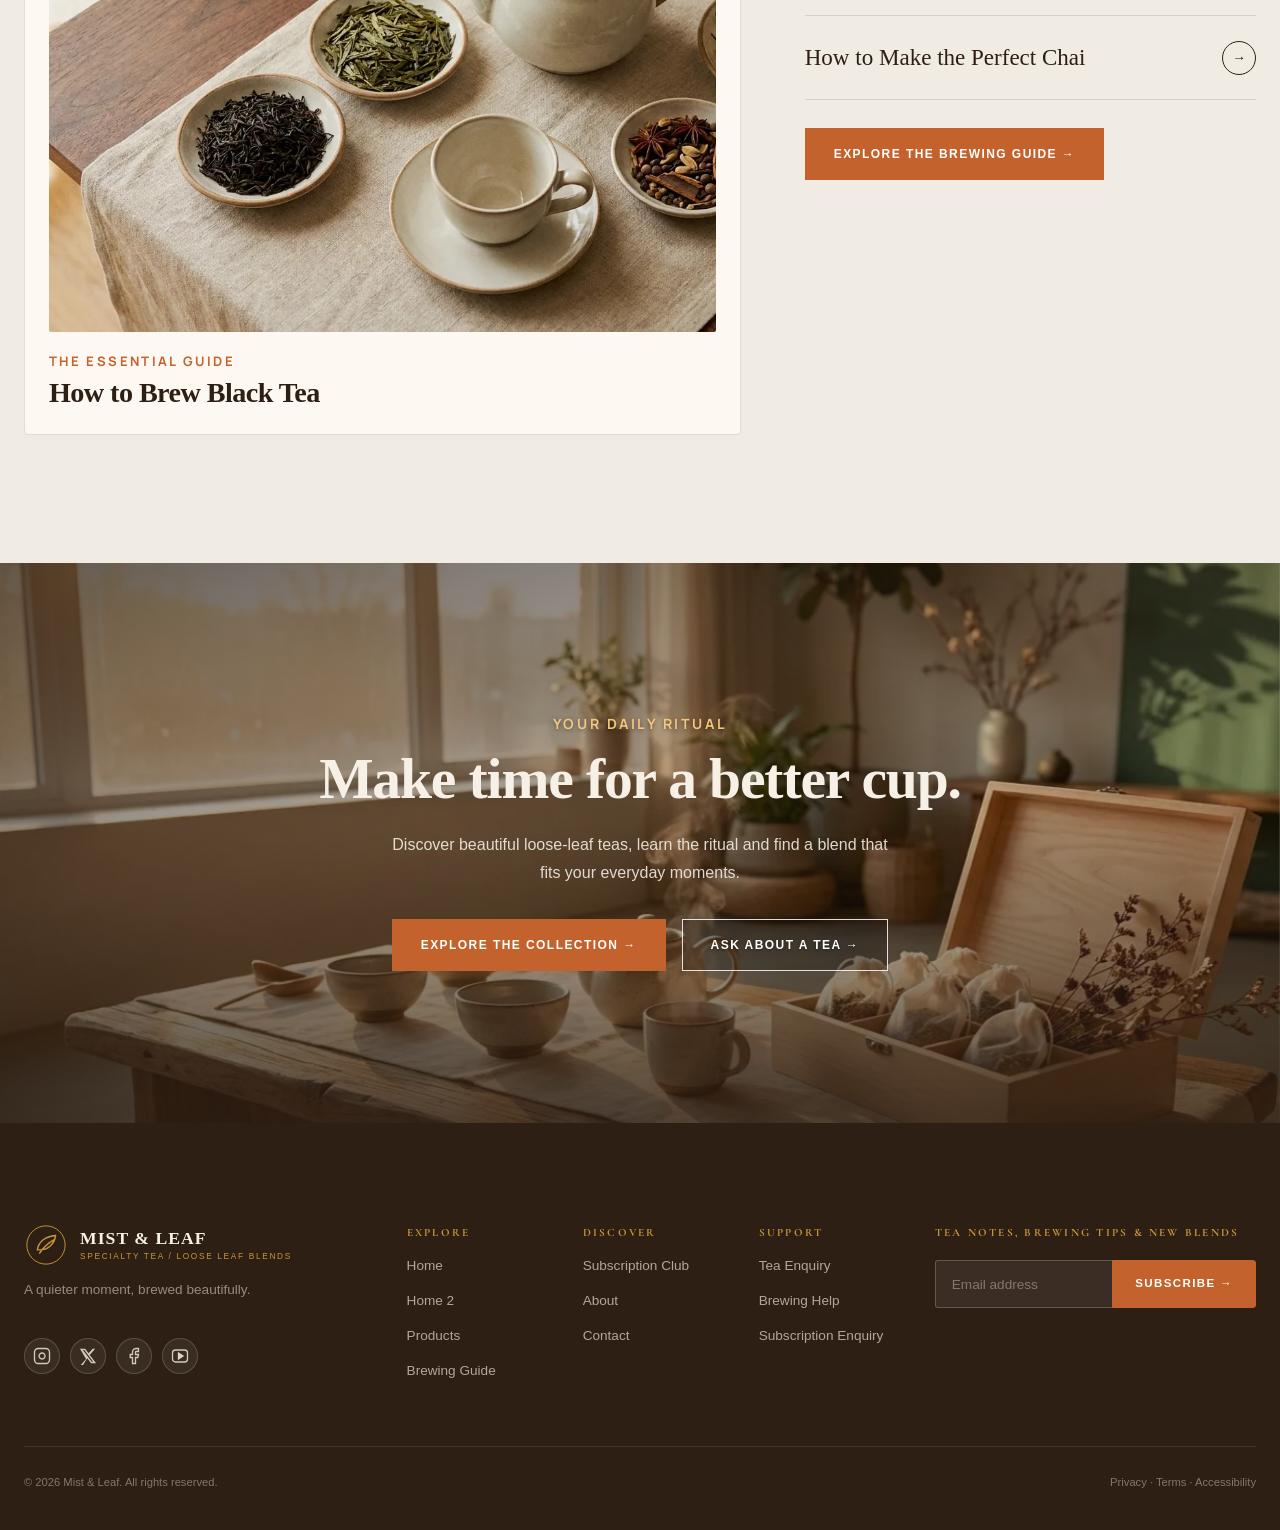
==== commit aecf3007: "Add core sections (About, Best-Sellers, Why Us, Team, Community) and UI enhancements" ====
--- a/index.html
+++ b/index.html
@@ -1 +1 @@
-<!doctype html><html lang="en" dir="ltr"><head><meta charset="utf-8"><meta name="viewport" content="width=device-width,initial-scale=1"><meta name="description" content="Premium loose-leaf teas, botanical blends and beautiful brewing rituals."><meta property="og:title" content="Mist & Leaf | Specialty Tea & Loose Leaf Blends"><meta property="og:description" content="Premium loose-leaf teas, botanical blends and beautiful brewing rituals."><meta property="og:type" content="website"><meta property="og:image" content="assets/images/hero-tea.webp"><title>Mist & Leaf | Specialty Tea & Loose Leaf Blends</title><link rel="preconnect" href="https://fonts.googleapis.com"><link rel="preconnect" href="https://fonts.gstatic.com" crossorigin><link href="https://fonts.googleapis.com/css2?family=Cormorant+Garamond:wght@500;600;700&family=Manrope:wght@400;500;600;700&display=swap" rel="stylesheet"><link rel="icon" type="image/svg+xml" href="assets/images/favicon.svg"><link rel="stylesheet" href="assets/css/style.css"></head><body data-page="index"><a class="skip" href="#main">Skip to content</a><header class="site-header"><div class="container nav-wrap"><a class="brand" href="index.html"><svg viewBox="0 0 46 46" aria-hidden="true"><circle cx="23" cy="23" r="20" fill="none" stroke="currentColor"/><path d="M14 28c11 1 18-6 19-15-10 1-18 6-19 15Zm2 4c4-7 9-11 16-15" fill="none" stroke="currentColor" stroke-width="1.5"/></svg><span><b>MIST & LEAF</b><small>SPECIALTY TEA</small></span></a><nav class="desktop-nav" aria-label="Primary"><a href="index.html" class="active">Home</a><a href="home-2.html" class="">Home 2</a><a href="products.html" class="">Products</a><a href="brewing-guide.html" class="">Brewing Guide</a><a href="subscription.html" class="">Subscription Club</a><a href="about.html" class="">About</a><a href="contact.html" class="">Contact</a></nav><div class="nav-tools"><button class="icon-btn search-open" aria-label="Search">⌕</button><button class="icon-btn theme-toggle" aria-label="Toggle theme">◐</button><button class="icon-btn rtl-toggle" aria-label="Toggle text direction">RTL</button><a class="btn btn-sm" href="products.html">Explore teas <span class="arrow">→</span></a></div><button class="menu-open" aria-expanded="false" aria-controls="mobile-menu" aria-label="Open menu"><svg viewBox="0 0 24 24" width="22" height="22" fill="none" stroke="currentColor" stroke-width="2" stroke-linecap="round" stroke-linejoin="round" aria-hidden="true"><line x1="3" y1="6" x2="21" y2="6"></line><line x1="3" y1="12" x2="21" y2="12"></line><line x1="3" y1="18" x2="21" y2="18"></line></svg></button></div></header><div class="drawer-backdrop"></div><aside id="mobile-menu" class="mobile-drawer" aria-hidden="true"><button class="drawer-close" aria-label="Close menu">×</button><div class="brand"><svg viewBox="0 0 46 46" aria-hidden="true"><circle cx="23" cy="23" r="20" fill="none" stroke="currentColor"/><path d="M14 28c11 1 18-6 19-15-10 1-18 6-19 15Zm2 4c4-7 9-11 16-15" fill="none" stroke="currentColor" stroke-width="1.5"/></svg><span><b>MIST & LEAF</b><small>SPECIALTY TEA</small></span></div><nav><a href="index.html" class="active">Home</a><a href="home-2.html" class="">Home 2</a><a href="products.html" class="">Products</a><a href="brewing-guide.html" class="">Brewing Guide</a><a href="subscription.html" class="">Subscription Club</a><a href="about.html" class="">About</a><a href="contact.html" class="">Contact</a></nav><a class="btn" href="products.html">Explore the teas <span class="arrow">→</span></a><button class="drawer-action search-open"><span class="drawer-icon">⌕</span> Search teas & guides</button><button class="drawer-action theme-toggle"><span class="drawer-icon">◐</span> Light / Dark</button><button class="drawer-action rtl-toggle"><span class="drawer-icon">RTL</span> LTR / RTL</button></aside><main id="main"><section class="hero home-hero"><img class="hero-bg" src="assets/images/hero-tea.webp" alt="Loose leaf tea beside a ceramic teapot in morning light" width="1200" height="800" loading="lazy"><div class="hero-shade"></div><div class="container hero-copy reveal"><span class="eyebrow">A QUIETER MOMENT, BREWED BEAUTIFULLY.</span><h1>Discover tea worth<br>slowing down for.</h1><p>Explore carefully selected loose-leaf teas and aromatic blends crafted for quiet mornings, mindful afternoons and peaceful evenings.</p><div class="actions"><a class="btn" href="products.html">Explore the teas →</a><a class="text-link" href="brewing-guide.html">Learn how to brew →</a></div></div></section><section class="section signature"><div class="container"><header class="section-head reveal"><span class="eyebrow">THE COLLECTION</span><h2>Our signature cupboard.</h2><p>Four expressive cups, each composed for a different rhythm.</p></header><div class="editorial-grid"><article class="feature-tea reveal"><img class="" src="assets/images/assam-tea.webp" alt="Assam black tea and ceramic cup" width="1200" height="800" loading="lazy"><div><span>01 / BLACK</span><h3>Morning Assam</h3><p>Rich · Malty · Bold</p></div></article><div class="tea-stack"><article class="mini-tea reveal"><span>02 / GREEN</span><h3>Jasmine Mist</h3><p>Floral · Fresh · Delicate</p></article><article class="mini-tea image-card reveal"><img class="" src="assets/images/chamomile-tea.webp" alt="Chamomile flowers and herbal tea" width="1200" height="800" loading="lazy"><div><span>03 / HERBAL</span><h3>Chamomile Calm</h3><p>Soft · Botanical · Soothing</p></div></article><article class="mini-tea reveal"><span>04 / BLEND</span><h3>Spiced Chai</h3><p>Warm · Aromatic · Spiced</p></article></div></div><div class="signature-actions"><a class="text-link" href="products.html">Explore all teas →</a></div></div></section><section class="section tea-types dark-section"><div class="container"><span class="eyebrow">FOLLOW THE AROMA</span><h2>Shop by tea type.</h2><div class="type-tabs" role="tablist"><button data-type="black" class="active">Black Tea</button><button data-type="green">Green Tea</button><button data-type="herbal">Herbal Tea</button><button data-type="blend">Signature Blends</button></div><div class="type-display reveal"><img id="type-image" src="assets/images/black-tea.webp" alt="Black loose leaf tea" width="1000" height="650"><div><span id="type-kicker" class="eyebrow">DEEP & STRUCTURED</span><h3 id="type-title">Black Tea</h3><p id="type-desc">Full-bodied leaves with layered malt, fruit and warming character.</p><dl><dt>AROMA NOTES</dt><dd id="type-notes">Malt · Cedar · Dried fruit</dd></dl><a id="type-link" class="btn" href="products.html#catalogue">Explore black tea →</a></div></div></div></section><section class="section split loose-leaf"><div class="container split-grid"><div class="image-frame reveal"><img class="" src="assets/images/loose-leaf.webp" alt="Loose leaf tea measured beside elegant teaware" width="1200" height="800" loading="lazy"></div><div class="copy reveal"><span class="eyebrow">THE ART OF LOOSE LEAF</span><h2>The beauty is in the leaf.</h2><p>Whole leaves invite attention: their shape, fragrance, texture and the way they open in water. Origin, freshness and brewing choices all shape the cup.</p><div class="specs"><span><b>LEAF STYLE</b>Whole twisted leaf</span><span><b>AROMA</b>Floral & honeyed</span><span><b>BREW TEMP</b>90°C sample</span><span><b>STEEP TIME</b>3–4 min sample</span></div></div></div></section><section class="section guide-preview"><div class="container"><header class="section-head"><span class="eyebrow">A MINDFUL METHOD</span><h2>Brew with intention.</h2></header><div class="magazine"><article class="mag-main reveal"><img class="" src="assets/images/brewing-guide.webp" alt="Tea leaves and teaware prepared for brewing" width="1200" height="800" loading="lazy"><span>THE ESSENTIAL GUIDE</span><h3>How to Brew Black Tea</h3></article><div class="mag-list"><a href="brewing-guide.html">Green Tea Without Bitterness <span>→</span></a><a href="brewing-guide.html">Herbal Infusion Basics <span>→</span></a><a href="brewing-guide.html">How to Make the Perfect Chai <span>→</span></a><a class="btn" href="brewing-guide.html">Explore the brewing guide →</a></div></div></div></section><section class="final-cta"><img class="cta-bg" src="assets/images/tea-ritual.webp" alt="A calm golden-hour tea ritual" width="1200" height="800" loading="lazy"><div class="hero-shade"></div><div class="container reveal"><span class="eyebrow">YOUR DAILY RITUAL</span><h2>Make time for a better cup.</h2><p>Discover beautiful loose-leaf teas, learn the ritual and find a blend that fits your everyday moments.</p><div class="actions"><a class="btn" href="products.html">Explore the collection →</a><button class="ghost-btn light" data-enquiry="Tea Recommendation">Ask about a tea →</button></div></div></section></main><footer class="footer"><div class="container footer-grid"><div><div class="brand"><svg viewBox="0 0 46 46" aria-hidden="true"><circle cx="23" cy="23" r="20" fill="none" stroke="currentColor"/><path d="M14 28c11 1 18-6 19-15-10 1-18 6-19 15Zm2 4c4-7 9-11 16-15" fill="none" stroke="currentColor" stroke-width="1.5"/></svg><span><b>MIST & LEAF</b><small>SPECIALTY TEA / LOOSE LEAF BLENDS</small></span></div><p>A quieter moment, brewed beautifully.</p><div class="social-icons"><a href="#" class="social-icon" aria-label="Instagram"><svg viewBox="0 0 24 24" width="18" height="18" fill="none" stroke="currentColor" stroke-width="1.8"><rect x="2" y="2" width="20" height="20" rx="5" ry="5"/><path d="M16 11.37A4 4 0 1 1 12.63 8 4 4 0 0 1 16 11.37z"/><line x1="17.5" y1="6.5" x2="17.51" y2="6.5"/></svg></a><a href="#" class="social-icon" aria-label="X"><svg viewBox="0 0 24 24" width="16" height="16" fill="currentColor"><path d="M18.244 2.25h3.308l-7.227 8.26 8.502 11.24H16.17l-5.214-6.817L4.99 24.75H1.68l7.73-8.835L1.254 2.25H8.08l4.713 6.231zm-1.161 17.52h1.833L7.084 4.126H5.117z"/></svg></a><a href="#" class="social-icon" aria-label="Facebook"><svg viewBox="0 0 24 24" width="18" height="18" fill="none" stroke="currentColor" stroke-width="1.8"><path d="M18 2h-3a5 5 0 0 0-5 5v3H7v4h3v8h4v-8h3l1-4h-4V7a1 1 0 0 1 1-1h3z"/></svg></a><a href="#" class="social-icon" aria-label="YouTube"><svg viewBox="0 0 24 24" width="18" height="18" fill="none" stroke="currentColor" stroke-width="1.8"><rect x="2" y="4" width="20" height="16" rx="4" ry="4"/><polygon points="10 8 16 12 10 16 10 8" fill="currentColor"/></svg></a></div></div><div><b>EXPLORE</b><a href="index.html">Home</a><a href="home-2.html">Home 2</a><a href="products.html">Products</a><a href="brewing-guide.html">Brewing Guide</a></div><div><b>DISCOVER</b><a href="subscription.html">Subscription Club</a><a href="about.html">About</a><a href="contact.html">Contact</a></div><div><b>SUPPORT</b><button data-enquiry="Tea Recommendation">Tea Enquiry</button><button data-enquiry="Brewing Help">Brewing Help</button><button data-enquiry="Subscription Enquiry">Subscription Enquiry</button></div><div class="newsletter"><b>TEA NOTES, BREWING TIPS & NEW BLENDS</b><form class="newsletter-form"><label class="sr-only" for="newsletter">Email address</label><input id="newsletter" type="email" required placeholder="Email address"><button class="btn">Subscribe →</button></form><small class="form-note"></small></div></div><div class="container footer-bottom"><span>© 2026 Mist & Leaf. All rights reserved.</span><span>Privacy · Terms · Accessibility</span></div></footer><div class="modal" id="search-modal" role="dialog" aria-modal="true" aria-labelledby="search-title"><div class="modal-panel search-panel"><button class="modal-close" aria-label="Close">×</button><span class="eyebrow">DISCOVER</span><h2 id="search-title">Search Mist & Leaf</h2><label for="site-search">Products, categories, guides and the club</label><input id="site-search" type="search" placeholder="Try “jasmine” or “brewing”" autocomplete="off"><div id="search-results" class="search-results"></div></div></div><div class="modal" id="product-modal" role="dialog" aria-modal="true" aria-labelledby="product-title"><div class="modal-panel product-modal-panel"><button class="modal-close" aria-label="Close">×</button><div id="product-detail"></div></div></div><div class="modal" id="enquiry-modal" role="dialog" aria-modal="true" aria-labelledby="enquiry-title"><div class="modal-panel enquiry-panel"><button class="modal-close" aria-label="Close">×</button><div class="form-head"><span class="eyebrow">A CONVERSATION OVER TEA</span><h2 id="enquiry-title">LET'S TALK TEA</h2></div><form id="enquiry-form" novalidate><div class="form-grid"><label>Full Name *<input name="name" required><small class="error"></small></label><label>Email *<input name="email" type="email" required><small class="error"></small></label><label>Phone<input name="phone" type="tel"><small class="error"></small></label><label>Enquiry Type *<select name="type" required><option value="">Choose one</option><option>Product Question</option><option>Tea Recommendation</option><option>Brewing Help</option><option>Subscription Enquiry</option><option>General Enquiry</option></select><small class="error"></small></label><label>Tea / Blend<input name="tea"></label><label>Preferred Tea Type<select name="preferred"><option>Mixed</option><option>Black</option><option>Green</option><option>Herbal</option><option>Blend</option></select></label><label>Flavor Preference<select name="flavor"><option>No Preference</option><option>Floral</option><option>Citrus</option><option>Spiced</option><option>Earthy</option><option>Fresh</option><option>Sweet</option></select></label><label class="full">Message *<textarea name="message" required rows="4"></textarea><small class="error"></small></label></div><div class="form-actions"><button class="btn" type="submit">Send enquiry →</button></div></form><div id="enquiry-success" class="success" hidden><h3>ENQUIRY RECEIVED</h3><p>Thanks — your enquiry has been prepared for the Mist & Leaf team.</p><button class="btn modal-close">Close</button></div></div></div><button class="back-top" aria-label="Back to top">↑</button><script src="assets/js/main.js" defer></script></body></html>+<!doctype html><html lang="en" dir="ltr"><head><meta charset="utf-8"><meta name="viewport" content="width=device-width,initial-scale=1"><meta name="description" content="Premium loose-leaf teas, botanical blends and beautiful brewing rituals."><meta property="og:title" content="Mist & Leaf | Specialty Tea & Loose Leaf Blends"><meta property="og:description" content="Premium loose-leaf teas, botanical blends and beautiful brewing rituals."><meta property="og:type" content="website"><meta property="og:image" content="assets/images/hero-tea.webp"><title>Mist & Leaf | Specialty Tea & Loose Leaf Blends</title><link rel="preconnect" href="https://fonts.googleapis.com"><link rel="preconnect" href="https://fonts.gstatic.com" crossorigin><link href="https://fonts.googleapis.com/css2?family=Cormorant+Garamond:wght@500;600;700&family=Manrope:wght@400;500;600;700&display=swap" rel="stylesheet"><link rel="icon" type="image/svg+xml" href="assets/images/favicon.svg"><link rel="stylesheet" href="assets/css/style.css"></head><body data-page="index"><a class="skip" href="#main">Skip to content</a><header class="site-header"><div class="container nav-wrap"><a class="brand" href="index.html"><svg viewBox="0 0 46 46" aria-hidden="true"><circle cx="23" cy="23" r="20" fill="none" stroke="currentColor"/><path d="M14 28c11 1 18-6 19-15-10 1-18 6-19 15Zm2 4c4-7 9-11 16-15" fill="none" stroke="currentColor" stroke-width="1.5"/></svg><span><b>MIST & LEAF</b><small>SPECIALTY TEA / LOOSE LEAF BLENDS</small></span></a><nav class="desktop-nav" aria-label="Primary"><a href="index.html" class="active">Home</a><a href="home-2.html" class="">Home 2</a><a href="about.html" class="">About</a><a href="products.html" class="">Products</a><a href="brewing-guide.html" class="">Brewing Guide</a><a href="subscription.html" class="">Subscription Club</a><a href="contact.html" class="">Contact</a></nav><div class="nav-tools"><button class="icon-btn search-open" aria-label="Search">⌕</button><button class="icon-btn theme-toggle" aria-label="Toggle theme">◐</button><button class="icon-btn rtl-toggle" aria-label="Toggle text direction">RTL</button><a class="btn btn-sm" href="products.html">Explore teas <span class="arrow">→</span></a></div><button class="menu-open" aria-expanded="false" aria-controls="mobile-menu" aria-label="Open menu"><svg viewBox="0 0 24 24" width="22" height="22" fill="none" stroke="currentColor" stroke-width="2" stroke-linecap="round" stroke-linejoin="round" aria-hidden="true"><line x1="3" y1="6" x2="21" y2="6"></line><line x1="3" y1="12" x2="21" y2="12"></line><line x1="3" y1="18" x2="21" y2="18"></line></svg></button></div></header><div class="drawer-backdrop"></div><aside id="mobile-menu" class="mobile-drawer" aria-hidden="true"><button class="drawer-close" aria-label="Close menu">×</button><div class="brand"><svg viewBox="0 0 46 46" aria-hidden="true"><circle cx="23" cy="23" r="20" fill="none" stroke="currentColor"/><path d="M14 28c11 1 18-6 19-15-10 1-18 6-19 15Zm2 4c4-7 9-11 16-15" fill="none" stroke="currentColor" stroke-width="1.5"/></svg><span><b>MIST & LEAF</b><small>SPECIALTY TEA / LOOSE LEAF BLENDS</small></span></div><nav><a href="index.html" class="active">Home</a><a href="home-2.html" class="">Home 2</a><a href="about.html" class="">About</a><a href="products.html" class="">Products</a><a href="brewing-guide.html" class="">Brewing Guide</a><a href="subscription.html" class="">Subscription Club</a><a href="contact.html" class="">Contact</a></nav><a class="btn" href="products.html">Explore the teas <span class="arrow">→</span></a><button class="drawer-action search-open"><span class="drawer-icon">⌕</span> Search teas & guides</button><button class="drawer-action theme-toggle"><span class="drawer-icon">◐</span> Light / Dark</button><button class="drawer-action rtl-toggle"><span class="drawer-icon">RTL</span> LTR / RTL</button></aside><main id="main"><section class="hero home-hero"><img class="hero-bg" src="assets/images/hero-tea.webp" alt="Loose leaf tea beside a ceramic teapot in morning light" width="1200" height="800" loading="lazy"><div class="hero-shade"></div><div class="container hero-copy reveal"><span class="eyebrow">A QUIETER MOMENT, BREWED BEAUTIFULLY.</span><h1>Discover tea worth<br>slowing down for.</h1><p>Explore carefully selected loose-leaf teas and aromatic blends crafted for quiet mornings, mindful afternoons and peaceful evenings.</p><div class="actions"><a class="btn" href="products.html">Explore the teas →</a><a class="text-link" href="brewing-guide.html">Learn how to brew →</a></div></div></section><section class="section home-story" id="our-story"><div class="container split-grid story-grid"><div class="story-image-wrap reveal"><img src="assets/images/about-tea.webp" alt="Artisan loose leaf tea garden and studio craftsmanship" width="1200" height="800" loading="lazy"><div class="story-badge-float"><b>Est. 2018</b><span>Pure Whole Leaf Heritage</span></div></div><div class="story-copy reveal"><span class="eyebrow">ABOUT US / OUR STORY</span><h2>A quieter ritual, born from reverent soil.</h2><p>Mist & Leaf was founded on an unhurried philosophy: that true tea is not a hurried commodity, but an intimate daily meditation. We travel to generational family-tended gardens in Assam, Uji, Shizuoka, and high-altitude mist valleys to curate expressive whole leaves.</p><p>Every single blend is hand-composed in our studio, free from synthetic extracts, bleached bags, or dust. We celebrate the natural geometry of the whole leaf and the meditative pause it creates in every cup.</p><div class="story-stats"><div class="story-stat-item"><b>100%</b><span>Single-Estate & Whole Leaf</span></div><div class="story-stat-item"><b>0%</b><span>Artificial Flavors or Fillers</span></div><div class="story-stat-item"><b>3+</b><span>Expressive Steeps Per Leaf</span></div></div><div class="actions"><a class="btn" href="about.html">Read our full story →</a><a class="text-link" href="#why-choose">Our tea philosophy →</a></div></div></div></section><section class="section bestsellers" id="bestsellers"><div class="container"><header class="section-head reveal"><span class="eyebrow">CURATED FAVORITES</span><h2>Featured & Best-Selling Teas.</h2><p>The harvest selections most deeply cherished by our mindful tea community.</p></header><div class="bestseller-grid"><article class="bestseller-card reveal"><div class="bestseller-img-wrap"><img src="assets/images/assam-tea.webp" alt="Morning Assam Loose Leaf Black Tea" width="600" height="450" loading="lazy"><span class="bestseller-tag gold">★ Bestseller</span></div><div class="bestseller-content"><div class="bestseller-rating"><span class="rating-stars">★★★★★</span><span class="rating-count">4.9 (184 reviews)</span></div><span class="bestseller-origin">Black Tea · Single Estate</span><h3>Morning Assam</h3><p>Full-bodied, malty warmth with notes of cocoa nib, dark honey, and brisk sweetness that awakens gently.</p><div class="bestseller-footer"><span class="bestseller-notes">95°C · 3–4 min steep</span><button class="bestseller-btn" data-enquiry="Product Question" data-tea="Morning Assam">Inquire tea →</button></div></div></article><article class="bestseller-card reveal"><div class="bestseller-img-wrap"><img src="assets/images/jasmine-tea.webp" alt="Jasmine Mist Green Tea" width="600" height="450" loading="lazy"><span class="bestseller-tag">Spring Harvest</span></div><div class="bestseller-content"><div class="bestseller-rating"><span class="rating-stars">★★★★★</span><span class="rating-count">5.0 (240 reviews)</span></div><span class="bestseller-origin">Green Tea · Scented Floral</span><h3>Jasmine Mist</h3><p>Delicate tender green buds layered with night-blooming jasmine blossoms for an intoxicating, clear infusion.</p><div class="bestseller-footer"><span class="bestseller-notes">80°C · 2–3 min steep</span><button class="bestseller-btn" data-enquiry="Product Question" data-tea="Jasmine Mist">Inquire tea →</button></div></div></article><article class="bestseller-card reveal"><div class="bestseller-img-wrap"><img src="assets/images/chamomile-tea.webp" alt="Chamomile Calm Herbal Botanical" width="600" height="450" loading="lazy"><span class="bestseller-tag">Caffeine-Free</span></div><div class="bestseller-content"><div class="bestseller-rating"><span class="rating-stars">★★★★★</span><span class="rating-count">4.9 (132 reviews)</span></div><span class="bestseller-origin">Herbal · Botanical Tisane</span><h3>Chamomile Calm</h3><p>Whole sunny chamomile flower heads, lavender buds, and sweet lemon balm for an unhurried evening pause.</p><div class="bestseller-footer"><span class="bestseller-notes">100°C · 5–7 min steep</span><button class="bestseller-btn" data-enquiry="Product Question" data-tea="Chamomile Calm">Inquire tea →</button></div></div></article><article class="bestseller-card reveal"><div class="bestseller-img-wrap"><img src="assets/images/chai-tea.webp" alt="Spiced Masala Chai Loose Leaf" width="600" height="450" loading="lazy"><span class="bestseller-tag gold">Studio Blend</span></div><div class="bestseller-content"><div class="bestseller-rating"><span class="rating-stars">★★★★★</span><span class="rating-count">4.8 (210 reviews)</span></div><span class="bestseller-origin">Signature Blend · Whole Spice</span><h3>Spiced Masala Chai</h3><p>Robust CTC black leaves folded with cracked green cardamom, ginger root, cinnamon bark, and fragrant clove.</p><div class="bestseller-footer"><span class="bestseller-notes">100°C · 4–5 min steep</span><button class="bestseller-btn" data-enquiry="Product Question" data-tea="Spiced Masala Chai">Inquire tea →</button></div></div></article></div><div style="text-align:center;margin-block-start:clamp(32px,4vw,56px)"><a class="btn" href="products.html">Explore all 8 studio teas →</a></div></div></section><section class="section signature"><div class="container"><header class="section-head reveal"><span class="eyebrow">THE COLLECTION</span><h2>Our signature cupboard.</h2><p>Four expressive cups, each composed for a different rhythm.</p></header><div class="editorial-grid"><article class="feature-tea reveal"><img class="" src="assets/images/assam-tea.webp" alt="Assam black tea and ceramic cup" width="1200" height="800" loading="lazy"><div><span>01 / BLACK</span><h3>Morning Assam</h3><p>Rich · Malty · Bold</p></div></article><div class="tea-stack"><article class="mini-tea reveal"><span>02 / GREEN</span><h3>Jasmine Mist</h3><p>Floral · Fresh · Delicate</p></article><article class="mini-tea image-card reveal"><img class="" src="assets/images/chamomile-tea.webp" alt="Chamomile flowers and herbal tea" width="1200" height="800" loading="lazy"><div><span>03 / HERBAL</span><h3>Chamomile Calm</h3><p>Soft · Botanical · Soothing</p></div></article><article class="mini-tea reveal"><span>04 / BLEND</span><h3>Spiced Chai</h3><p>Warm · Aromatic · Spiced</p></article></div></div><div class="signature-actions"><a class="text-link" href="products.html">Explore all teas →</a></div></div></section><section class="section why-us" id="why-choose"><div class="container"><header class="section-head reveal"><span class="eyebrow">OUR COMMITMENT</span><h2>Why Choose Our Tea.</h2><p>Four unwavering standards behind every leaf, harvest, and studio blend we offer.</p></header><div class="why-grid"><article class="why-card reveal"><div class="why-icon-box"><svg viewBox="0 0 24 24" fill="none" stroke="currentColor" stroke-width="1.8"><path d="M12 2L2 7l10 5 10-5-10-5zM2 17l10 5 10-5M2 12l10 5 10-5"/></svg></div><span class="why-num">01 / INTEGRITY</span><h3>100% Whole Loose Leaf</h3><p>We reject industrial tea dust, fannings, and bleached paper teabags. Intact, uncrushed leaves preserve delicate essential oils and re-infuse beautifully through 3 to 5 steepings.</p></article><article class="why-card reveal"><div class="why-icon-box"><svg viewBox="0 0 24 24" fill="none" stroke="currentColor" stroke-width="1.8"><path d="M12 22s8-4 8-10V5l-8-3-8 3v7c0 6 8 10 8 10z"/></svg></div><span class="why-num">02 / SOURCING</span><h3>Direct Estate Partnerships</h3><p>We work directly with multigenerational organic family gardens. Sourcing directly bypasses commercial auction houses and ensures growers receive over 3x fair-trade premiums.</p></article><article class="why-card reveal"><div class="why-icon-box"><svg viewBox="0 0 24 24" fill="none" stroke="currentColor" stroke-width="1.8"><circle cx="12" cy="12" r="10"/><path d="M12 6v6l4 2"/></svg></div><span class="why-num">03 / CRAFTSMANSHIP</span><h3>Small-Batch Blending</h3><p>Every herbal formulation and signature spice blend is weighed, mixed, and packaged by hand in our studio in micro-batches to guarantee peak aroma and freshness.</p></article><article class="why-card reveal"><div class="why-icon-box"><svg viewBox="0 0 24 24" fill="none" stroke="currentColor" stroke-width="1.8"><path d="M4 15s1-1 4-1 5 2 8 2 4-1 4-1V3s-1 1-4 1-5-2-8-2-4 1-4 1z"/><line x1="4" y1="22" x2="4" y2="15"/></svg></div><span class="why-num">04 / RESPONSIBILITY</span><h3>100% Compostable Packaging</h3><p>Our pouches are made from certified plant-based films with zero microplastics, and our reusable ultraviolet tins protect precious aromatics while honoring our planet.</p></article></div></div></section><section class="section tea-types dark-section"><div class="container"><span class="eyebrow">FOLLOW THE AROMA</span><h2>Shop by tea type.</h2><div class="type-tabs" role="tablist"><button data-type="black" class="active">Black Tea</button><button data-type="green">Green Tea</button><button data-type="herbal">Herbal Tea</button><button data-type="blend">Signature Blends</button></div><div class="type-display reveal"><img id="type-image" src="assets/images/black-tea.webp" alt="Black loose leaf tea" width="1000" height="650"><div><span id="type-kicker" class="eyebrow">DEEP & STRUCTURED</span><h3 id="type-title">Black Tea</h3><p id="type-desc">Full-bodied leaves with layered malt, fruit and warming character.</p><dl><dt>AROMA NOTES</dt><dd id="type-notes">Malt · Cedar · Dried fruit</dd></dl><a id="type-link" class="btn" href="products.html#catalogue">Explore black tea →</a></div></div></div></section><section class="section split loose-leaf"><div class="container split-grid"><div class="image-frame reveal"><img class="" src="assets/images/loose-leaf.webp" alt="Loose leaf tea measured beside elegant teaware" width="1200" height="800" loading="lazy"></div><div class="copy reveal"><span class="eyebrow">THE ART OF LOOSE LEAF</span><h2>The beauty is in the leaf.</h2><p>Whole leaves invite attention: their shape, fragrance, texture and the way they open in water. Origin, freshness and brewing choices all shape the cup.</p><div class="specs"><span><b>LEAF STYLE</b>Whole twisted leaf</span><span><b>AROMA</b>Floral & honeyed</span><span><b>BREW TEMP</b>90°C sample</span><span><b>STEEP TIME</b>3–4 min sample</span></div></div></div></section><section class="section team-section" id="tea-makers"><div class="container"><header class="section-head reveal"><span class="eyebrow">HANDS BEHIND THE HARVEST</span><h2>Meet the Tea Makers & Our Team.</h2><p>The palate, botanical science, and generational estate relationships shaping every blend.</p></header><div class="team-grid"><article class="team-card reveal"><div class="team-img-wrap"><img src="assets/images/team-elena.jpg" alt="Elena Vance, Founder & Master Tea Blender" width="600" height="600" loading="lazy"></div><div class="team-card-body"><span class="team-role">Founder & Master Blender</span><h3>Elena Vance</h3><p>With 16 years of cupping and botanical formulation across Kyoto, Darjeeling, and Taiwan, Elena leads our seasonal flavor architecture and small-batch studio blending.</p><div class="team-quote">“Tea teaches patience. You cannot rush the unfurling of a leaf or the honesty of a harvest.”</div></div></article><article class="team-card reveal"><div class="team-img-wrap"><img src="assets/images/team-kenji.jpg" alt="Kenji Takahashi, Origin & Estate Sourcing Director" width="600" height="600" loading="lazy"></div><div class="team-card-body"><span class="team-role">Origin & Estate Sourcing Director</span><h3>Kenji Takahashi</h3><p>A second-generation tea grower from Shizuoka, Kenji coordinates direct farm relationships across Asia, ensuring regenerative organic cultivation and fair grower wages.</p><div class="team-quote">“When you know the family that pruned the bush, every sip carries human gratitude.”</div></div></article><article class="team-card reveal"><div class="team-img-wrap"><img src="assets/images/team-amara.jpg" alt="Amara Sen, Botanist & Herbal Infusion Formulator" width="600" height="600" loading="lazy"></div><div class="team-card-body"><span class="team-role">Botanist & Master Herbalist</span><h3>Amara Sen</h3><p>A plant biochemist specializing in Ayurvedic and Western medicinal botanicals, Amara composes caffeine-free tisanes that balance therapeutic purity with sublime taste.</p><div class="team-quote">“Plants speak through aroma. Our craft is pairing botanicals so each enhances the other.”</div></div></article></div></div></section><section class="section tea-community" id="tea-community"><div class="container"><header class="tea-community-head reveal"><span class="eyebrow">VOICES FROM THE TEAPOT</span><h2>Loved by mindful tea drinkers worldwide.</h2><p>From quiet sunrise morning rituals to restorative late-night infusions, explore honest words from our loose-leaf community.</p></header><div class="community-stats-bar reveal"><div class="community-stat"><b>14,800+</b><span>Cups Brewed Monthly</span></div><div class="community-stat"><b>4.95 / 5.0</b><span>Average Community Rating</span></div><div class="community-stat"><b>99.2%</b><span>Verified Repeat Sippers</span></div></div><div class="reviews-grid"><article class="review-card reveal"><div><div class="review-stars">★★★★★</div><p class="review-quote">“The Morning Assam has completely replaced my morning espresso. The depth of malt, smooth cocoa undertone, and absence of harsh tannins is something I hadn’t experienced before.”</p></div><div class="review-author"><div class="reviewer-info"><b>Clara M.</b><span>Verified Tea Enthusiast · London</span></div><span class="review-tea-badge">Morning Assam</span></div></article><article class="review-card reveal"><div><div class="review-stars">★★★★★</div><p class="review-quote">“Jasmine Mist is pure serenity in a porcelain gaiwan. Watching the delicate whole leaves gently unfurl and inhale the authentic night-blooming fragrance is my daily 3 PM refuge.”</p></div><div class="review-author"><div class="reviewer-info"><b>David K.</b><span>Verified Member · San Francisco</span></div><span class="review-tea-badge">Jasmine Mist</span></div></article><article class="review-card reveal"><div><div class="review-stars">★★★★★</div><p class="review-quote">“I used to think chamomile was bland until I tried Chamomile Calm. You get full, unbroken flower blossoms that produce a honeyed, golden liquor. It has transformed my sleep routine.”</p></div><div class="review-author"><div class="reviewer-info"><b>Maya S.</b><span>Verified Member · Melbourne</span></div><span class="review-tea-badge">Chamomile Calm</span></div></article></div></div></section><section class="section guide-preview"><div class="container"><header class="section-head"><span class="eyebrow">A MINDFUL METHOD</span><h2>Brew with intention.</h2></header><div class="magazine"><article class="mag-main reveal"><img class="" src="assets/images/brewing-guide.webp" alt="Tea leaves and teaware prepared for brewing" width="1200" height="800" loading="lazy"><span>THE ESSENTIAL GUIDE</span><h3>How to Brew Black Tea</h3></article><div class="mag-list"><a href="brewing-guide.html">Green Tea Without Bitterness <span>→</span></a><a href="brewing-guide.html">Herbal Infusion Basics <span>→</span></a><a href="brewing-guide.html">How to Make the Perfect Chai <span>→</span></a><a class="btn" href="brewing-guide.html">Explore the brewing guide →</a></div></div></div></section><section class="final-cta"><img class="cta-bg" src="assets/images/tea-ritual.webp" alt="A calm golden-hour tea ritual" width="1200" height="800" loading="lazy"><div class="hero-shade"></div><div class="container reveal"><span class="eyebrow">YOUR DAILY RITUAL</span><h2>Make time for a better cup.</h2><p>Discover beautiful loose-leaf teas, learn the ritual and find a blend that fits your everyday moments.</p><div class="actions"><a class="btn" href="products.html">Explore the collection →</a><button class="ghost-btn light" data-enquiry="Tea Recommendation">Ask about a tea →</button></div></div></section></main><footer class="footer"><div class="container footer-grid"><div><div class="brand"><svg viewBox="0 0 46 46" aria-hidden="true"><circle cx="23" cy="23" r="20" fill="none" stroke="currentColor"/><path d="M14 28c11 1 18-6 19-15-10 1-18 6-19 15Zm2 4c4-7 9-11 16-15" fill="none" stroke="currentColor" stroke-width="1.5"/></svg><span><b>MIST & LEAF</b><small>SPECIALTY TEA / LOOSE LEAF BLENDS</small></span></div><p>A quieter moment, brewed beautifully.</p><div class="social-icons"><a href="#" class="social-icon" aria-label="Instagram"><svg viewBox="0 0 24 24" width="18" height="18" fill="none" stroke="currentColor" stroke-width="1.8"><rect x="2" y="2" width="20" height="20" rx="5" ry="5"/><path d="M16 11.37A4 4 0 1 1 12.63 8 4 4 0 0 1 16 11.37z"/><line x1="17.5" y1="6.5" x2="17.51" y2="6.5"/></svg></a><a href="#" class="social-icon" aria-label="X"><svg viewBox="0 0 24 24" width="16" height="16" fill="currentColor"><path d="M18.244 2.25h3.308l-7.227 8.26 8.502 11.24H16.17l-5.214-6.817L4.99 24.75H1.68l7.73-8.835L1.254 2.25H8.08l4.713 6.231zm-1.161 17.52h1.833L7.084 4.126H5.117z"/></svg></a><a href="#" class="social-icon" aria-label="Facebook"><svg viewBox="0 0 24 24" width="18" height="18" fill="none" stroke="currentColor" stroke-width="1.8"><path d="M18 2h-3a5 5 0 0 0-5 5v3H7v4h3v8h4v-8h3l1-4h-4V7a1 1 0 0 1 1-1h3z"/></svg></a><a href="#" class="social-icon" aria-label="YouTube"><svg viewBox="0 0 24 24" width="18" height="18" fill="none" stroke="currentColor" stroke-width="1.8"><rect x="2" y="4" width="20" height="16" rx="4" ry="4"/><polygon points="10 8 16 12 10 16 10 8" fill="currentColor"/></svg></a></div></div><div><b>EXPLORE</b><a href="index.html">Home</a><a href="home-2.html">Home 2</a><a href="products.html">Products</a><a href="brewing-guide.html">Brewing Guide</a></div><div><b>DISCOVER</b><a href="subscription.html">Subscription Club</a><a href="about.html">About</a><a href="contact.html">Contact</a></div><div><b>SUPPORT</b><button data-enquiry="Tea Recommendation">Tea Enquiry</button><button data-enquiry="Brewing Help">Brewing Help</button><button data-enquiry="Subscription Enquiry">Subscription Enquiry</button></div><div class="newsletter"><b>TEA NOTES, BREWING TIPS & NEW BLENDS</b><form class="newsletter-form"><label class="sr-only" for="newsletter">Email address</label><input id="newsletter" type="email" required placeholder="Email address"><button class="btn">Subscribe →</button></form><small class="form-note"></small></div></div><div class="container footer-bottom"><span>© 2026 Mist & Leaf. All rights reserved.</span><span>Privacy · Terms · Accessibility</span></div></footer><div class="modal" id="search-modal" role="dialog" aria-modal="true" aria-labelledby="search-title"><div class="modal-panel search-panel"><button class="modal-close" aria-label="Close">×</button><span class="eyebrow">DISCOVER</span><h2 id="search-title">Search Mist & Leaf</h2><label for="site-search">Products, categories, guides and the club</label><input id="site-search" type="search" placeholder="Try “jasmine” or “brewing”" autocomplete="off"><div id="search-results" class="search-results"></div></div></div><div class="modal" id="product-modal" role="dialog" aria-modal="true" aria-labelledby="product-title"><div class="modal-panel product-modal-panel"><button class="modal-close" aria-label="Close">×</button><div id="product-detail"></div></div></div><div class="modal" id="enquiry-modal" role="dialog" aria-modal="true" aria-labelledby="enquiry-title"><div class="modal-panel enquiry-panel"><button class="modal-close" aria-label="Close">×</button><div class="form-head"><span class="eyebrow">A CONVERSATION OVER TEA</span><h2 id="enquiry-title">LET'S TALK TEA</h2></div><form id="enquiry-form" novalidate><div class="form-grid"><label>Full Name *<input name="name" required><small class="error"></small></label><label>Email *<input name="email" type="email" required><small class="error"></small></label><label>Phone<input name="phone" type="tel"><small class="error"></small></label><label>Enquiry Type *<select name="type" required><option value="">Choose one</option><option>Product Question</option><option>Tea Recommendation</option><option>Brewing Help</option><option>Subscription Enquiry</option><option>General Enquiry</option></select><small class="error"></small></label><label>Tea / Blend<input name="tea"></label><label>Preferred Tea Type<select name="preferred"><option>Mixed</option><option>Black</option><option>Green</option><option>Herbal</option><option>Blend</option></select></label><label>Flavor Preference<select name="flavor"><option>No Preference</option><option>Floral</option><option>Citrus</option><option>Spiced</option><option>Earthy</option><option>Fresh</option><option>Sweet</option></select></label><label class="full">Message *<textarea name="message" required rows="4"></textarea><small class="error"></small></label></div><div class="form-actions"><button class="btn" type="submit">Send enquiry →</button></div></form><div id="enquiry-success" class="success" hidden><h3>ENQUIRY RECEIVED</h3><p>Thanks — your enquiry has been prepared for the Mist & Leaf team.</p><button class="btn modal-close">Close</button></div></div></div><button class="back-top" aria-label="Back to top">↑</button><script src="assets/js/main.js" defer></script></body></html>
--- a/assets/css/style.css
+++ b/assets/css/style.css
@@ -612,9 +612,13 @@
 html[data-theme=dark] .choice-row span:hover{border-color:var(--gold);color:var(--gold);background:rgba(201,150,58,.15);box-shadow:0 4px 14px rgba(0,0,0,.35)}
 .choice-row input:checked+span{background:var(--terracotta)!important;color:#fff!important;border-color:var(--terracotta)!important;transform:translateY(-1px);box-shadow:0 4px 14px rgba(196,98,45,.3)}
 .choice-row label:hover input:checked+span{background:var(--clay)!important;border-color:var(--clay)!important}
-.preferences select,#preference-form select{cursor:pointer;border-radius:3px;transition:border-color .25s,background .25s,box-shadow .25s}
+.preferences select,#preference-form select{cursor:pointer;border-radius:3px;background:var(--paper);color:var(--ink);transition:border-color .25s,background .25s,box-shadow .25s}
 .preferences select:hover,#preference-form select:hover{border-color:var(--terracotta);box-shadow:0 2px 8px rgba(196,98,45,.15)}
-html[data-theme=dark] .preferences select:hover,html[data-theme=dark] #preference-form select:hover{border-color:var(--gold);background:rgba(247,240,230,.06)}
+.preferences select option,#preference-form select option,select option{background:var(--paper);color:var(--ink)}
+html[data-theme=dark] select{color-scheme:dark}
+html[data-theme=dark] .preferences select,html[data-theme=dark] #preference-form select{color-scheme:dark;background:var(--cream);color:var(--ink);border-color:var(--line)}
+html[data-theme=dark] .preferences select:hover,html[data-theme=dark] #preference-form select:hover{border-color:var(--gold);background:var(--cream)}
+html[data-theme=dark] select option,html[data-theme=dark] .preferences select option,html[data-theme=dark] #preference-form select option{color-scheme:dark;background:#241810;color:#F7F0E6}
 .inline-success{border-inline-start:3px solid var(--terracotta);padding:clamp(16px,2vw,28px);background:var(--fog)}
 .approach{background:var(--fog)}
 .approach-row{display:grid;grid-template-columns:repeat(5,1fr);margin-block-start:clamp(40px,5vw,80px)}
@@ -850,6 +854,25 @@
   .form-actions .btn{width:100%}
 }
 
+@media(max-width:768px){
+  .final-cta .actions,
+  .final-simple .actions{
+    flex-direction:column;
+    width:100%;
+    max-width:320px;
+    margin-inline:auto;
+    align-items:stretch;
+  }
+  .final-cta .actions .btn,
+  .final-cta .actions .ghost-btn,
+  .final-simple .actions .btn,
+  .final-simple .actions .ghost-btn{
+    width:100%;
+    text-align:center;
+  }
+}
+
+
 @media(max-width:520px){
   .newsletter{width:100%;max-width:100%;text-align:center;align-items:center}
   .newsletter>b{text-align:center;width:100%;display:block;margin-block-end:8px;font-size:.66rem}
@@ -859,6 +882,124 @@
   .form-note{text-align:center;width:100%}
 }
 
+/* ══════════════════════════════════════
+   ABOUT US / OUR STORY SECTION
+══════════════════════════════════════ */
+.home-story{background:var(--cream);position:relative;overflow:hidden}
+.story-grid{display:grid;grid-template-columns:1fr 1.1fr;gap:clamp(40px,6vw,96px);align-items:center}
+.story-image-wrap{position:relative;border-radius:4px;overflow:hidden}
+.story-image-wrap img{width:100%;height:clamp(380px,46vw,560px);object-fit:cover;border:1px solid var(--line);border-radius:4px}
+.story-badge-float{position:absolute;inset-inline-end:20px;inset-block-end:20px;background:rgba(45,31,20,.92);backdrop-filter:blur(10px);color:var(--gold);padding:14px 20px;border:1px solid rgba(201,150,58,.3);border-radius:4px;display:flex;flex-direction:column;gap:2px}
+.story-badge-float b{font-family:var(--serif);font-size:1.6rem;line-height:1;color:#f7f0e6}
+.story-badge-float span{font-size:.65rem;letter-spacing:.14em;text-transform:uppercase}
+.story-stats{display:grid;grid-template-columns:repeat(3,1fr);gap:16px;border-block:1px solid var(--line);padding-block:22px;margin-block:28px}
+.story-stat-item b{display:block;font-family:var(--serif);font-size:clamp(1.6rem,2.2vw,2.4rem);color:var(--terracotta);line-height:1.1}
+.story-stat-item span{font-size:.76rem;color:var(--muted);letter-spacing:.04em}
+
+/* ══════════════════════════════════════
+   FEATURED / BEST-SELLING TEAS
+══════════════════════════════════════ */
+.bestsellers{background:var(--paper)}
+.bestseller-grid{display:grid;grid-template-columns:repeat(auto-fit,minmax(280px,1fr));gap:clamp(20px,2.5vw,32px)}
+.bestseller-card{background:var(--cream);border:1px solid var(--line);border-radius:4px;overflow:hidden;display:flex;flex-direction:column;position:relative;transition:transform .35s var(--ease-out),box-shadow .35s var(--ease-out),border-color .3s}
+.bestseller-card:hover{transform:translateY(-6px);box-shadow:0 20px 48px rgba(45,31,20,.12);border-color:var(--terracotta)}
+.bestseller-img-wrap{position:relative;overflow:hidden;aspect-ratio:4/3}
+.bestseller-img-wrap img{width:100%;height:100%;object-fit:cover;transition:transform .6s var(--ease-out)}
+.bestseller-card:hover .bestseller-img-wrap img{transform:scale(1.06)}
+.bestseller-tag{position:absolute;inset-inline-start:16px;inset-block-start:16px;background:var(--terracotta);color:#fff;font-family:'Manrope',var(--sans);font-size:.65rem;font-weight:700;letter-spacing:.12em;text-transform:uppercase;padding:5px 12px;border-radius:2px;box-shadow:0 4px 12px rgba(0,0,0,.2)}
+.bestseller-tag.gold{background:var(--gold);color:#1A120A}
+.bestseller-content{padding:clamp(20px,2.5vw,28px);display:flex;flex-direction:column;flex-grow:1}
+.bestseller-rating{display:flex;align-items:center;gap:6px;margin-block-end:8px;font-size:.82rem}
+.rating-stars{color:var(--gold);letter-spacing:1px}
+.rating-count{color:var(--muted);font-size:.75rem}
+.bestseller-origin{font-size:.7rem;letter-spacing:.14em;color:var(--terracotta);text-transform:uppercase;font-weight:700;margin-block-end:4px}
+.bestseller-content h3{font-size:clamp(1.3rem,1.8vw,1.6rem);margin-block-end:6px}
+.bestseller-content p{font-size:.88rem;color:var(--muted);margin-block-end:16px;flex-grow:1}
+.bestseller-footer{display:flex;justify-content:space-between;align-items:center;border-block-start:1px solid var(--line);padding-block-start:14px;margin-block-start:auto}
+.bestseller-notes{font-size:.74rem;color:var(--muted);font-style:italic}
+.bestseller-btn{background:none;border:0;color:var(--terracotta);font-weight:700;font-size:.78rem;letter-spacing:.08em;cursor:pointer;display:inline-flex;align-items:center;gap:4px;transition:gap .2s}
+.bestseller-btn:hover{gap:8px}
+
+/* ══════════════════════════════════════
+   WHY CHOOSE OUR TEA
+══════════════════════════════════════ */
+.why-us{background:var(--fog)}
+.why-grid{display:grid;grid-template-columns:repeat(auto-fit,minmax(260px,1fr));gap:clamp(20px,2.5vw,32px)}
+.why-card{background:var(--cream);border:1px solid var(--line);border-radius:4px;padding:clamp(28px,3.5vw,40px) clamp(22px,2.8vw,32px);display:flex;flex-direction:column;transition:transform .35s var(--ease-out),box-shadow .35s var(--ease-out),border-color .3s}
+.why-card:hover{transform:translateY(-5px);box-shadow:0 18px 44px rgba(45,31,20,.1);border-color:var(--terracotta)}
+.why-icon-box{width:56px;height:56px;border-radius:50%;background:rgba(196,98,45,.1);color:var(--terracotta);display:grid;place-content:center;margin-block-end:20px;transition:background .3s,color .3s}
+.why-card:hover .why-icon-box{background:var(--terracotta);color:#fff}
+.why-icon-box svg{width:28px;height:28px}
+.why-num{font-family:var(--accent);font-size:.75rem;letter-spacing:.18em;color:var(--gold);display:block;margin-block-end:4px;font-weight:600}
+.why-card h3{font-size:clamp(1.25rem,1.7vw,1.55rem);margin-block-end:10px}
+.why-card p{font-size:.9rem;color:var(--muted);line-height:1.7;margin:0}
+
+/* ══════════════════════════════════════
+   CUSTOMER REVIEWS / TEA COMMUNITY
+══════════════════════════════════════ */
+.tea-community{background:var(--leaf);color:#f7f0e6;position:relative;overflow:hidden}
+.tea-community .eyebrow{color:#F3C77C}
+.tea-community-head{text-align:center;max-width:680px;margin:0 auto clamp(40px,5vw,64px)}
+.tea-community-head h2{color:#f7f0e6;margin-block-end:12px}
+.tea-community-head p{color:rgba(247,240,230,.8);margin-inline:auto}
+.community-stats-bar{display:grid;grid-template-columns:repeat(3,1fr);gap:16px;max-width:860px;margin:0 auto clamp(36px,4.5vw,56px);background:rgba(26,38,27,.6);border:1px solid rgba(201,150,58,.25);border-radius:6px;padding:22px;backdrop-filter:blur(8px)}
+.community-stat{text-align:center}
+.community-stat b{display:block;font-family:var(--serif);font-size:clamp(1.8rem,2.8vw,2.6rem);color:var(--gold);line-height:1.1}
+.community-stat span{font-size:.76rem;letter-spacing:.08em;color:rgba(247,240,230,.82);text-transform:uppercase}
+.reviews-grid{display:grid;grid-template-columns:repeat(auto-fit,minmax(300px,1fr));gap:clamp(20px,2.5vw,30px)}
+.review-card{background:rgba(36,53,37,.7);border:1px solid rgba(247,240,230,.12);border-radius:6px;padding:clamp(26px,3vw,36px);display:flex;flex-direction:column;justify-content:space-between;backdrop-filter:blur(10px);transition:transform .35s var(--ease-out),border-color .3s}
+.review-card:hover{transform:translateY(-4px);border-color:var(--gold)}
+.review-stars{color:var(--gold);font-size:.9rem;letter-spacing:2px;margin-block-end:14px}
+.review-quote{font-family:var(--serif);font-size:clamp(1.05rem,1.35vw,1.25rem);line-height:1.6;color:#f7f0e6;margin-block-end:20px;font-style:italic}
+.review-author{display:flex;align-items:center;justify-content:space-between;border-block-start:1px solid rgba(247,240,230,.1);padding-block-start:14px}
+.reviewer-info b{display:block;font-size:.9rem;color:#f7f0e6}
+.reviewer-info span{font-size:.74rem;color:rgba(247,240,230,.65)}
+.review-tea-badge{font-size:.7rem;letter-spacing:.06em;color:var(--gold);background:rgba(201,150,58,.15);border:1px solid rgba(201,150,58,.3);padding:4px 10px;border-radius:20px}
+
+/* ══════════════════════════════════════
+   MEET THE TEA MAKERS / OUR TEAM
+══════════════════════════════════════ */
+.team-section{background:var(--paper)}
+.team-grid{display:grid;grid-template-columns:repeat(auto-fit,minmax(300px,1fr));gap:clamp(24px,3.5vw,40px)}
+.team-card{background:var(--cream);border:1px solid var(--line);border-radius:6px;overflow:hidden;display:flex;flex-direction:column;transition:transform .35s var(--ease-out),box-shadow .35s var(--ease-out),border-color .3s}
+.team-card:hover{transform:translateY(-6px);box-shadow:0 22px 52px rgba(45,31,20,.12);border-color:var(--terracotta)}
+.team-img-wrap{position:relative;overflow:hidden;aspect-ratio:1/1}
+.team-img-wrap img{width:100%;height:100%;object-fit:cover;transition:transform .6s var(--ease-out)}
+.team-card:hover .team-img-wrap img{transform:scale(1.05)}
+.team-card-body{padding:clamp(24px,3vw,36px);display:flex;flex-direction:column;flex-grow:1}
+.team-role{font-family:'Manrope',var(--sans);font-size:.72rem;letter-spacing:.16em;color:var(--terracotta);text-transform:uppercase;font-weight:700;margin-block-end:6px}
+.team-card-body h3{font-size:clamp(1.4rem,2vw,1.8rem);margin-block-end:10px}
+.team-card-body p{font-size:.9rem;color:var(--muted);line-height:1.7;margin-block-end:18px}
+.team-quote{font-style:italic;font-family:var(--accent);font-size:1.02rem;color:var(--ink);border-inline-start:2px solid var(--gold);padding-inline-start:14px;margin-block-start:auto}
+
+/* Dark mode overrides for new sections */
+html[data-theme=dark] .home-story,
+html[data-theme=dark] .bestseller-card,
+html[data-theme=dark] .why-card,
+html[data-theme=dark] .team-card{
+  background:var(--cream);
+  border-color:var(--line);
+}
+html[data-theme=dark] .story-badge-float{
+  background:rgba(26,18,10,.95);
+}
+html[data-theme=dark] .why-icon-box{
+  background:rgba(196,98,45,.2);
+}
+html[data-theme=dark] .team-quote{
+  color:rgba(247,240,230,.92);
+}
+
+@media(max-width:900px){
+  .story-grid{grid-template-columns:1fr}
+  .story-stats{grid-template-columns:repeat(3,1fr)}
+  .community-stats-bar{grid-template-columns:1fr;gap:18px}
+}
+@media(max-width:600px){
+  .story-stats{grid-template-columns:1fr;gap:14px}
+  .bestseller-footer{flex-direction:column;align-items:flex-start;gap:8px}
+}
+
 @media(prefers-reduced-motion:reduce){
   html{scroll-behavior:auto}
   *,*::before,*::after{animation-duration:.01ms!important;transition-duration:.01ms!important}
